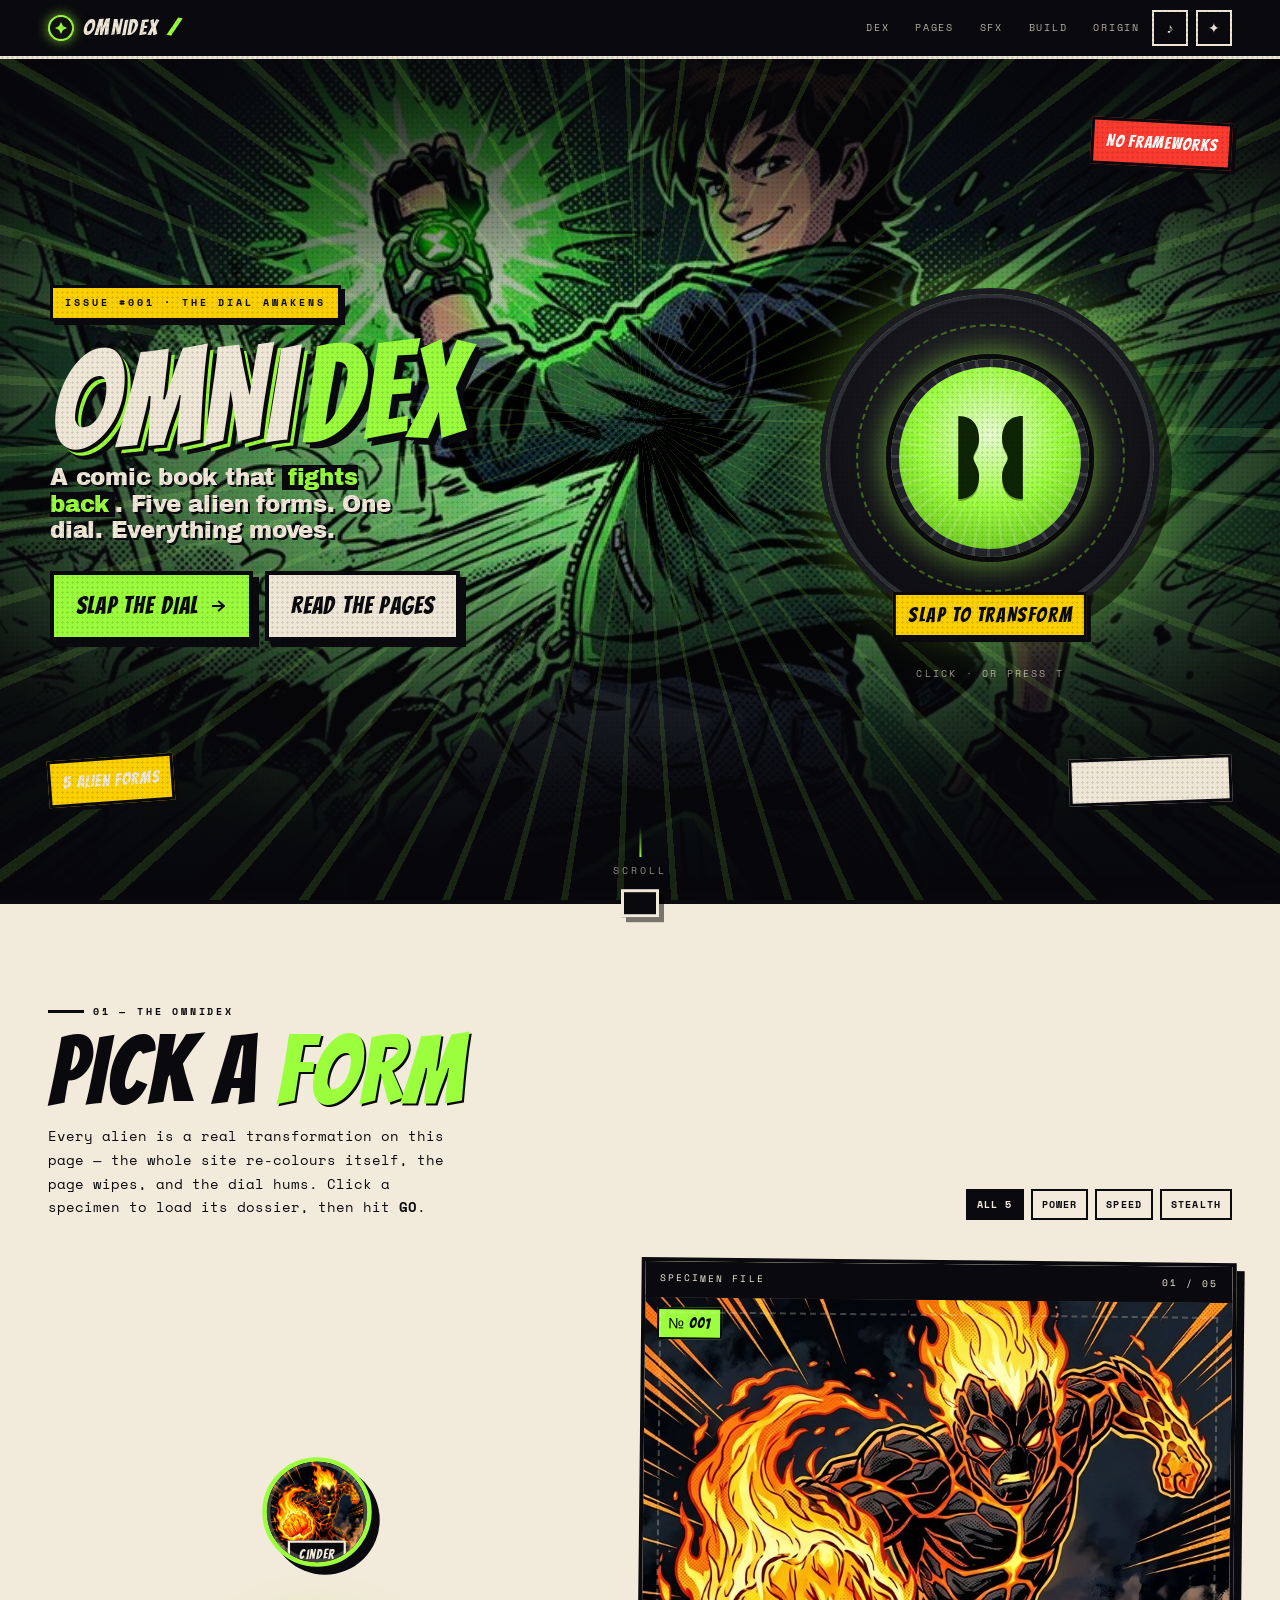
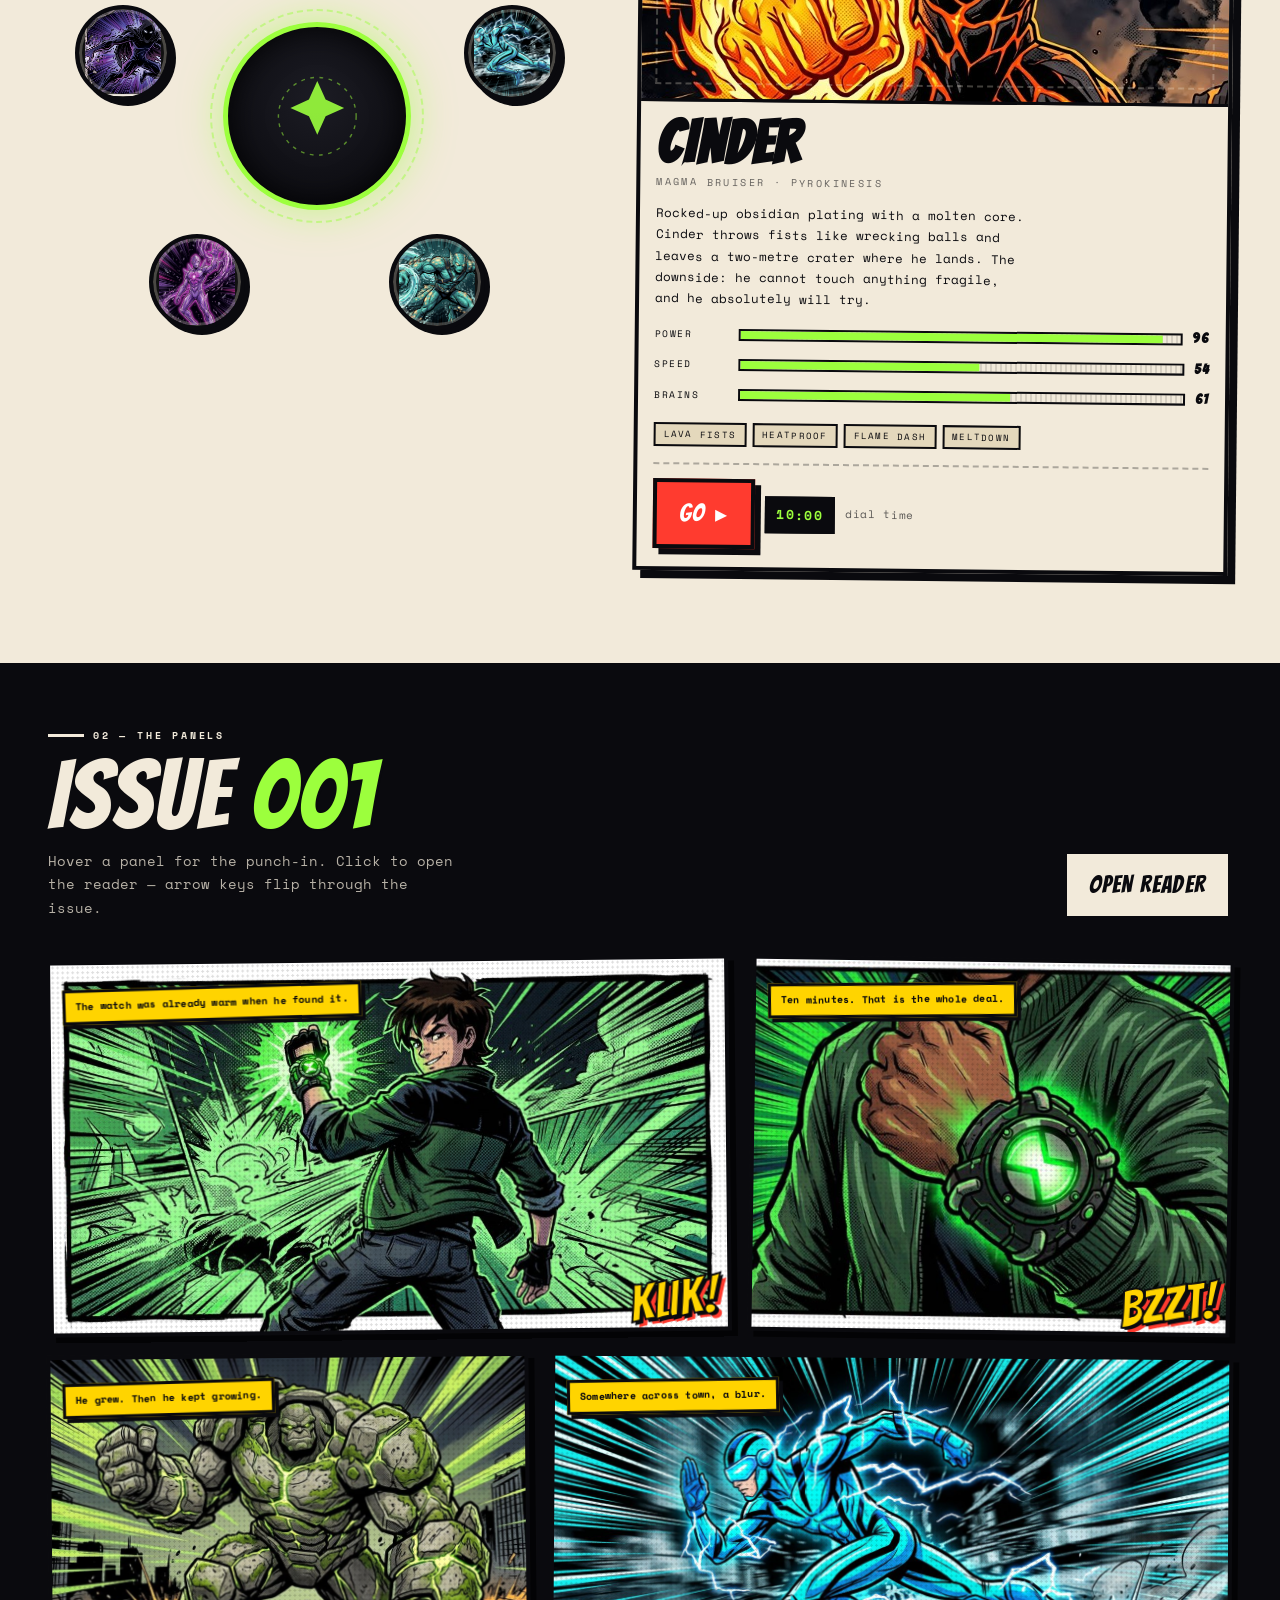
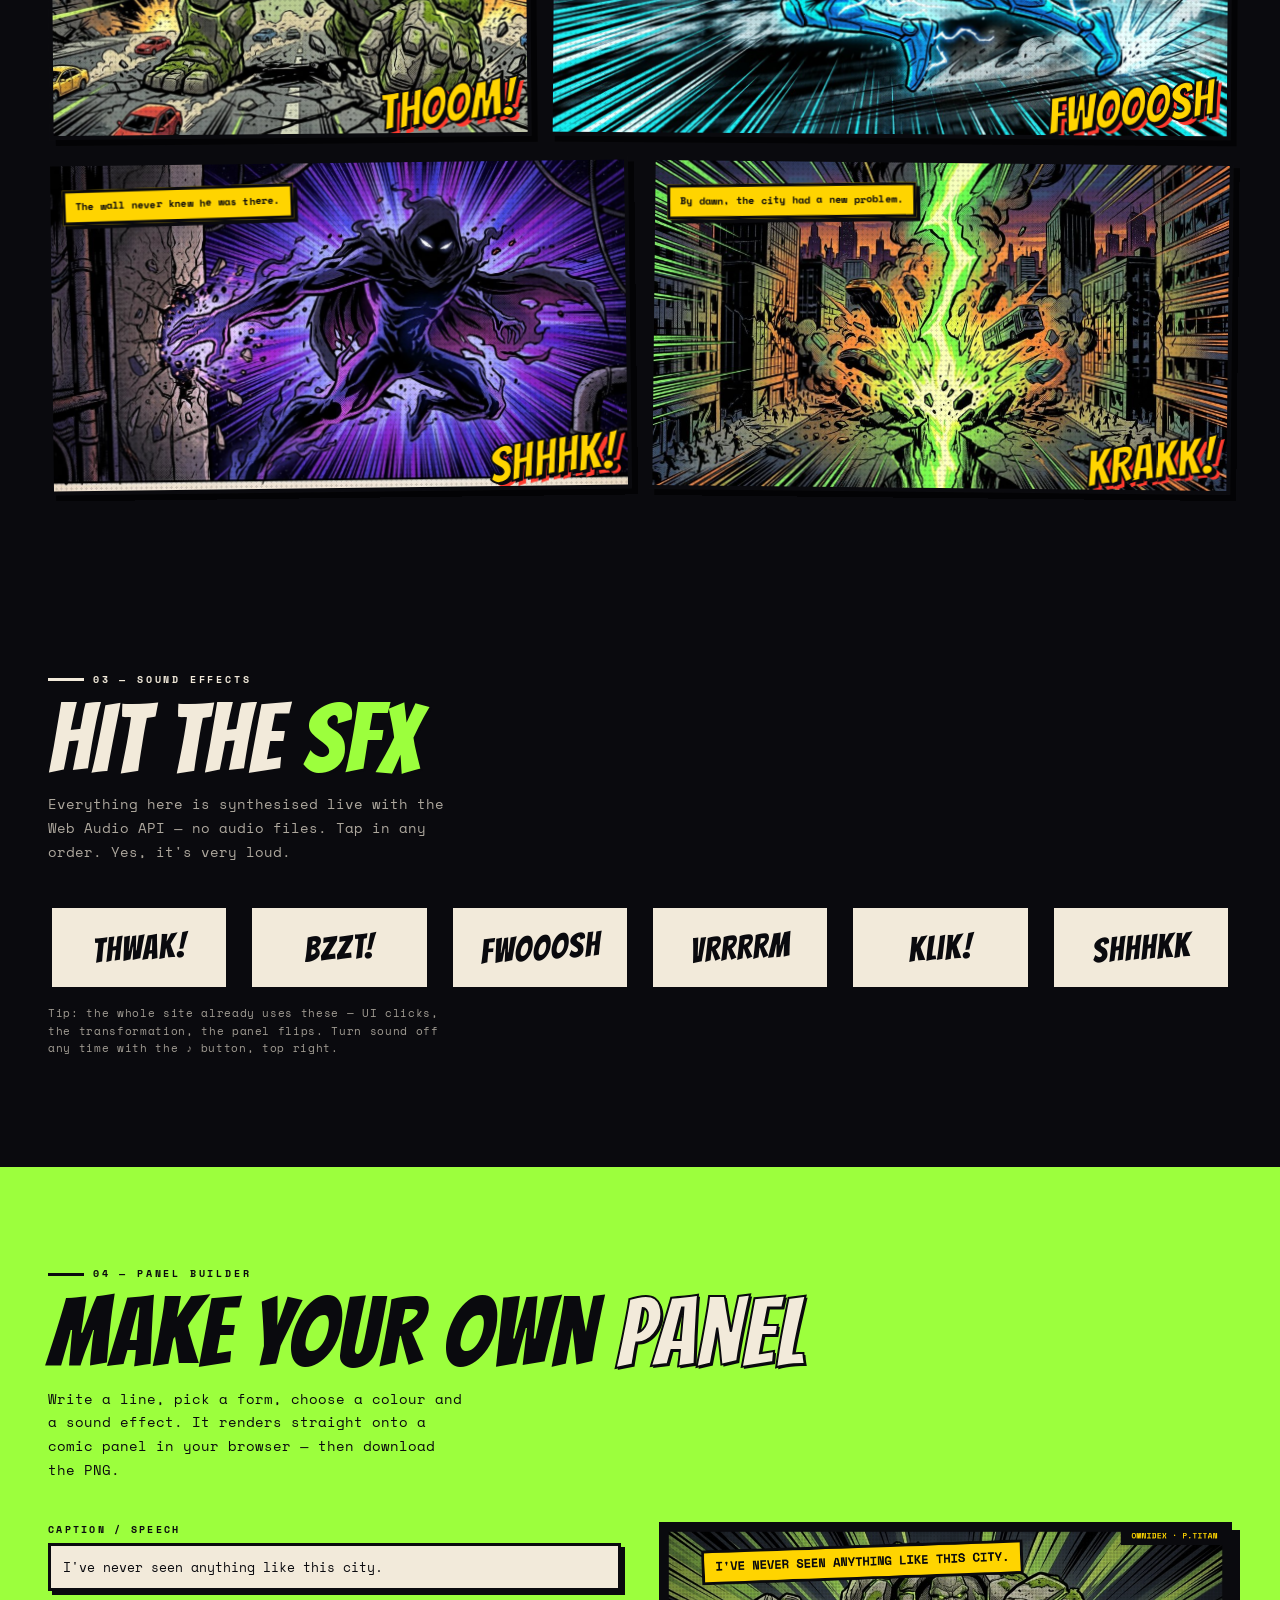
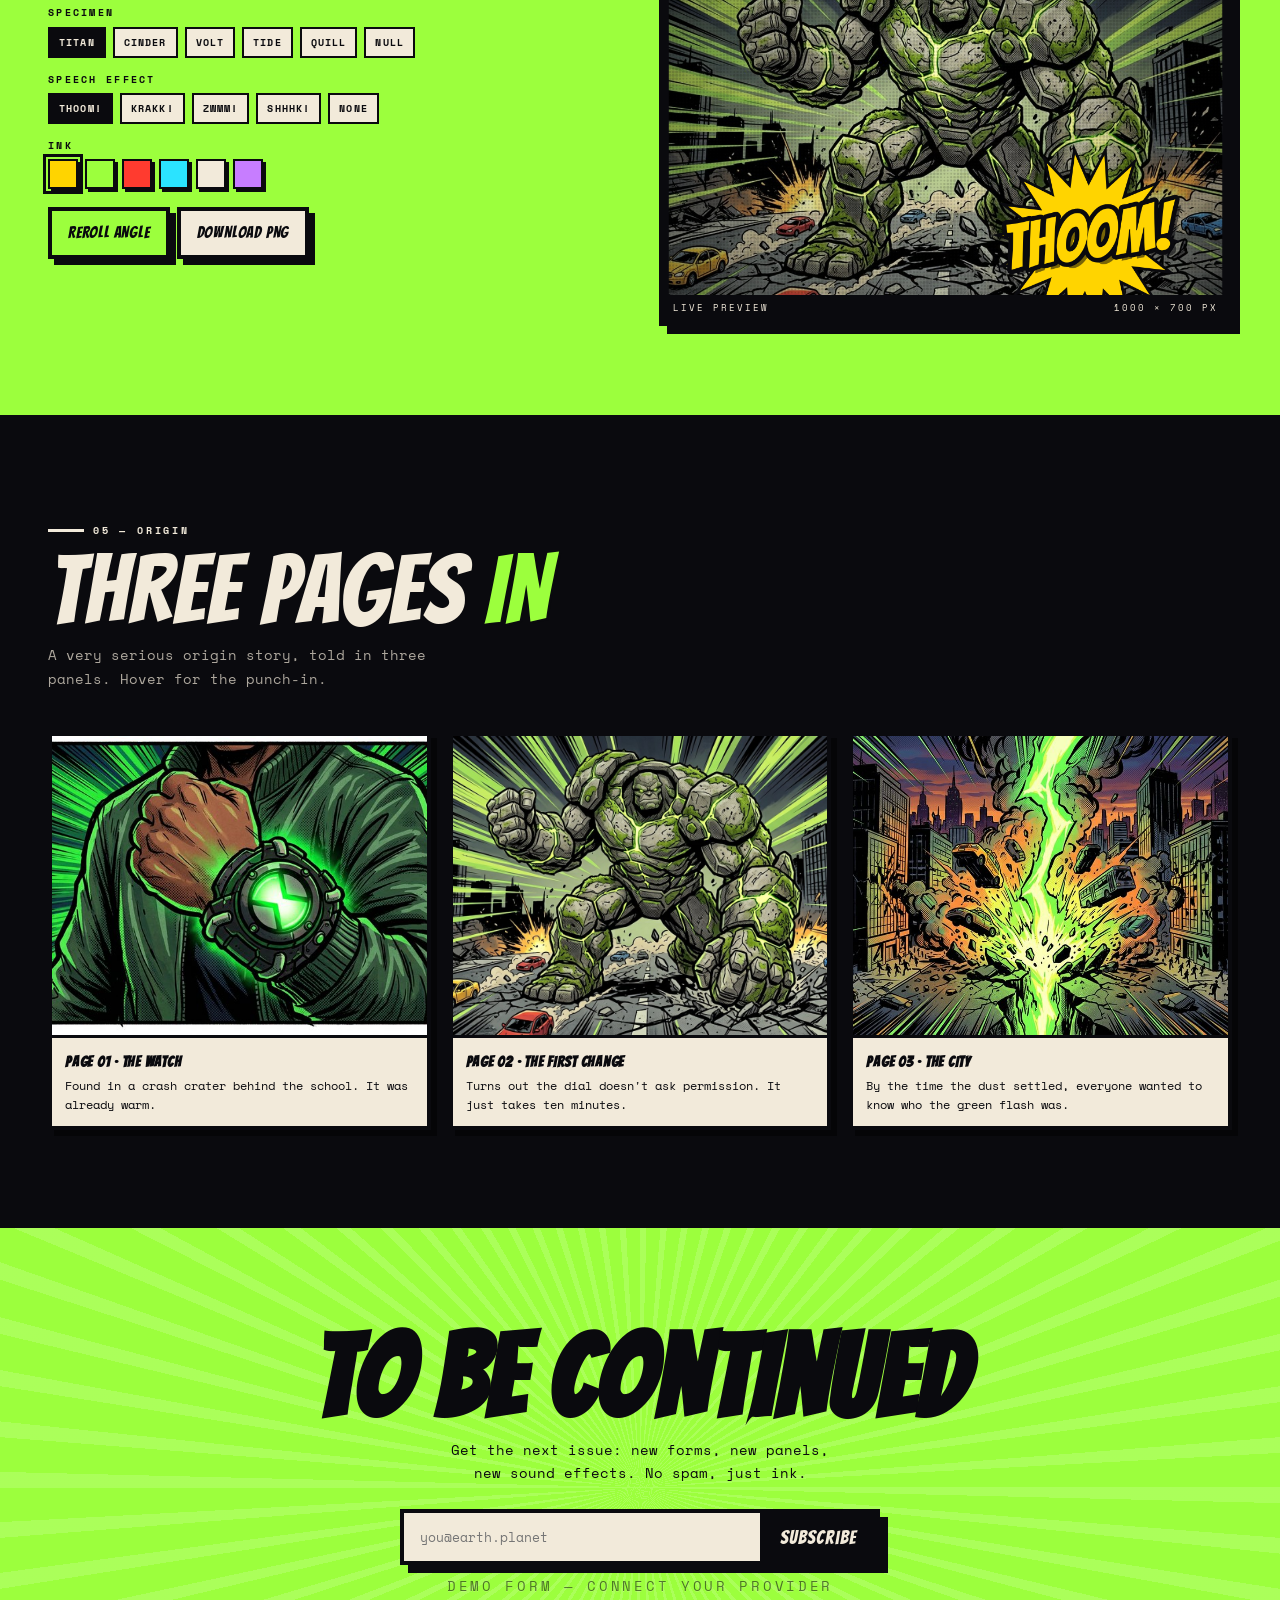
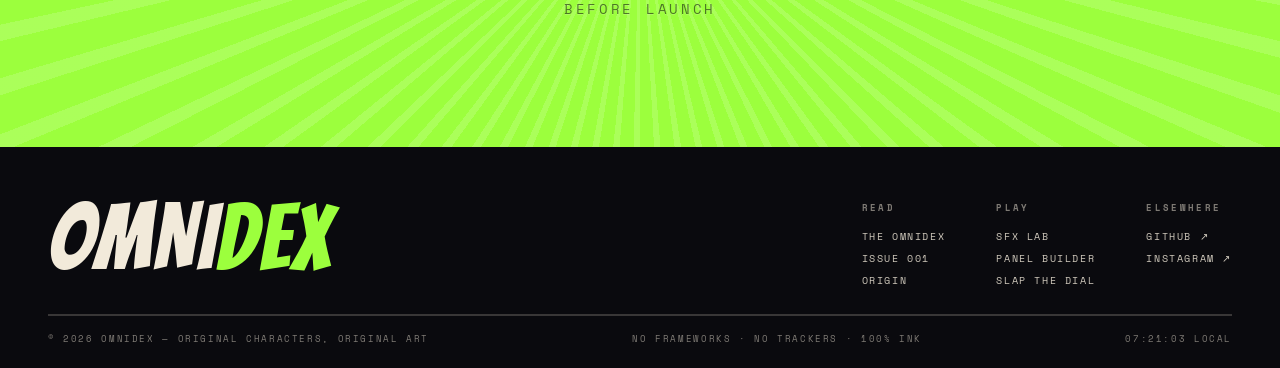
==== index.html @ f7d07b63 "Add files via upload" ====
<!DOCTYPE html>
<html lang="en">
<head>
<meta charset="utf-8">
<meta name="viewport" content="width=device-width, initial-scale=1, viewport-fit=cover">
<title>OMNIDEX — Comic-Book Interactive Experience</title>
<meta name="description" content="Omnidex: a comic-book interactive site. Slap the dial, transform into five original alien forms, build your own panel, and play with sound effects. Built in pure HTML, CSS and JS.">
<meta name="theme-color" content="#9CFF3D">
<meta property="og:type" content="website">
<meta property="og:title" content="OMNIDEX — Comic-Book Interactive Experience">
<meta property="og:description" content="Slap the dial. Read the pages. Build your own panel. A comic-book website with transformations, halftone wipes and speed lines.">
<link rel="icon" href="data:image/svg+xml,%3Csvg xmlns='http://www.w3.org/2000/svg' viewBox='0 0 32 32'%3E%3Ccircle cx='16' cy='16' r='15' fill='%230A0A0E'/%3E%3Ccircle cx='16' cy='16' r='10' fill='%239CFF3D'/%3E%3Cpath d='M16 8l2.4 5.6L24 16l-5.6 2.4L16 24l-2.4-5.6L8 16l5.6-2.4z' fill='%230A0A0E'/%3E%3C/svg%3E">
<link rel="stylesheet" href="src/app.css">
</head>
<body>
<a class="skip" href="#main">Skip to the action</a>
<div class="halftone" aria-hidden="true"></div>
<div class="grain" aria-hidden="true"></div>
<div class="progress" id="progress" aria-hidden="true"></div>

<!-- ================= HUD ================= -->
<header class="hud">
  <a class="hud__brand" href="#top" aria-label="Omnidex home">
    <span class="hud__logo" aria-hidden="true">
      <svg viewBox="0 0 24 24"><path d="M12 3l2.9 6.1L21 12l-6.1 2.9L12 21l-2.9-6.1L3 12l6.1-2.9z" fill="#9CFF3D"/></svg>
    </span>
    OMNIDEX <b>/</b>
  </a>
  <nav class="hud__mid" aria-label="Sections">
    <a href="#dex">Dex</a>
    <a href="#pages">Pages</a>
    <a href="#sfx">SFX</a>
    <a href="#build">Build</a>
    <a href="#origin">Origin</a>
  </nav>
  <div class="hud__tools">
    <button class="iconbtn" id="soundBtn" aria-pressed="true" title="Toggle sound effects" aria-label="Toggle sound effects">♪</button>
    <button class="iconbtn" id="chaosBtn" title="CHAOS MODE" aria-label="Enter chaos mode">✦</button>
  </div>
</header>

<main id="main">
<!-- ================= HERO ================= -->
<section class="hero" id="top">
  <div class="hero__bg" aria-hidden="true"><img src="assets/hero-teen.jpg" alt="" id="heroBg" fetchpriority="high"></div>
  <div class="hero__lines" aria-hidden="true"></div>

  <div class="hero__in">
    <div>
      <p class="issue">Issue #001 · The Dial Awakens</p>
      <h1 class="title" id="heroTitle">
        <span class="t-word">OMNI</span><em class="t-word">DEX</em>
      </h1>
      <p class="hero__sub">A comic book that <i>fights back</i>. Five alien forms. One dial. Everything moves.</p>
      <div class="hero__cta">
        <button class="btn" id="transformBtn" aria-describedby="dialHint">
          Slap the dial
          <svg width="18" height="18" viewBox="0 0 24 24" aria-hidden="true"><path d="M5 12h13M13 6l7 6-7 6" stroke="currentColor" stroke-width="2.6" fill="none" stroke-linecap="round" stroke-linejoin="round"/></svg>
        </button>
        <a class="btn btn--ghost" href="#pages">Read the pages</a>
      </div>
    </div>

    <div class="dialwrap">
      <button class="dial" id="dial" aria-label="Transform: activate the Omnitrix-style dial">
        <span class="dial__ring" aria-hidden="true"></span>
        <span class="dial__face" aria-hidden="true">
          <svg class="dial__glass" viewBox="0 0 100 100" aria-hidden="true">
            <path d="M22 14c14 0 18 10 18 20 0 8-5 12-5 16s5 8 5 16c0 10-4 20-18 20z"/>
            <path d="M78 14c-14 0-18 10-18 20 0 8 5 12 5 16s-5 8-5 16c0 10 4 20 18 20z"/>
          </svg>
        </span>
        <span class="dial__label">SLAP TO TRANSFORM</span>
        <span class="dial__hint" id="dialHint">Click · or press T</span>
      </button>
    </div>
  </div>

  <div class="sticker sticker--a" aria-hidden="true">5 alien forms</div>
  <div class="sticker sticker--b" aria-hidden="true">No frameworks</div>
  <div class="sticker sticker--c" aria-hidden="true">Pure HTML · CSS · JS</div>
  <div class="scrollcue" aria-hidden="true"><b></b>Scroll</div>
</section>

<!-- ================= DEX ================= -->
<section class="paper" id="dex">
  <div class="sec-head">
    <div>
      <p class="kicker">01 — The Omnidex</p>
      <h2 class="h">Pick a <em>form</em></h2>
      <p class="lede">Every alien is a real transformation on this page — the whole site re-colours itself, the page wipes, and the dial hums. Click a specimen to load its dossier, then hit <b>GO</b>.</p>
    </div>
    <div class="opts" role="group" aria-label="Filter specimens">
      <button class="opt is-on" data-filter="all">All 5</button>
      <button class="opt" data-filter="power">Power</button>
      <button class="opt" data-filter="speed">Speed</button>
      <button class="opt" data-filter="stealth">Stealth</button>
    </div>
  </div>

  <div class="alienlab">
    <div class="wheel" id="wheel">
      <div class="wheel__core" aria-hidden="true">
        <svg viewBox="0 0 100 100"><path d="M50 12l9 20 20 9-20 9-9 20-9-20-20-9 20-9z" fill="#9CFF3D" opacity=".9"/><circle cx="50" cy="50" r="42" fill="none" stroke="#9CFF3D" stroke-width="1.5" stroke-dasharray="4 6" opacity=".5"/></svg>
      </div>
      <!-- chips injected by JS -->
    </div>

    <article class="dossier" id="dossier" aria-live="polite">
      <div class="dossier__top"><span>Specimen file</span><span id="dexCounter">01 / 05</span></div>
      <div class="dossier__fig">
        <img id="dexImg" src="assets/alien-cinder.jpg" alt="Cinder — magma alien form">
        <span class="dossier__no" id="dexNo">№ 001</span>
        <span class="focus" aria-hidden="true"></span>
      </div>
      <div class="dossier__body">
        <h3 class="dossier__name" id="dexName">Cinder</h3>
        <p class="dossier__role" id="dexRole">Magma bruiser · Pyrokinesis</p>
        <p class="dossier__text" id="dexText"></p>
        <div class="stats" id="dexStats"></div>
        <div class="powers" id="dexPowers"></div>
        <div class="dossier__foot">
          <button class="btn btn--red" id="goBtn">GO <span aria-hidden="true">▸</span></button>
          <span class="timer" id="dexTimer" title="Transformation window">10:00</span>
          <span class="sfx-note" style="margin:0">dial time</span>
        </div>
      </div>
    </article>
  </div>
</section>

<!-- ================= COMIC PAGES ================= -->
<section class="page" id="pages">
  <div class="sec-head" style="color:var(--paper);max-width:1320px;margin:0 auto clamp(20px,3vw,38px)">
    <div>
      <p class="kicker">02 — The panels</p>
      <h2 class="h" style="color:var(--paper)">Issue <em>001</em></h2>
      <p class="lede" style="color:rgba(242,234,218,.75)">Hover a panel for the punch-in. Click to open the reader — arrow keys flip through the issue.</p>
    </div>
    <button class="btn btn--ghost" id="openReader">Open reader</button>
  </div>

  <div class="page__grid" id="pageGrid">
    <!-- panels injected by JS -->
  </div>
</section>

<!-- ================= SFX LAB ================= -->
<section class="paper paper--dark" id="sfx">
  <div class="sec-head">
    <div>
      <p class="kicker">03 — Sound effects</p>
      <h2 class="h" style="color:var(--paper)">Hit the <em>SFX</em></h2>
      <p class="lede" style="color:rgba(242,234,218,.7)">Everything here is synthesised live with the Web Audio API — no audio files. Tap in any order. Yes, it's very loud.</p>
    </div>
  </div>
  <div class="sfxgrid" id="sfxGrid">
    <button class="sfxbtn" data-sfx="punch"><span class="burst" aria-hidden="true"></span><span>THWAK!</span></button>
    <button class="sfxbtn" data-sfx="zap"><span class="burst" aria-hidden="true"></span><span>BZZT!</span></button>
    <button class="sfxbtn" data-sfx="whoosh"><span class="burst" aria-hidden="true"></span><span>FWOOOSH</span></button>
    <button class="sfxbtn" data-sfx="warp"><span class="burst" aria-hidden="true"></span><span>VRRRRM</span></button>
    <button class="sfxbtn" data-sfx="click"><span class="burst" aria-hidden="true"></span><span>KLIK!</span></button>
    <button class="sfxbtn" data-sfx="charge"><span class="burst" aria-hidden="true"></span><span>SHHHKK</span></button>
  </div>
  <p class="sfx-note">Tip: the whole site already uses these — UI clicks, the transformation, the panel flips. Turn sound off any time with the ♪ button, top right.</p>
</section>

<!-- ================= PANEL BUILDER ================= -->
<section class="paper paper--accent" id="build">
  <div class="sec-head">
    <div>
      <p class="kicker">04 — Panel builder</p>
      <h2 class="h">Make your own <em>panel</em></h2>
      <p class="lede">Write a line, pick a form, choose a colour and a sound effect. It renders straight onto a comic panel in your browser — then download the PNG.</p>
    </div>
  </div>

  <div class="builder">
    <form class="bform" id="bform" autocomplete="off">
      <div class="field">
        <label for="capText">Caption / speech</label>
        <input type="text" id="capText" maxlength="76" value="I've never seen anything like this city." placeholder="Say something dramatic…">
      </div>
      <div class="field">
        <label>Specimen</label>
        <div class="opts" id="specOpts">
          <button type="button" class="opt is-on" data-spec="alien-titan">Titan</button>
          <button type="button" class="opt" data-spec="alien-cinder">Cinder</button>
          <button type="button" class="opt" data-spec="alien-volt">Volt</button>
          <button type="button" class="opt" data-spec="alien-tide">Tide</button>
          <button type="button" class="opt" data-spec="alien-quill">Quill</button>
          <button type="button" class="opt" data-spec="alien-null">Null</button>
        </div>
      </div>
      <div class="field">
        <label>Speech effect</label>
        <div class="opts" id="sfxOpts">
          <button type="button" class="opt is-on" data-fx="THOOM!">THOOM!</button>
          <button type="button" class="opt" data-fx="KRAKK!">KRAKK!</button>
          <button type="button" class="opt" data-fx="ZWMM!">ZWMM!</button>
          <button type="button" class="opt" data-fx="SHHHK!">SHHHK!</button>
          <button type="button" class="opt" data-fx="none">none</button>
        </div>
      </div>
      <div class="field">
        <label>Ink</label>
        <div class="swatches" id="inkOpts">
          <button type="button" class="sw is-on" data-ink="#FFD400" style="background:#FFD400" aria-label="Yellow"></button>
          <button type="button" class="sw" data-ink="#9CFF3D" style="background:#9CFF3D" aria-label="Green"></button>
          <button type="button" class="sw" data-ink="#FF3B2F" style="background:#FF3B2F" aria-label="Red"></button>
          <button type="button" class="sw" data-ink="#2BE3FF" style="background:#2BE3FF" aria-label="Cyan"></button>
          <button type="button" class="sw" data-ink="#F2EADA" style="background:#F2EADA" aria-label="Paper"></button>
          <button type="button" class="sw" data-ink="#C77DFF" style="background:#C77DFF" aria-label="Violet"></button>
        </div>
      </div>
      <div class="opts" style="margin-top:4px">
        <button type="button" class="btn" id="shakePanel" style="font-size:16px;padding:9px 16px">Reroll angle</button>
        <button type="button" class="btn btn--ghost" id="downloadPanel" style="font-size:16px;padding:9px 16px">Download PNG</button>
      </div>
    </form>

    <div class="canvasWrap">
      <canvas id="panelCanvas" width="1000" height="700" aria-label="Your generated comic panel"></canvas>
      <div class="canvasWrap__tag"><span>Live preview</span><span id="canvasMeta">1000 × 700 px</span></div>
    </div>
  </div>
</section>

<!-- ================= ORIGIN ================= -->
<section class="paper paper--dark" id="origin">
  <div class="sec-head">
    <div>
      <p class="kicker">05 — Origin</p>
      <h2 class="h" style="color:var(--paper)">Three pages <em>in</em></h2>
      <p class="lede" style="color:rgba(242,234,218,.7)">A very serious origin story, told in three panels. Hover for the punch-in.</p>
    </div>
  </div>
  <div class="origin">
    <figure class="opanel" style="margin:0">
      <img src="assets/panel-watch.jpg" alt="Close-up of the wrist dial glowing green">
      <figcaption class="opanel__cap"><b>Page 01 · The watch</b>Found in a crash crater behind the school. It was already warm.</figcaption>
    </figure>
    <figure class="opanel" style="margin:0">
      <img src="assets/alien-titan.jpg" alt="Titan, a huge stone alien, standing over a street">
      <figcaption class="opanel__cap"><b>Page 02 · The first change</b>Turns out the dial doesn't ask permission. It just takes ten minutes.</figcaption>
    </figure>
    <figure class="opanel" style="margin:0">
      <img src="assets/panel-city.jpg" alt="A city street split by green energy">
      <figcaption class="opanel__cap"><b>Page 03 · The city</b>By the time the dust settled, everyone wanted to know who the green flash was.</figcaption>
    </figure>
  </div>
</section>

<!-- ================= CTA ================= -->
<section class="cta" id="cta">
  <div class="speedbg" aria-hidden="true"></div>
  <div class="cta__in">
    <h2>To be continued</h2>
    <p>Get the next issue: new forms, new panels, new sound effects. No spam, just ink.</p>
    <form class="subscribe" id="subForm">
      <label class="sr" for="subEmail">Email address</label>
      <input type="email" id="subEmail" placeholder="you@earth.planet" required>
      <button type="submit">Subscribe</button>
    </form>
    <p class="cta__note" id="subNote">Demo form — connect your provider before launch</p>
  </div>
</section>
</main>

<footer class="foot">
  <div class="foot__top">
    <p class="foot__logo">OMNI<span>DEX</span></p>
    <div class="foot__cols">
      <div><h4>Read</h4><a href="#dex">The Omnidex</a><a href="#pages">Issue 001</a><a href="#origin">Origin</a></div>
      <div><h4>Play</h4><a href="#sfx">SFX lab</a><a href="#build">Panel builder</a><a href="#top">Slap the dial</a></div>
      <div><h4>Elsewhere</h4><a href="https://github.com" target="_blank" rel="noopener">GitHub ↗</a><a href="https://www.instagram.com" target="_blank" rel="noopener">Instagram ↗</a></div>
    </div>
  </div>
  <div class="foot__bot">
    <span>© 2026 Omnidex — original characters, original art</span>
    <span>No frameworks · No trackers · 100% ink</span>
    <span id="clock">—</span>
  </div>
</footer>

<!-- ================= TRANSFORMATION OVERLAY ================= -->
<div class="warp" id="warp" role="status" aria-live="polite" aria-label="Transformation sequence">
  <div class="warp__dim" id="warpDim"></div>
  <div class="warp__lines" id="warpLines"></div>
  <div class="warp__lines two" id="warpLines2"></div>
  <div class="warp__morph" id="warpMorph"><img id="warpImg" src="" alt=""></div>
  <div class="warp__ring" id="warpRing"></div>
  <div class="warp__ring" id="warpRing2"></div>
  <div class="warp__word" id="warpWord">CINDER</div>
  <div class="warp__scan" aria-hidden="true"></div>
  <div class="warp__glitch" id="warpGlitch"></div>
  <div class="warp__flash" id="warpFlash"></div>
  <div class="warp__black" id="warpBlack"></div>
  <button class="warp__skip" id="warpSkip">Skip ▸▸</button>
</div>

<!-- ================= READER ================= -->
<div class="reader" id="reader" role="dialog" aria-modal="true" aria-label="Comic reader">
  <div class="reader__scrim" data-rclose></div>
  <div class="reader__box">
    <div class="reader__bar">
      <span>Issue 001 · <b id="readerCount">Panel 1 of 6</b></span>
      <div class="reader__nav">
        <button id="readerPrev" aria-label="Previous panel">◂</button>
        <button id="readerNext" aria-label="Next panel">▸</button>
        <button data-rclose aria-label="Close reader">✕</button>
      </div>
    </div>
    <div class="reader__fig"><img id="readerImg" src="" alt=""></div>
    <div class="reader__cap" id="readerCap"></div>
  </div>
</div>

<div class="toast" id="toast" role="status"></div>

<script src="src/app.js"></script>
</body>
</html>
---- src/app.css ----
/* ============================================================
   OMNIDEX — comic book interactive site
   ============================================================ */
@font-face{font-family:'Bangers';src:url(../assets/Bangers.woff2) format('woff2');font-display:swap}
@font-face{font-family:'Archivo Black';src:url(../assets/ArchivoBlack.woff2) format('woff2');font-display:swap}
@font-face{font-family:'Mono';src:url(../assets/Mono400.woff2) format('woff2');font-weight:400;font-display:swap}
@font-face{font-family:'Mono';src:url(../assets/Mono700.woff2) format('woff2');font-weight:700;font-display:swap}

:root{
  --ink:#0A0A0E;
  --ink-soft:#16161D;
  --paper:#F2EADA;
  --paper-2:#E4D8BC;
  --paper-3:#D6C7A4;
  --green:#9CFF3D;
  --green-deep:#3E7D0B;
  --yellow:#FFD400;
  --red:#FF3B2F;
  --accent:#9CFF3D;
  --accent-2:#2BE37A;
  --accent-ink:#0A0A0E;
  --dia:'Bangers',Impact,sans-serif;
  --head:'Archivo Black',Impact,sans-serif;
  --mono:'Mono',ui-monospace,monospace;
  --bd:4px solid var(--ink);
  --bd-thin:3px solid var(--ink);
  --shadow:8px 8px 0 var(--ink);
  --pad:clamp(16px,4vw,48px);
  --ease:cubic-bezier(.16,1,.3,1);
  --ease-snap:cubic-bezier(.2,1.6,.4,1);
}
*,*::before,*::after{box-sizing:border-box}
html{-webkit-text-size-adjust:100%;scroll-behavior:smooth}
body{
  margin:0;background:var(--ink);color:var(--ink);
  font-family:var(--mono);font-size:15px;line-height:1.6;
  overflow-x:hidden;
  -webkit-font-smoothing:antialiased;
}
body.is-busy{overflow:hidden}
img{display:block;max-width:100%}
a{color:inherit;text-decoration:none}
button{font:inherit;color:inherit;background:none;border:0;cursor:pointer}
::selection{background:var(--accent);color:var(--ink)}
:focus-visible{outline:3px dashed var(--accent);outline-offset:4px}

/* ---------- global comic textures ---------- */
.halftone{
  position:fixed;inset:0;z-index:8000;pointer-events:none;opacity:.13;
  background-image:radial-gradient(circle,rgba(10,10,14,.9) 1px,transparent 1.2px);
  background-size:5px 5px;mix-blend-mode:multiply;
}
.grain{
  position:fixed;inset:0;z-index:8001;pointer-events:none;opacity:.22;mix-blend-mode:multiply;
  background-image:url("data:image/svg+xml,%3Csvg xmlns='http://www.w3.org/2000/svg' width='180' height='180'%3E%3Cfilter id='n'%3E%3CfeTurbulence type='fractalNoise' baseFrequency='.9' numOctaves='3'/%3E%3C/filter%3E%3Crect width='180' height='180' filter='url(%23n)' opacity='.5'/%3E%3C/svg%3E");
}
.speedbg{
  position:absolute;inset:-30%;pointer-events:none;opacity:.15;
  background:repeating-conic-gradient(from 0deg at 50% 50%,#fff 0deg 1.4deg,transparent 1.4deg 4.5deg);
  animation:spinSlow 90s linear infinite;
}
@keyframes spinSlow{to{transform:rotate(360deg)}}

/* ---------- cursors ---------- */
body{cursor:url("data:image/svg+xml,%3Csvg xmlns='http://www.w3.org/2000/svg' width='28' height='28'%3E%3Ccircle cx='14' cy='14' r='9' fill='none' stroke='%230A0A0E' stroke-width='2'/%3E%3Ccircle cx='14' cy='14' r='2.5' fill='%230A0A0E'/%3E%3C/svg%3E") 14 14,crosshair}
a,button,[role=button],.dial,.chip{cursor:url("data:image/svg+xml,%3Csvg xmlns='http://www.w3.org/2000/svg' width='30' height='30'%3E%3Cpath d='M15 2l3 9 9 3-9 3-3 9-3-9-9-3 9-3z' fill='%23FFD400' stroke='%230A0A0E' stroke-width='2'/%3E%3C/svg%3E") 15 15,pointer}

/* ============================================================
   HUD
   ============================================================ */
.hud{
  position:fixed;left:0;right:0;top:0;z-index:7000;display:flex;align-items:center;gap:12px;flex-wrap:nowrap;
  padding:10px var(--pad);background:var(--ink);color:var(--paper);
  border-bottom:var(--bd-thin);border-color:var(--paper);
}
.hud__brand{display:flex;align-items:center;gap:9px;font-family:var(--dia);font-size:22px;letter-spacing:.06em;line-height:1;flex:none;white-space:nowrap}
.hud__brand b{color:var(--accent)}
.hud__logo{
  width:26px;height:26px;border-radius:50%;background:#111;
  border:2px solid var(--accent);display:grid;place-items:center;flex:none;
  box-shadow:0 0 12px color-mix(in srgb,var(--accent) 70%,transparent);
}
.hud__logo svg{width:16px;height:16px}
.hud__mid{margin-left:auto;display:flex;align-items:center;gap:clamp(10px,2vw,26px);font-size:10px;letter-spacing:.18em;text-transform:uppercase}
.hud__mid a{opacity:.75;transition:opacity .2s,color .2s}
.hud__mid a:hover{opacity:1;color:var(--accent)}
.hud__tools{display:flex;align-items:center;gap:8px;flex:none;margin-left:auto}
.hud__mid + .hud__tools{margin-left:0}
@media (max-width:860px){
  .hud{padding:8px 14px}
  .hud__mid{display:none}
  .hud__brand{font-size:19px}
  .iconbtn{width:32px;height:32px;font-size:13px}
}
.iconbtn{
  width:36px;height:36px;display:grid;place-items:center;border:2px solid var(--paper);
  background:transparent;color:var(--paper);font-size:14px;transition:.2s;
}
.iconbtn:hover{background:var(--paper);color:var(--ink)}
.iconbtn.is-off{opacity:.4}
.progress{position:fixed;left:0;top:0;height:4px;background:var(--accent);z-index:7100;width:0%;box-shadow:0 0 12px var(--accent)}

/* ============================================================
   HERO
   ============================================================ */
.hero{
  position:relative;min-height:100svh;overflow:hidden;display:grid;place-items:center;
  padding:92px var(--pad) 76px;background:#07070B;color:var(--paper);
  isolation:isolate;
}
.hero__bg{position:absolute;inset:0;z-index:0;overflow:hidden}
.hero__bg img{
  width:100%;height:100%;object-fit:cover;object-position:50% 32%;
  transform:scale(1.06);filter:saturate(1.15) contrast(1.05);
  transition:transform .6s var(--ease);
}
.hero__bg::after{
  content:"";position:absolute;inset:0;
  background:
    radial-gradient(60% 55% at 50% 45%,transparent 0%,rgba(7,7,11,.55) 62%,rgba(7,7,11,.95) 100%),
    linear-gradient(180deg,rgba(7,7,11,.85),transparent 30%,transparent 62%,rgba(7,7,11,.95));
}
.hero__lines{
  position:absolute;inset:-40%;z-index:1;pointer-events:none;opacity:.24;
  background:repeating-conic-gradient(from 0deg at 50% 48%,#9CFF3D 0deg .8deg,transparent .8deg 6.5deg);
  mix-blend-mode:screen;
  opacity:.12;
  animation:spinSlow 70s linear infinite;
}
.hero__in{position:relative;z-index:3;width:min(1180px,100%);display:grid;grid-template-columns:1.15fr .85fr;gap:clamp(18px,4vw,54px);align-items:center}
/* title */
.issue{
  display:inline-flex;align-items:center;gap:10px;font-size:10px;letter-spacing:.3em;text-transform:uppercase;
  background:var(--yellow);color:var(--ink);padding:7px 12px;border:var(--bd-thin);
  box-shadow:4px 4px 0 var(--ink);margin-bottom:16px;font-weight:700;
}
.title{
  font-family:var(--dia);font-weight:400;margin:0;line-height:.82;letter-spacing:.01em;
  font-size:clamp(56px,10.5vw,150px);
  color:var(--paper);
  text-shadow:
    3px 3px 0 var(--ink), 6px 6px 0 var(--accent), 10px 10px 0 var(--ink);
  transform:rotate(-2deg);
}
.title .t-word{display:block;line-height:.82}
.title span{display:inline-block;transform-origin:50% 50%}
@media (min-width:900px){.title .t-word{display:inline-block}.title .t-word + .t-word{margin-left:.06em}}
.title em{font-style:normal;color:var(--green);text-shadow:3px 3px 0 var(--ink),7px 7px 0 var(--ink)}
.hero__sub{
  font-family:var(--head);font-size:clamp(15px,1.9vw,23px);line-height:1.15;letter-spacing:-.01em;
  margin:18px 0 0;max-width:24ch;color:var(--paper);
  text-shadow:2px 2px 0 var(--ink);
}
.hero__sub i{font-style:normal;color:var(--green);background:var(--ink);padding:0 6px}
.hero__cta{display:flex;flex-wrap:wrap;gap:12px;margin-top:26px;align-items:center}
.btn{
  position:relative;display:inline-flex;align-items:center;gap:10px;
  font-family:var(--dia);font-size:clamp(17px,2vw,24px);letter-spacing:.05em;
  padding:12px 22px;background:var(--green);color:var(--ink);
  border:var(--bd);box-shadow:6px 6px 0 var(--ink);
  transition:transform .12s var(--ease-snap),box-shadow .12s var(--ease-snap),background .2s;
  text-transform:uppercase;
}
.btn:hover{transform:translate(-2px,-2px);box-shadow:9px 9px 0 var(--ink)}
.btn:active{transform:translate(4px,4px);box-shadow:1px 1px 0 var(--ink)}
.btn--ghost{background:var(--paper);color:var(--ink)}
.btn--red{background:var(--red);color:#fff}

/* the dial */
.dialwrap{display:grid;place-items:center;position:relative}
.dial{
  position:relative;width:min(340px,72vw);aspect-ratio:1;border-radius:50%;
  background:radial-gradient(circle at 50% 42%,#2b2b33,#111116 62%,#050508);
  border:6px solid #1b1b22;box-shadow:
    0 0 0 4px #2f2f38 inset, 0 0 0 3px var(--accent) inset,
    12px 14px 0 rgba(0,0,0,.55), 0 0 60px color-mix(in srgb,var(--accent) 45%,transparent);
  display:grid;place-items:center;transition:transform .18s var(--ease-snap),box-shadow .3s;
  animation:breathe 3.4s ease-in-out infinite;
}
.dial:hover{transform:scale(1.035) rotate(-1deg)}
.dial:active{transform:scale(.97)}
@keyframes breathe{0%,100%{box-shadow:0 0 0 4px #2f2f38 inset,0 0 0 3px var(--accent) inset,12px 14px 0 rgba(0,0,0,.55),0 0 40px color-mix(in srgb,var(--accent) 35%,transparent)}50%{box-shadow:0 0 0 4px #2f2f38 inset,0 0 0 3px var(--accent) inset,12px 14px 0 rgba(0,0,0,.55),0 0 90px color-mix(in srgb,var(--accent) 65%,transparent)}}
.dial__face{
  width:66%;aspect-ratio:1;border-radius:50%;
  background:radial-gradient(circle at 50% 38%,#eaffd0,#9CFF3D 45%,#4ea312 100%);
  border:5px solid #0b0b0e;display:grid;place-items:center;position:relative;overflow:hidden;
  box-shadow:0 0 30px rgba(156,255,61,.6), 0 0 0 8px #23232b inset;
}
.dial__face::after{
  content:"";position:absolute;inset:0;
  background:repeating-conic-gradient(from 0deg,rgba(255,255,255,.35) 0deg 2deg,transparent 2deg 9deg);
  opacity:.35;animation:spinSlow 12s linear infinite reverse;
}
.dial__glass{width:58%;height:58%;position:relative;z-index:2;filter:drop-shadow(0 2px 0 rgba(0,0,0,.35))}
.dial__glass path{fill:#0f2405}
.dial__ring{position:absolute;inset:9%;border-radius:50%;border:2px dashed rgba(156,255,61,.35);animation:spinSlow 26s linear infinite}
.dial__label{
  position:absolute;left:50%;bottom:-16px;transform:translateX(-50%);
  font-family:var(--dia);font-size:clamp(15px,2vw,20px);letter-spacing:.08em;white-space:nowrap;
  background:var(--yellow);color:var(--ink);border:var(--bd-thin);padding:4px 12px;
  box-shadow:4px 4px 0 var(--ink);animation:bob 2.6s ease-in-out infinite;
}
@keyframes bob{0%,100%{transform:translateX(-50%) translateY(0) rotate(-1.5deg)}50%{transform:translateX(-50%) translateY(-6px) rotate(1.5deg)}}
.dial__hint{
  position:absolute;left:50%;top:calc(100% + 44px);transform:translateX(-50%);
  font-size:10px;letter-spacing:.22em;text-transform:uppercase;color:rgba(242,234,218,.65);white-space:nowrap;
}

/* hero corner stickers */
.sticker{
  position:absolute;z-index:4;font-family:var(--dia);font-size:clamp(13px,1.5vw,17px);letter-spacing:.06em;
  padding:7px 12px;border:var(--bd-thin);box-shadow:4px 4px 0 var(--ink);text-transform:uppercase;
}
.sticker--a{left:var(--pad);bottom:96px;background:var(--yellow);transform:rotate(-4deg)}
.sticker--b{right:var(--pad);top:120px;background:var(--red);color:#fff;transform:rotate(3deg)}
.sticker--c{right:var(--pad);bottom:96px;background:var(--paper);transform:rotate(-2deg)}
.scrollcue{
  position:absolute;left:50%;bottom:22px;transform:translateX(-50%);z-index:4;
  font-size:9.5px;letter-spacing:.3em;text-transform:uppercase;color:rgba(242,234,218,.6);
  display:flex;flex-direction:column;align-items:center;gap:6px;
}
.scrollcue b{display:block;width:2px;height:30px;background:linear-gradient(to bottom,transparent,var(--accent));animation:cue 1.6s ease-in-out infinite}
@keyframes cue{0%,100%{opacity:.2;transform:scaleY(.4)}50%{opacity:1;transform:scaleY(1)}}

/* ============================================================
   TRANSFORMATION OVERLAY
   ============================================================ */
.warp{position:fixed;inset:0;z-index:9500;display:none;overflow:hidden;background:#05050a}
.warp.on{display:block}
.warp__flash{position:absolute;inset:0;background:#fff;opacity:0}
.warp__dim{position:absolute;inset:0;background:radial-gradient(circle at 50% 50%,#0a0a0e 20%,#000 100%);opacity:1}
.warp__lines{
  position:absolute;inset:-60%;opacity:0;
  background:repeating-conic-gradient(from 0deg at 50% 50%,#fff 0deg 1.1deg,transparent 1.1deg 3.4deg);
  mix-blend-mode:screen;
}
.warp__lines.two{background:repeating-conic-gradient(from 12deg at 50% 50%,var(--accent) 0deg 2.4deg,transparent 2.4deg 7deg);mix-blend-mode:screen}
.warp__morph{position:absolute;inset:0;display:grid;place-items:center;opacity:0}
.warp__morph img{
  width:100%;height:100%;object-fit:contain;
  filter:drop-shadow(0 0 40px var(--accent));
  transform:scale(.7);
}
.warp__ring{
  position:absolute;left:50%;top:50%;width:40vmin;aspect-ratio:1;border-radius:50%;
  border:6px solid var(--accent);transform:translate(-50%,-50%) scale(.2);opacity:0;
}
.warp__word{
  position:absolute;left:50%;top:50%;transform:translate(-50%,-50%) scale(.2) rotate(-8deg);
  font-family:var(--dia);font-size:clamp(44px,11vw,150px);line-height:.86;letter-spacing:.02em;
  color:#fff;text-align:center;
  text-shadow:4px 4px 0 #000,8px 8px 0 var(--accent),12px 12px 0 #000;
  opacity:0;white-space:nowrap;
}
.warp__black{position:absolute;inset:0;background:#000;opacity:0}
.warp__skip{
  position:absolute;right:18px;bottom:16px;z-index:20;color:rgba(255,255,255,.5);
  font-size:9px;letter-spacing:.24em;text-transform:uppercase;
}
.warp__skip:hover{color:#fff}
.warp__scan{
  position:absolute;inset:0;pointer-events:none;opacity:.5;
  background:repeating-linear-gradient(0deg,rgba(255,255,255,.06) 0 1px,transparent 1px 4px);
  mix-blend-mode:overlay;
}
.warp__glitch{position:absolute;inset:0;mix-blend-mode:screen;opacity:0;background:linear-gradient(90deg,#00fff0,#ff00c8)}

/* ============================================================
   SECTIONS / PAPER
   ============================================================ */
.paper{
  position:relative;background:var(--paper);color:var(--ink);
  padding:clamp(46px,7vw,96px) var(--pad);
  border-top:var(--bd);border-bottom:var(--bd);
}
.paper--dark{background:var(--ink);color:var(--paper)}
.paper--accent{background:var(--accent);color:var(--ink)}
.sec-head{display:flex;align-items:flex-end;justify-content:space-between;gap:20px;flex-wrap:wrap;margin-bottom:clamp(20px,3.4vw,40px)}
.kicker{
  display:inline-flex;align-items:center;gap:9px;font-size:10px;letter-spacing:.28em;text-transform:uppercase;
  font-weight:700;margin-bottom:10px;
}
.kicker::before{content:"";width:36px;height:3px;background:currentColor;display:block}
h2.h{
  font-family:var(--dia);font-weight:400;text-transform:uppercase;margin:0;line-height:.86;
  font-size:clamp(40px,7.6vw,104px);letter-spacing:.01em;
}
h2.h em{font-style:normal;color:var(--accent);text-shadow:2px 2px 0 var(--ink)}
.paper--accent h2.h em{color:var(--ink);-webkit-text-stroke:2px var(--ink);color:var(--paper)}
.lede{max-width:46ch;font-size:13.5px;line-height:1.75;margin:12px 0 0}

/* ============================================================
   ALIEN DIAL SELECTOR
   ============================================================ */
.alienlab{display:grid;grid-template-columns:.95fr 1.05fr;gap:clamp(20px,4vw,52px);align-items:center}
@media (max-width:900px){.alienlab{grid-template-columns:1fr}}
@media (max-width:980px){
  .hero__in{grid-template-columns:1fr;gap:clamp(26px,6vw,44px)}
  .dialwrap{order:2;justify-self:center;padding-bottom:26px}
  .hero__sub{max-width:30ch}
  .sticker--b,.sticker--c,.scrollcue{display:none}
  .hero{min-height:auto;padding-top:92px;padding-bottom:44px}
  .hero__bg img{object-position:58% 26%}
  .dial{width:min(300px,64vw)}
  .dial__hint{display:none}
  .dial__label{bottom:-18px;font-size:16px}
  .sticker--a{position:static;display:inline-block;margin-top:6px;transform:rotate(-2deg)}
  .sticker--a{left:auto;bottom:auto}
  .hero__cta .btn{flex:1 1 auto;justify-content:center;min-width:150px}
}
@media (max-width:560px){
  .title{font-size:clamp(46px,15vw,84px)}
  h2.h{font-size:clamp(34px,10.5vw,56px)}
  .paper{padding-left:16px;padding-right:16px}
  .sec-head{align-items:flex-start}
  .dossier{transform:none}
  .dossier__body{padding:14px}
  .stat{grid-template-columns:64px 1fr auto}
}
.wheel{
  position:relative;aspect-ratio:1;width:100%;max-width:560px;margin:0 auto;display:grid;place-items:center;
  padding:34px;
}
.wheel__core{
  width:40%;aspect-ratio:1;border-radius:50%;
  background:radial-gradient(circle at 50% 40%,#1c1c24,#08080c);
  border:5px solid var(--accent);display:grid;place-items:center;position:relative;
  box-shadow:0 0 40px color-mix(in srgb,var(--accent) 55%,transparent),inset 0 0 30px rgba(0,0,0,.8);
  transition:box-shadow .3s;
}
.wheel__core svg{width:52%;height:52%}
.wheel__core::after{
  content:"";position:absolute;inset:-18px;border-radius:50%;border:2px dashed color-mix(in srgb,var(--accent) 45%,transparent);
  animation:spinSlow 30s linear infinite;
}
.chip{
  position:absolute;width:clamp(66px,9vw,96px);aspect-ratio:1;border-radius:50%;
  border:var(--bd);overflow:hidden;background:#111;
  transform:translate(-50%,-50%);
  transition:transform .3s var(--ease),box-shadow .25s,border-color .25s;
  box-shadow:5px 5px 0 var(--ink);
}
.chip img{width:100%;height:100%;object-fit:cover;object-position:50% 28%;filter:saturate(.55) contrast(1.05);transition:filter .25s,transform .4s var(--ease)}
.chip::after{content:"";position:absolute;inset:0;border-radius:50%;box-shadow:inset 0 0 0 3px rgba(242,234,218,.25)}
.chip:hover,.chip.is-active{transform:translate(-50%,-50%) scale(1.14);box-shadow:7px 7px 0 var(--ink);border-color:var(--accent);z-index:5}
.chip:hover img,.chip.is-active img{filter:saturate(1.25) contrast(1.1) brightness(1.05);transform:scale(1.06)}
.chip__name{
  position:absolute;left:50%;bottom:-7px;transform:translateX(-50%);
  font-family:var(--dia);font-size:11px;letter-spacing:.08em;
  background:var(--ink);color:var(--paper);padding:2px 8px;border:2px solid var(--paper);
  white-space:nowrap;opacity:0;transition:opacity .2s;
}
.chip:hover .chip__name,.chip.is-active .chip__name{opacity:1}
.chip:focus-visible{outline:3px dashed var(--accent);outline-offset:5px}

/* dossier */
.dossier{
  border:var(--bd);background:var(--paper);box-shadow:var(--shadow);position:relative;overflow:hidden;
  transform:rotate(.6deg);
}
.dossier__top{
  display:flex;align-items:center;justify-content:space-between;gap:10px;
  padding:9px 14px;border-bottom:var(--bd-thin);background:var(--ink);color:var(--paper);
  font-size:9.5px;letter-spacing:.22em;text-transform:uppercase;
}
.dossier__top b{color:var(--accent)}
.dossier__fig{position:relative;aspect-ratio:16/11;overflow:hidden;background:#0a0a0e;border-bottom:var(--bd-thin)}
.dossier__fig img{width:100%;height:100%;object-fit:cover;object-position:50% 30%;transition:transform .5s var(--ease),filter .4s}
.dossier__fig .focus{
  position:absolute;inset:14px;border:2px dashed rgba(242,234,218,.45);pointer-events:none;opacity:.6;
}
.dossier__no{
  position:absolute;left:12px;top:10px;font-family:var(--dia);font-size:15px;letter-spacing:.06em;
  background:var(--accent);color:var(--ink);padding:2px 9px;border:2px solid var(--ink);
}
.dossier__body{padding:16px 16px 18px}
.dossier__name{
  font-family:var(--dia);font-size:clamp(34px,5vw,60px);line-height:.86;margin:0;text-transform:uppercase;
  letter-spacing:.02em;
}
.dossier__name span{color:var(--accent);text-shadow:2px 2px 0 var(--ink)}
.dossier__role{font-size:10px;letter-spacing:.24em;text-transform:uppercase;opacity:.6;margin:6px 0 12px}
.dossier__text{font-size:12.5px;line-height:1.7;margin:0 0 14px;max-width:46ch}
.stats{display:grid;gap:8px;margin:0 0 16px}
.stat{display:grid;grid-template-columns:74px 1fr auto;align-items:center;gap:10px;font-size:9.5px;letter-spacing:.16em;text-transform:uppercase}
.stat__bar{height:12px;border:2px solid var(--ink);background:repeating-linear-gradient(90deg,rgba(10,10,14,.12) 0 2px,transparent 2px 5px);position:relative;overflow:hidden}
.stat__fill{position:absolute;inset:0 100% 0 0;background:var(--accent);transition:inset .8s var(--ease)}
.stat b{font-family:var(--dia);font-size:14px}
.powers{display:flex;flex-wrap:wrap;gap:6px;margin-bottom:16px}
.powers span{
  font-size:9px;letter-spacing:.14em;text-transform:uppercase;border:2px solid var(--ink);
  padding:3px 8px;background:var(--paper-2);
}
.dossier__foot{display:flex;gap:10px;flex-wrap:wrap;align-items:center;border-top:2px dashed rgba(10,10,14,.3);padding-top:14px}
.timer{
  font-family:var(--mono);font-weight:700;font-size:13px;letter-spacing:.1em;
  border:2px solid var(--ink);padding:6px 10px;background:var(--ink);color:var(--accent);
}
.timer.low{color:var(--red);animation:blink .6s steps(2) infinite}
@keyframes blink{50%{opacity:.35}}

/* ============================================================
   COMIC PANEL GRID
   ============================================================ */
.page{
  position:relative;background:var(--ink);
  padding:clamp(20px,4vw,54px) var(--pad) clamp(40px,6vw,80px);
}
.page__grid{
  display:grid;grid-template-columns:repeat(12,1fr);gap:clamp(10px,1.6vw,20px);
  max-width:1320px;margin:0 auto;
}
.panel{
  position:relative;overflow:hidden;background:#111;border:var(--bd);
  box-shadow:6px 6px 0 rgba(0,0,0,.7);
  transition:transform .35s var(--ease-snap),box-shadow .35s;
  transform:translateY(28px) scale(.97) rotate(var(--rot,0deg));opacity:0;
  grid-column:span var(--span,6);
  min-height:clamp(180px,26vw,340px);
}
.panel.in{transform:translateY(0) scale(1) rotate(var(--rot,0deg));opacity:1}
.panel:hover{transform:translateY(-6px) scale(1.012) rotate(0deg);box-shadow:12px 12px 0 rgba(0,0,0,.8);z-index:5}
.panel img{width:100%;height:100%;object-fit:cover;transition:transform .6s var(--ease),filter .4s}
.panel:hover img{transform:scale(1.06);filter:saturate(1.15) contrast(1.05)}
.panel::after{
  content:"";position:absolute;inset:0;pointer-events:none;
  background-image:radial-gradient(circle,rgba(10,10,14,.55) 1px,transparent 1.2px);
  background-size:5px 5px;opacity:.25;mix-blend-mode:multiply;
}
.panel__cap{
  position:absolute;left:12px;top:12px;max-width:74%;z-index:3;
  background:var(--yellow);border:var(--bd-thin);padding:7px 10px;
  font-size:10px;line-height:1.45;letter-spacing:.02em;font-weight:700;
  box-shadow:4px 4px 0 var(--ink);transform:rotate(-1.2deg);
}
.panel__sfx{
  position:absolute;right:8px;bottom:6px;z-index:3;
  font-family:var(--dia);font-size:clamp(26px,4.4vw,54px);line-height:.8;
  color:var(--yellow);-webkit-text-stroke:2px var(--ink);
  text-shadow:3px 3px 0 var(--ink),6px 6px 0 var(--red);
  transform:rotate(-7deg) scale(.94);transition:transform .3s var(--ease-snap);
}
.panel:hover .panel__sfx{transform:rotate(-3deg) scale(1.08)}
.panel__zoom{
  position:absolute;right:10px;top:10px;z-index:4;width:32px;height:32px;display:grid;place-items:center;
  background:var(--paper);border:2px solid var(--ink);font-size:13px;opacity:0;transform:translateY(-4px);
  transition:.2s;
}
.panel:hover .panel__zoom{opacity:1;transform:none}
@media (max-width:820px){
  .panel{grid-column:span 12 !important;min-height:220px}
}

/* ============================================================
   READER LIGHTBOX
   ============================================================ */
.reader{position:fixed;inset:0;z-index:9200;display:none;place-items:center;padding:clamp(10px,3vw,40px)}
.reader.on{display:grid}
.reader__scrim{position:absolute;inset:0;background:rgba(4,4,8,.92);backdrop-filter:blur(4px)}
.reader__box{
  position:relative;z-index:2;width:min(1100px,100%);max-height:92svh;display:flex;flex-direction:column;
  background:var(--paper);border:var(--bd);box-shadow:14px 14px 0 rgba(0,0,0,.6);
  animation:readerIn .45s var(--ease-snap);
}
@keyframes readerIn{from{opacity:0;transform:scale(.94) rotate(-1deg)}to{opacity:1;transform:none}}
.reader__bar{display:flex;align-items:center;justify-content:space-between;gap:10px;padding:8px 12px;background:var(--ink);color:var(--paper);font-size:9.5px;letter-spacing:.22em;text-transform:uppercase;border-bottom:var(--bd-thin)}
.reader__bar b{color:var(--accent)}
.reader__nav{display:flex;gap:6px}
.reader__nav button{width:30px;height:26px;border:2px solid var(--paper);display:grid;place-items:center;transition:.15s}
.reader__nav button:hover{background:var(--paper);color:var(--ink)}
.reader__fig{position:relative;overflow:auto;background:#0a0a0e;flex:1}
.reader__fig img{width:100%;max-height:74svh;object-fit:contain;margin:auto}
.reader__cap{padding:14px 18px;border-top:var(--bd-thin);font-size:13px;line-height:1.65;max-width:70ch}
.reader__cap b{font-family:var(--dia);font-size:19px;letter-spacing:.03em;display:block;margin-bottom:2px;text-transform:uppercase}

/* ============================================================
   SFX LAB
   ============================================================ */
.sfxgrid{display:grid;grid-template-columns:repeat(auto-fit,minmax(150px,1fr));gap:clamp(10px,1.6vw,18px);margin-top:8px}
.sfxbtn{
  position:relative;aspect-ratio:2.1/1;display:grid;place-items:center;overflow:hidden;
  border:var(--bd);background:var(--paper);box-shadow:6px 6px 0 var(--ink);
  transition:transform .12s var(--ease-snap),box-shadow .12s var(--ease-snap),background .2s;
}
.sfxbtn span{
  position:relative;z-index:2;font-family:var(--dia);font-size:clamp(20px,3vw,34px);letter-spacing:.03em;
  color:var(--ink);text-transform:uppercase;transform:rotate(-4deg);transition:transform .2s var(--ease-snap);
}
.sfxbtn::before{
  content:"";position:absolute;inset:0;background:var(--yellow);transform:translateY(101%);transition:transform .28s var(--ease);
}
.sfxbtn:hover{transform:translate(-2px,-2px);box-shadow:9px 9px 0 var(--ink)}
.sfxbtn:hover::before{transform:translateY(0)}
.sfxbtn:hover span{transform:rotate(-1deg) scale(1.08)}
.sfxbtn.is-hit{animation:hit .42s var(--ease-snap)}
@keyframes hit{
  0%{transform:scale(1)}30%{transform:scale(1.14) rotate(-3deg);box-shadow:0 0 0 var(--ink)}
  60%{transform:scale(.96) rotate(2deg)}100%{transform:scale(1)}
}
.sfxbtn .burst{
  position:absolute;inset:0;pointer-events:none;opacity:0;
  background:repeating-conic-gradient(from 0deg at 50% 50%,var(--ink) 0deg 2deg,transparent 2deg 12deg);
}
.sfxbtn.is-hit .burst{animation:burstA .4s ease-out}
@keyframes burstA{0%{opacity:.8;transform:scale(.4)}100%{opacity:0;transform:scale(2.2)}}
.sfx-note{font-size:11px;letter-spacing:.06em;opacity:.65;margin-top:14px;max-width:56ch}

/* ============================================================
   PANEL BUILDER
   ============================================================ */
.builder{display:grid;grid-template-columns:1fr 1fr;gap:clamp(18px,3vw,40px);align-items:start;margin-top:26px}
@media (max-width:920px){.builder{grid-template-columns:1fr}}
.bform{display:grid;gap:14px}
.field label{display:block;font-size:9.5px;letter-spacing:.24em;text-transform:uppercase;margin-bottom:6px;font-weight:700}
.field input[type=text]{
  width:100%;padding:11px 12px;border:var(--bd-thin);background:var(--paper);font-family:var(--mono);
  font-size:13px;color:var(--ink);box-shadow:4px 4px 0 var(--ink);
}
.field input[type=text]:focus{outline:none;box-shadow:4px 4px 0 var(--accent)}
.opts{display:flex;flex-wrap:wrap;gap:7px}
.opt{
  font-size:9.5px;letter-spacing:.12em;text-transform:uppercase;padding:6px 9px;border:2px solid var(--ink);
  background:var(--paper);transition:.15s;font-weight:700;
}
.opt:hover{background:var(--paper-3)}
.opt.is-on{background:var(--ink);color:var(--paper)}
.swatches{display:flex;gap:7px;flex-wrap:wrap}
.sw{width:30px;height:30px;border:2px solid var(--ink);box-shadow:3px 3px 0 var(--ink);transition:.15s}
.sw:hover{transform:translate(-1px,-1px)}
.sw.is-on{outline:3px solid var(--ink);outline-offset:2px}
.canvasWrap{
  position:relative;border:var(--bd);box-shadow:var(--shadow);background:#0a0a0e;overflow:hidden;max-width:640px;width:100%;justify-self:center;
}
.canvasWrap canvas{display:block;width:100%;height:auto}
.canvasWrap__tag{
  position:absolute;left:0;right:0;bottom:0;background:var(--ink);color:var(--paper);
  padding:6px 10px;font-size:9px;letter-spacing:.22em;text-transform:uppercase;display:flex;justify-content:space-between;
}

/* ============================================================
   ORIGIN STRIP
   ============================================================ */
.origin{display:grid;grid-template-columns:repeat(3,1fr);gap:clamp(10px,1.6vw,18px);margin-top:clamp(20px,3vw,36px)}
@media (max-width:860px){.origin{grid-template-columns:1fr}}
.opanel{border:var(--bd);background:#0a0a0e;position:relative;overflow:hidden;box-shadow:6px 6px 0 rgba(0,0,0,.5)}
.opanel img{width:100%;aspect-ratio:4/3.2;object-fit:cover;transition:transform .5s var(--ease)}
.opanel:hover img{transform:scale(1.05)}
.opanel__cap{
  background:var(--paper);color:var(--ink);padding:12px 13px;border-top:var(--bd-thin);
  font-size:11.5px;line-height:1.6;min-height:78px;
}
.opanel__cap b{display:block;font-family:var(--dia);font-size:15px;letter-spacing:.05em;margin-bottom:3px;text-transform:uppercase}

/* ============================================================
   CTA / FOOTER
   ============================================================ */
.cta{position:relative;overflow:hidden;background:var(--accent);color:var(--ink);padding:clamp(48px,8vw,110px) var(--pad);border-top:var(--bd)}
.cta__in{position:relative;z-index:2;max-width:1000px;margin:0 auto;text-align:center}
.cta h2{font-family:var(--dia);font-size:clamp(44px,9vw,130px);line-height:.84;margin:0 0 12px;text-transform:uppercase;letter-spacing:.01em}
.cta p{font-size:13.5px;max-width:44ch;margin:0 auto 24px;line-height:1.7}
.subscribe{display:flex;gap:0;max-width:480px;margin:0 auto 10px;border:var(--bd);box-shadow:8px 8px 0 var(--ink);background:var(--paper)}
.subscribe input{
  flex:1;border:0;padding:14px 16px;font-family:var(--mono);font-size:13px;background:transparent;color:var(--ink);
}
.subscribe input:focus{outline:none;background:#fff}
  .subscribe button{
  padding:0 20px;background:var(--ink);color:var(--paper);font-family:var(--dia);font-size:19px;letter-spacing:.06em;
  transition:.2s;
}
.subscribe button:hover{background:var(--red);color:#fff}
.cta__note{font-size:9.5px;letter-spacing:.2em;text-transform:uppercase;margin:22px 0 0;opacity:.55;line-height:1.7;text-shadow:0 1px 0 rgba(242,234,218,.4)}
.foot{background:var(--ink);color:var(--paper);padding:clamp(30px,5vw,54px) var(--pad) 22px}
.foot__top{display:flex;flex-wrap:wrap;gap:24px;justify-content:space-between;align-items:flex-start;border-bottom:2px solid rgba(242,234,218,.2);padding-bottom:22px}
.foot__logo{font-family:var(--dia);font-size:clamp(40px,8vw,92px);line-height:.82;margin:0;letter-spacing:.02em;text-transform:uppercase}
.foot__logo span{color:var(--accent)}
.foot__cols{display:flex;gap:clamp(20px,4vw,54px);flex-wrap:wrap;font-size:10px;letter-spacing:.16em;text-transform:uppercase}
.foot__cols h4{font-size:9px;opacity:.5;margin:0 0 10px;letter-spacing:.26em}
.foot__cols a{display:block;padding:3px 0;opacity:.85;transition:.2s}
.foot__cols a:hover{color:var(--accent);opacity:1}
.foot__bot{display:flex;justify-content:space-between;flex-wrap:wrap;gap:10px;padding-top:16px;font-size:9px;letter-spacing:.18em;text-transform:uppercase;opacity:.5}

/* ============================================================
   REVEAL / MISC
   ============================================================ */
[data-reveal]{opacity:0;transform:translateY(24px) rotate(-.5deg);transition:opacity .7s var(--ease),transform .7s var(--ease-snap)}
[data-reveal].in{opacity:1;transform:none}
.skip{position:fixed;left:10px;top:-90px;z-index:9800;background:var(--yellow);color:var(--ink);padding:12px 16px;border:var(--bd);font-weight:700;font-size:11px;letter-spacing:.16em;text-transform:uppercase;transition:top .2s}
.skip:focus-visible{top:10px}
.sr{position:absolute;width:1px;height:1px;padding:0;margin:-1px;overflow:hidden;clip:rect(0 0 0 0);white-space:nowrap;border:0}
.toast{
  position:fixed;left:50%;bottom:22px;transform:translate(-50%,140%);z-index:8000;
  background:var(--ink);color:var(--paper);border:var(--bd-thin);border-color:var(--paper);
  padding:11px 16px;font-size:10px;letter-spacing:.2em;text-transform:uppercase;transition:transform .35s var(--ease-snap);
  box-shadow:5px 5px 0 rgba(0,0,0,.5);
}
.toast.on{transform:translate(-50%,0)}
.shake{animation:shake .4s cubic-bezier(.36,.07,.19,.97)}
@keyframes shake{10%,90%{transform:translate(-2px,1px)}20%,80%{transform:translate(4px,-2px)}30%,50%,70%{transform:translate(-6px,2px)}40%,60%{transform:translate(6px,-1px)}}

@media (prefers-reduced-motion:reduce){
  *,*::before,*::after{animation-duration:.001ms!important;animation-iteration-count:1!important;transition-duration:.01ms!important;scroll-behavior:auto!important}
  .panel{opacity:1;transform:none}
  [data-reveal]{opacity:1;transform:none}
}
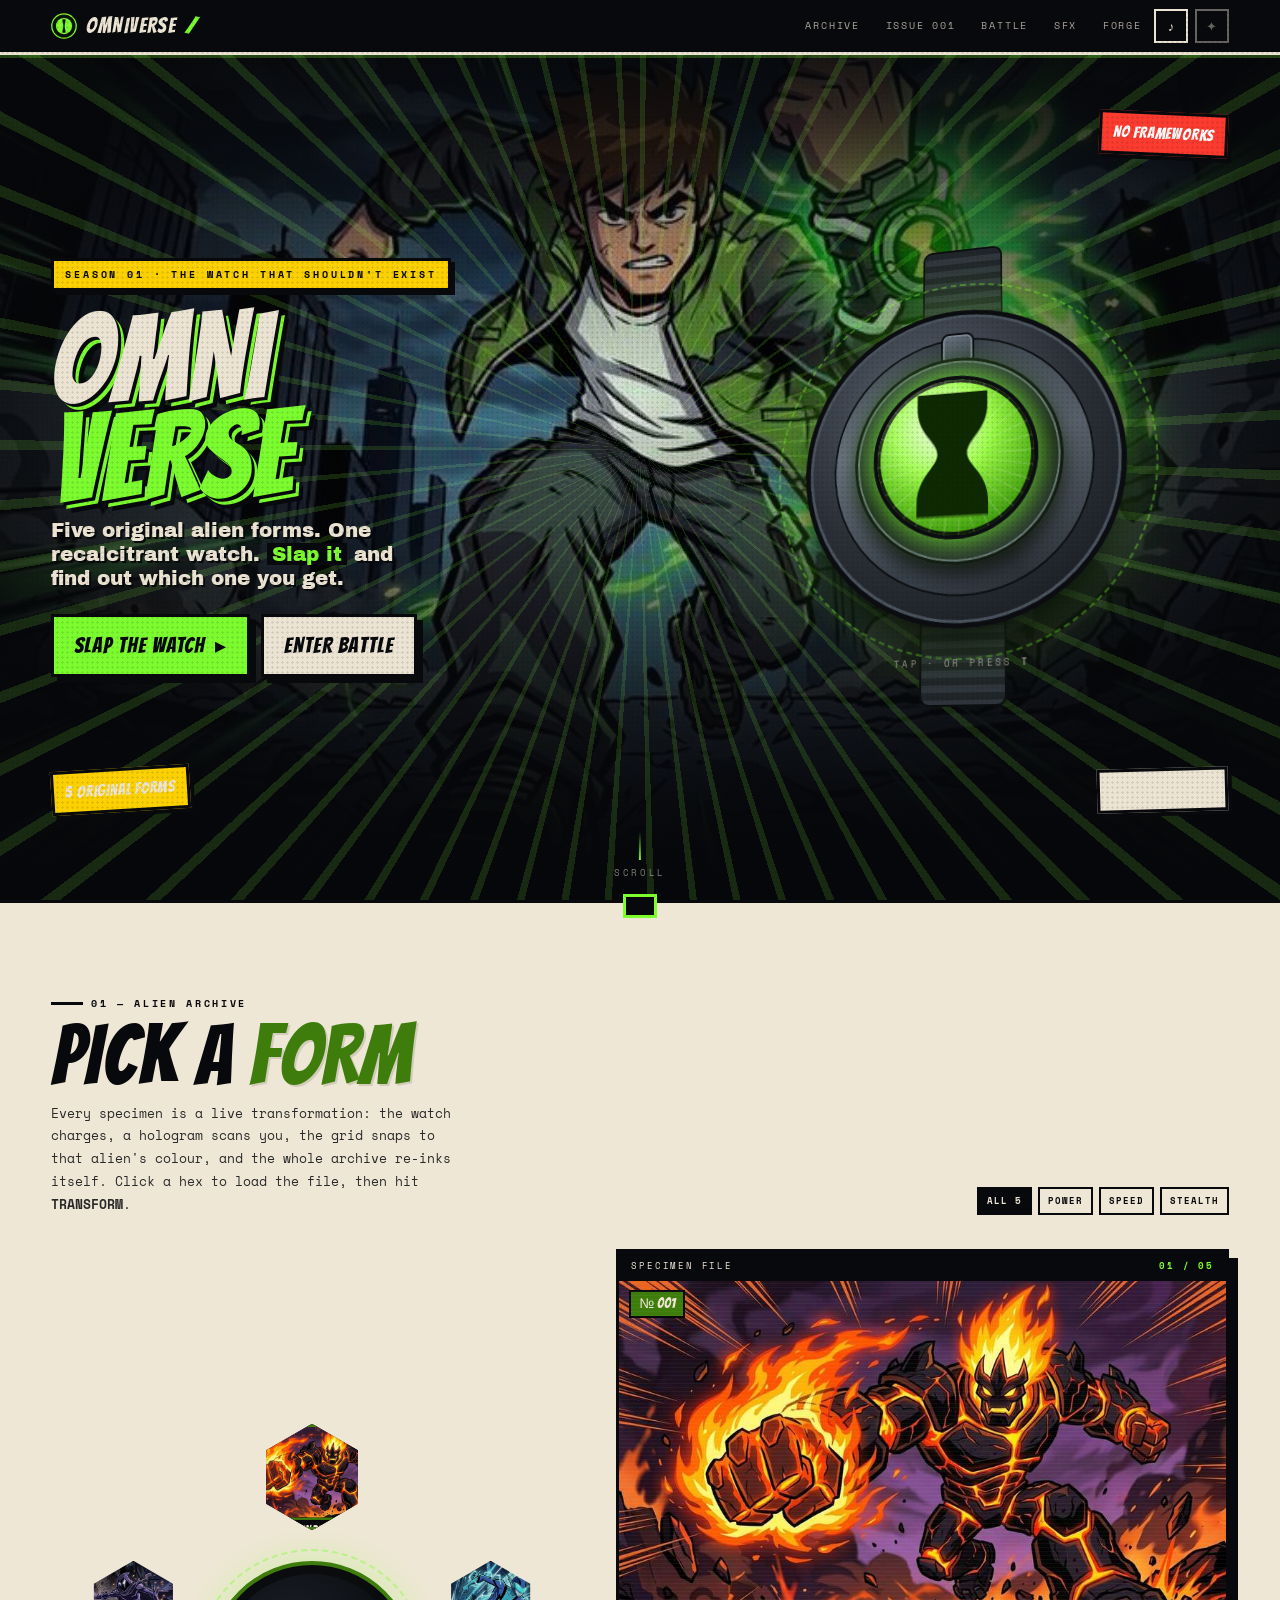
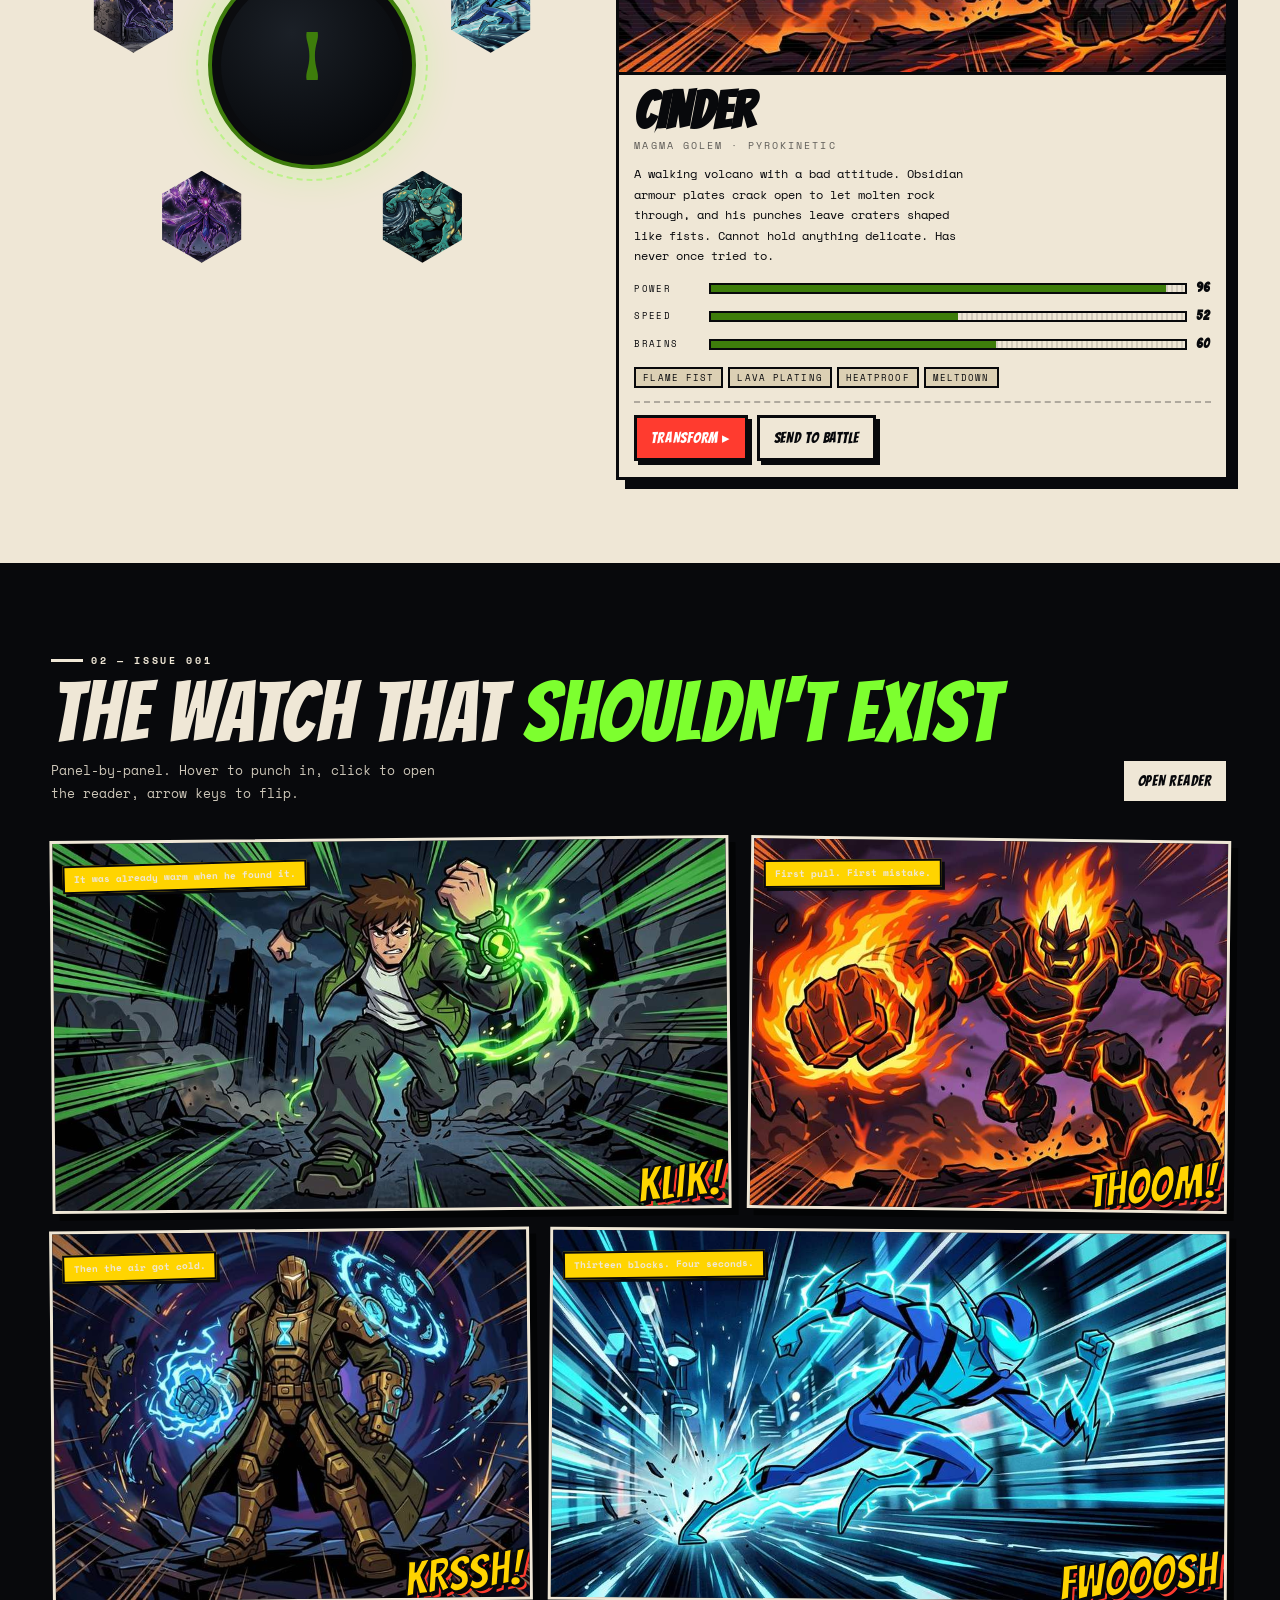
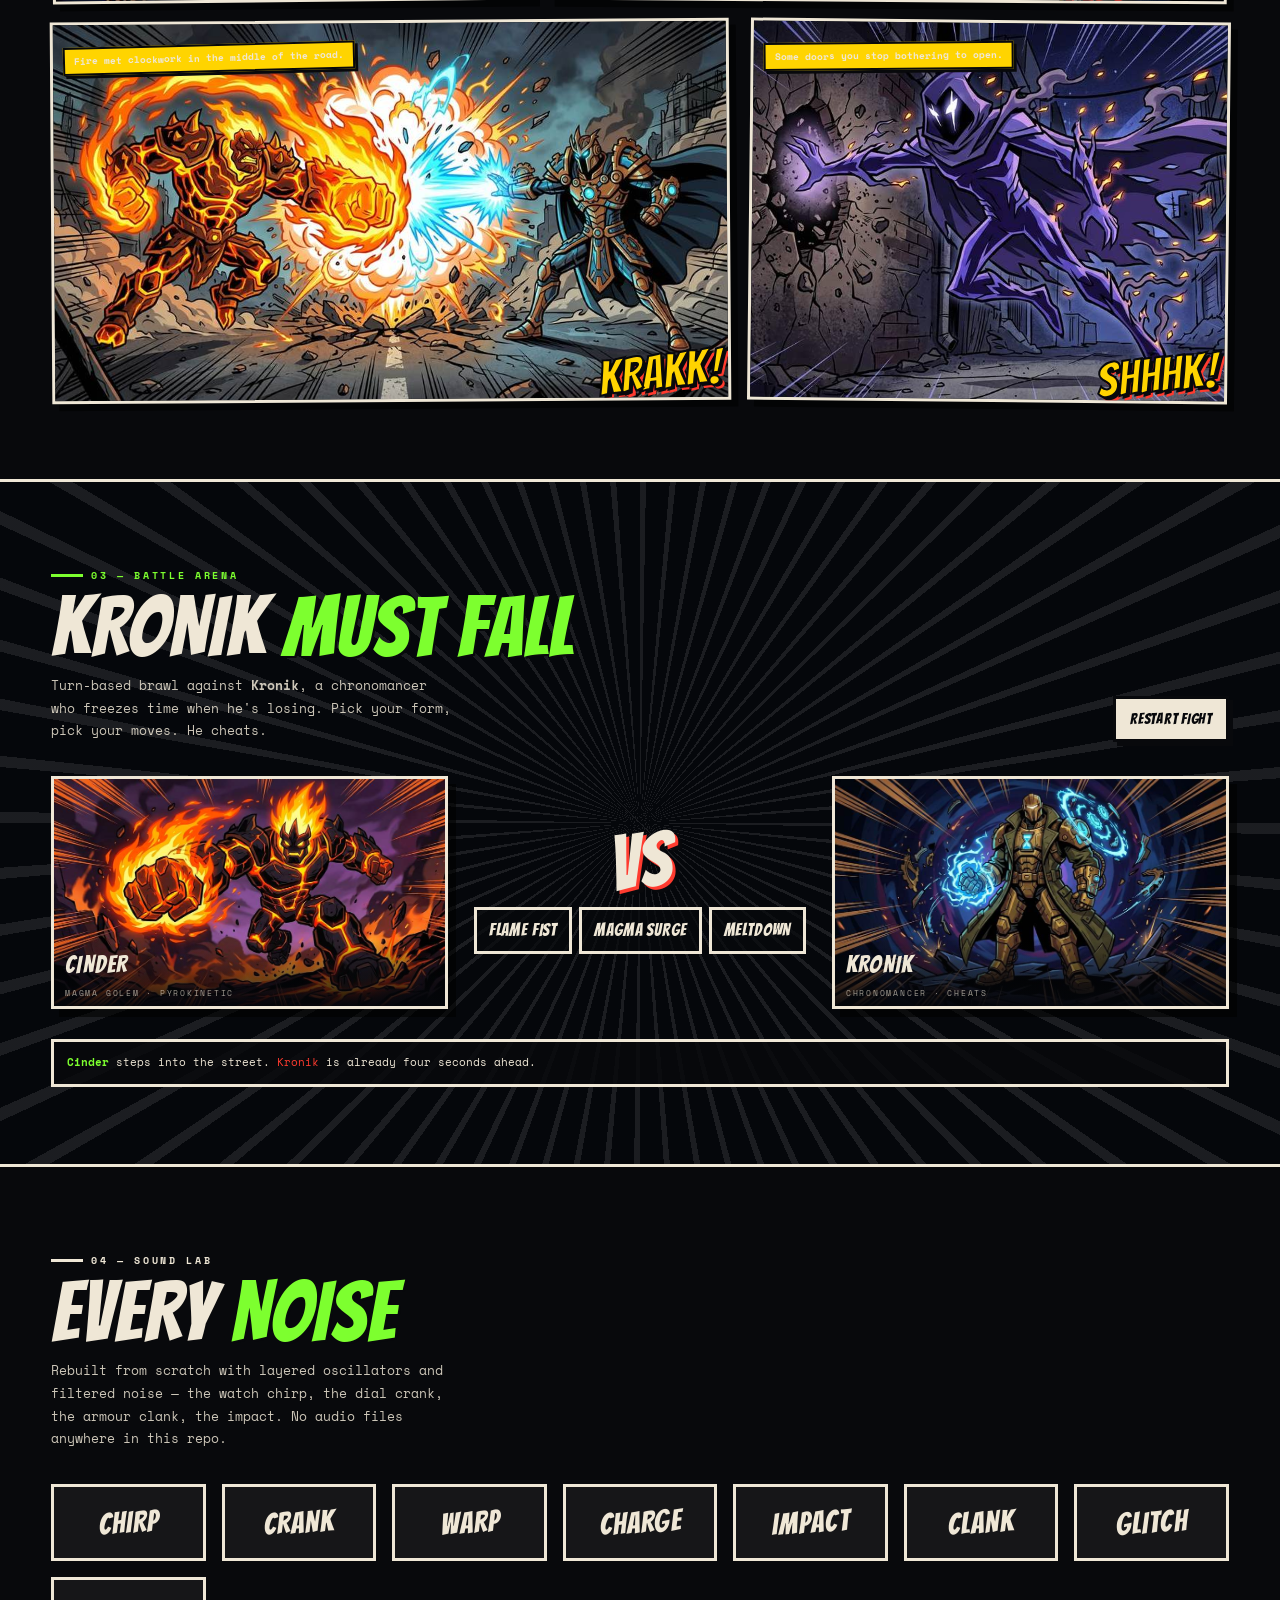
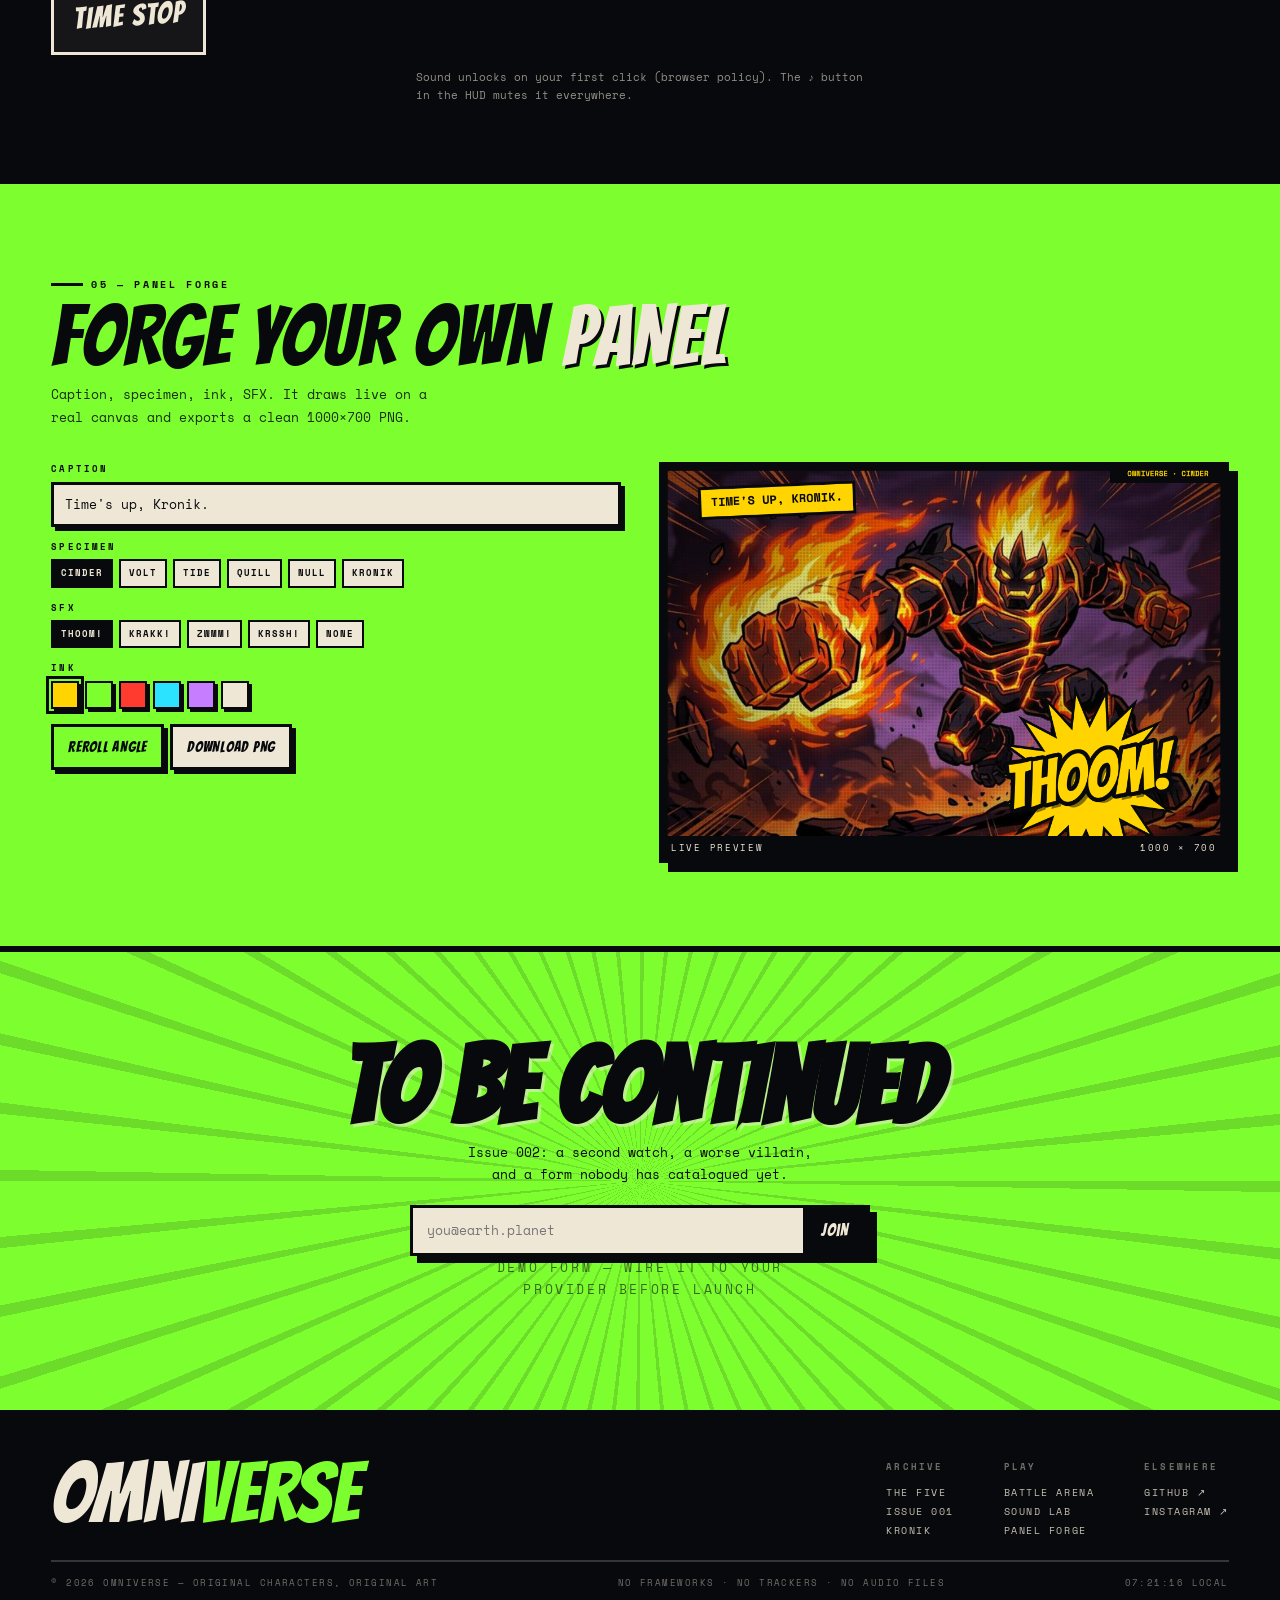
==== commit e36c2092: "Add files via upload" ====
--- a/index.html
+++ b/index.html
@@ -3,321 +3,320 @@
 <head>
 <meta charset="utf-8">
 <meta name="viewport" content="width=device-width, initial-scale=1, viewport-fit=cover">
-<title>OMNIDEX — Comic-Book Interactive Experience</title>
-<meta name="description" content="Omnidex: a comic-book interactive site. Slap the dial, transform into five original alien forms, build your own panel, and play with sound effects. Built in pure HTML, CSS and JS.">
-<meta name="theme-color" content="#9CFF3D">
-<meta property="og:type" content="website">
-<meta property="og:title" content="OMNIDEX — Comic-Book Interactive Experience">
-<meta property="og:description" content="Slap the dial. Read the pages. Build your own panel. A comic-book website with transformations, halftone wipes and speed lines.">
-<link rel="icon" href="data:image/svg+xml,%3Csvg xmlns='http://www.w3.org/2000/svg' viewBox='0 0 32 32'%3E%3Ccircle cx='16' cy='16' r='15' fill='%230A0A0E'/%3E%3Ccircle cx='16' cy='16' r='10' fill='%239CFF3D'/%3E%3Cpath d='M16 8l2.4 5.6L24 16l-5.6 2.4L16 24l-2.4-5.6L8 16l5.6-2.4z' fill='%230A0A0E'/%3E%3C/svg%3E">
+<title>OMNIVERSE — Alien Archive</title>
+<meta name="description" content="An original comic-book universe: five alien forms, a 3D alien watch, hologram transformations, panel-by-panel issues and a villain battle arena. Pure HTML, CSS and JS.">
+<meta name="theme-color" content="#7DFF2F">
+<link rel="icon" href="data:image/svg+xml,%3Csvg xmlns='http://www.w3.org/2000/svg' viewBox='0 0 32 32'%3E%3Ccircle cx='16' cy='16' r='15' fill='%2308090C'/%3E%3Ccircle cx='16' cy='16' r='10.5' fill='%237DFF2F'/%3E%3Cpath d='M14 8h4c1 3-1 5-1 8s2 5 1 8h-4c-1-3 1-5 1-8s-2-5-1-8z' fill='%230A1A02'/%3E%3C/svg%3E">
 <link rel="stylesheet" href="src/app.css">
 </head>
 <body>
-<a class="skip" href="#main">Skip to the action</a>
-<div class="halftone" aria-hidden="true"></div>
+<a class="skip" href="#main">Skip to the archive</a>
+<div class="dots" aria-hidden="true"></div>
 <div class="grain" aria-hidden="true"></div>
-<div class="progress" id="progress" aria-hidden="true"></div>
-
-<!-- ================= HUD ================= -->
+<div class="prog" id="prog" aria-hidden="true"></div>
+
 <header class="hud">
-  <a class="hud__brand" href="#top" aria-label="Omnidex home">
-    <span class="hud__logo" aria-hidden="true">
-      <svg viewBox="0 0 24 24"><path d="M12 3l2.9 6.1L21 12l-6.1 2.9L12 21l-2.9-6.1L3 12l6.1-2.9z" fill="#9CFF3D"/></svg>
+  <a class="hud__brand" href="#top" aria-label="Omniverse home">
+    <span class="hud__mark" aria-hidden="true">
+      <svg viewBox="0 0 32 32" width="26" height="26">
+        <circle cx="16" cy="16" r="15" fill="#0C1108" stroke="#7DFF2F" stroke-width="1.6"/>
+        <circle cx="16" cy="16" r="10" fill="#7DFF2F"/>
+        <path d="M14.3 7.6h3.4c.9 2.6-.9 4.4-.9 8.4s1.8 5.8.9 8.4h-3.4c-.9-2.6.9-4.4.9-8.4s-1.8-5.8-.9-8.4z" fill="#0C1108"/>
+      </svg>
     </span>
-    OMNIDEX <b>/</b>
+    OMNIVERSE <b>/</b>
   </a>
-  <nav class="hud__mid" aria-label="Sections">
-    <a href="#dex">Dex</a>
-    <a href="#pages">Pages</a>
+  <nav class="hud__nav" aria-label="Sections">
+    <a href="#dex">Archive</a>
+    <a href="#pages">Issue 001</a>
+    <a href="#arena">Battle</a>
     <a href="#sfx">SFX</a>
-    <a href="#build">Build</a>
-    <a href="#origin">Origin</a>
+    <a href="#build">Forge</a>
   </nav>
   <div class="hud__tools">
-    <button class="iconbtn" id="soundBtn" aria-pressed="true" title="Toggle sound effects" aria-label="Toggle sound effects">♪</button>
-    <button class="iconbtn" id="chaosBtn" title="CHAOS MODE" aria-label="Enter chaos mode">✦</button>
+    <button class="iconbtn" id="soundBtn" aria-pressed="true" title="Sound on/off" aria-label="Toggle sound">♪</button>
+    <button class="iconbtn" id="chaosBtn" aria-pressed="false" title="Chaos mode" aria-label="Chaos mode">✦</button>
   </div>
 </header>
 
 <main id="main">
 <!-- ================= HERO ================= -->
 <section class="hero" id="top">
-  <div class="hero__bg" aria-hidden="true"><img src="assets/hero-teen.jpg" alt="" id="heroBg" fetchpriority="high"></div>
-  <div class="hero__lines" aria-hidden="true"></div>
+  <div class="hero__art" aria-hidden="true"><img id="heroArt" src="assets/hero.jpg" alt="" fetchpriority="high"></div>
+  <div class="hero__rays" aria-hidden="true"></div>
 
   <div class="hero__in">
     <div>
-      <p class="issue">Issue #001 · The Dial Awakens</p>
-      <h1 class="title" id="heroTitle">
-        <span class="t-word">OMNI</span><em class="t-word">DEX</em>
+      <p class="tagline">Season 01 · The Watch That Shouldn't Exist</p>
+      <h1 class="title" id="title">
+        <span class="ln">OMNI</span><em class="ln">VERSE</em>
       </h1>
-      <p class="hero__sub">A comic book that <i>fights back</i>. Five alien forms. One dial. Everything moves.</p>
+      <p class="hero__sub">Five original alien forms. One recalcitrant watch. <u>Slap it</u> and find out which one you get.</p>
       <div class="hero__cta">
-        <button class="btn" id="transformBtn" aria-describedby="dialHint">
-          Slap the dial
-          <svg width="18" height="18" viewBox="0 0 24 24" aria-hidden="true"><path d="M5 12h13M13 6l7 6-7 6" stroke="currentColor" stroke-width="2.6" fill="none" stroke-linecap="round" stroke-linejoin="round"/></svg>
-        </button>
-        <a class="btn btn--ghost" href="#pages">Read the pages</a>
-      </div>
-    </div>
-
-    <div class="dialwrap">
-      <button class="dial" id="dial" aria-label="Transform: activate the Omnitrix-style dial">
-        <span class="dial__ring" aria-hidden="true"></span>
-        <span class="dial__face" aria-hidden="true">
-          <svg class="dial__glass" viewBox="0 0 100 100" aria-hidden="true">
-            <path d="M22 14c14 0 18 10 18 20 0 8-5 12-5 16s5 8 5 16c0 10-4 20-18 20z"/>
-            <path d="M78 14c-14 0-18 10-18 20 0 8 5 12 5 16s-5 8-5 16c0 10 4 20 18 20z"/>
-          </svg>
+        <button class="btn" id="transformBtn">Slap the watch <span aria-hidden="true">▸</span></button>
+        <a class="btn btn--ghost" href="#arena">Enter battle</a>
+      </div>
+    </div>
+
+    <!-- CSS-3D WATCH -->
+    <div class="watchwrap">
+      <button class="watch watch__btn" id="watch" aria-label="Slap the watch to transform">
+        <span class="watch__glowring" aria-hidden="true"></span>
+        <span class="watch__strap watch__strap--t" aria-hidden="true"></span>
+        <span class="watch__strap watch__strap--b" aria-hidden="true"></span>
+        <span class="watch__body" aria-hidden="true">
+          <span class="watch__bezel"></span>
+          <span class="watch__dial"></span>
+          <span class="watch__glass"></span>
+          <span class="watch__hourglass" aria-hidden="true">
+            <svg viewBox="0 0 100 100"><path d="M26 8h48v9c0 18-14 24-14 33s14 15 14 33v9H26v-9c0-18 14-24 14-33S26 35 26 17z"/></svg>
+          </span>
+          <span class="watch__charge" aria-hidden="true"></span>
         </span>
-        <span class="dial__label">SLAP TO TRANSFORM</span>
-        <span class="dial__hint" id="dialHint">Click · or press T</span>
+        <span class="watch__hint">Tap · or press <b>T</b></span>
       </button>
     </div>
   </div>
 
-  <div class="sticker sticker--a" aria-hidden="true">5 alien forms</div>
-  <div class="sticker sticker--b" aria-hidden="true">No frameworks</div>
-  <div class="sticker sticker--c" aria-hidden="true">Pure HTML · CSS · JS</div>
-  <div class="scrollcue" aria-hidden="true"><b></b>Scroll</div>
+  <div class="sticker st-a" aria-hidden="true">5 original forms</div>
+  <div class="sticker st-b" aria-hidden="true">No frameworks</div>
+  <div class="sticker st-c" aria-hidden="true">Hologram warp</div>
+  <div class="cue" aria-hidden="true"><b></b>Scroll</div>
 </section>
 
 <!-- ================= DEX ================= -->
 <section class="paper" id="dex">
-  <div class="sec-head">
-    <div>
-      <p class="kicker">01 — The Omnidex</p>
+  <div class="sechead">
+    <div>
+      <p class="kick">01 — Alien archive</p>
       <h2 class="h">Pick a <em>form</em></h2>
-      <p class="lede">Every alien is a real transformation on this page — the whole site re-colours itself, the page wipes, and the dial hums. Click a specimen to load its dossier, then hit <b>GO</b>.</p>
-    </div>
-    <div class="opts" role="group" aria-label="Filter specimens">
-      <button class="opt is-on" data-filter="all">All 5</button>
+      <p class="lede">Every specimen is a live transformation: the watch charges, a hologram scans you, the grid snaps to that alien's colour, and the whole archive re-inks itself. Click a hex to load the file, then hit <b>TRANSFORM</b>.</p>
+    </div>
+    <div class="opts" role="group" aria-label="Filter by combat role">
+      <button class="opt on" data-filter="all">All 5</button>
       <button class="opt" data-filter="power">Power</button>
       <button class="opt" data-filter="speed">Speed</button>
       <button class="opt" data-filter="stealth">Stealth</button>
     </div>
   </div>
 
-  <div class="alienlab">
+  <div class="dexgrid">
     <div class="wheel" id="wheel">
       <div class="wheel__core" aria-hidden="true">
-        <svg viewBox="0 0 100 100"><path d="M50 12l9 20 20 9-20 9-9 20-9-20-20-9 20-9z" fill="#9CFF3D" opacity=".9"/><circle cx="50" cy="50" r="42" fill="none" stroke="#9CFF3D" stroke-width="1.5" stroke-dasharray="4 6" opacity=".5"/></svg>
-      </div>
-      <!-- chips injected by JS -->
+        <svg viewBox="0 0 100 100"><path d="M44 14h12c1.6 8-3 13-3 26s4.6 18 3 26H44c-1.6-8 3-13 3-26s-4.6-18-3-26z" fill="#7DFF2F"/></svg>
+      </div>
+      <!-- chips injected -->
     </div>
 
     <article class="dossier" id="dossier" aria-live="polite">
-      <div class="dossier__top"><span>Specimen file</span><span id="dexCounter">01 / 05</span></div>
+      <div class="dossier__bar"><span>Specimen file</span><span><b id="dexCount">01 / 05</b></span></div>
       <div class="dossier__fig">
-        <img id="dexImg" src="assets/alien-cinder.jpg" alt="Cinder — magma alien form">
+        <img id="dexImg" src="assets/alien-cinder.jpg" alt="Cinder, the magma golem">
         <span class="dossier__no" id="dexNo">№ 001</span>
-        <span class="focus" aria-hidden="true"></span>
       </div>
       <div class="dossier__body">
         <h3 class="dossier__name" id="dexName">Cinder</h3>
-        <p class="dossier__role" id="dexRole">Magma bruiser · Pyrokinesis</p>
+        <p class="dossier__role" id="dexRole">Magma golem · Pyrokinetic</p>
         <p class="dossier__text" id="dexText"></p>
         <div class="stats" id="dexStats"></div>
-        <div class="powers" id="dexPowers"></div>
+        <div class="pows" id="dexPows"></div>
         <div class="dossier__foot">
-          <button class="btn btn--red" id="goBtn">GO <span aria-hidden="true">▸</span></button>
-          <span class="timer" id="dexTimer" title="Transformation window">10:00</span>
-          <span class="sfx-note" style="margin:0">dial time</span>
+          <button class="btn btn--red btn--sm" id="goBtn">Transform ▸</button>
+          <button class="btn btn--ghost btn--sm" id="sendBtn">Send to battle</button>
         </div>
       </div>
     </article>
   </div>
 </section>
 
-<!-- ================= COMIC PAGES ================= -->
-<section class="page" id="pages">
-  <div class="sec-head" style="color:var(--paper);max-width:1320px;margin:0 auto clamp(20px,3vw,38px)">
-    <div>
-      <p class="kicker">02 — The panels</p>
-      <h2 class="h" style="color:var(--paper)">Issue <em>001</em></h2>
-      <p class="lede" style="color:rgba(242,234,218,.75)">Hover a panel for the punch-in. Click to open the reader — arrow keys flip through the issue.</p>
-    </div>
-    <button class="btn btn--ghost" id="openReader">Open reader</button>
-  </div>
-
-  <div class="page__grid" id="pageGrid">
-    <!-- panels injected by JS -->
-  </div>
-</section>
-
-<!-- ================= SFX LAB ================= -->
-<section class="paper paper--dark" id="sfx">
-  <div class="sec-head">
-    <div>
-      <p class="kicker">03 — Sound effects</p>
-      <h2 class="h" style="color:var(--paper)">Hit the <em>SFX</em></h2>
-      <p class="lede" style="color:rgba(242,234,218,.7)">Everything here is synthesised live with the Web Audio API — no audio files. Tap in any order. Yes, it's very loud.</p>
-    </div>
-  </div>
-  <div class="sfxgrid" id="sfxGrid">
-    <button class="sfxbtn" data-sfx="punch"><span class="burst" aria-hidden="true"></span><span>THWAK!</span></button>
-    <button class="sfxbtn" data-sfx="zap"><span class="burst" aria-hidden="true"></span><span>BZZT!</span></button>
-    <button class="sfxbtn" data-sfx="whoosh"><span class="burst" aria-hidden="true"></span><span>FWOOOSH</span></button>
-    <button class="sfxbtn" data-sfx="warp"><span class="burst" aria-hidden="true"></span><span>VRRRRM</span></button>
-    <button class="sfxbtn" data-sfx="click"><span class="burst" aria-hidden="true"></span><span>KLIK!</span></button>
-    <button class="sfxbtn" data-sfx="charge"><span class="burst" aria-hidden="true"></span><span>SHHHKK</span></button>
-  </div>
-  <p class="sfx-note">Tip: the whole site already uses these — UI clicks, the transformation, the panel flips. Turn sound off any time with the ♪ button, top right.</p>
-</section>
-
-<!-- ================= PANEL BUILDER ================= -->
-<section class="paper paper--accent" id="build">
-  <div class="sec-head">
-    <div>
-      <p class="kicker">04 — Panel builder</p>
-      <h2 class="h">Make your own <em>panel</em></h2>
-      <p class="lede">Write a line, pick a form, choose a colour and a sound effect. It renders straight onto a comic panel in your browser — then download the PNG.</p>
+<!-- ================= PAGES ================= -->
+<section class="dark" id="pages" style="padding:clamp(40px,6vw,80px) var(--pad)">
+  <div class="sechead">
+    <div>
+      <p class="kick">02 — Issue 001</p>
+      <h2 class="h">The watch that <em>shouldn't exist</em></h2>
+      <p class="lede">Panel-by-panel. Hover to punch in, click to open the reader, arrow keys to flip.</p>
+    </div>
+    <button class="btn btn--ghost btn--sm" id="readBtn">Open reader</button>
+  </div>
+  <div class="pagegrid" id="pagegrid"></div>
+</section>
+
+<!-- ================= ARENA ================= -->
+<section class="arena" id="arena">
+  <div class="arena__rays" aria-hidden="true"></div>
+  <div class="arena__in">
+    <div class="sechead" style="max-width:none">
+      <div>
+        <p class="kick" style="color:var(--accent)">03 — Battle arena</p>
+        <h2 class="h">Kronik <em>must fall</em></h2>
+        <p class="lede">Turn-based brawl against <b>Kronik</b>, a chronomancer who freezes time when he's losing. Pick your form, pick your moves. He cheats.</p>
+      </div>
+      <button class="btn btn--ghost btn--sm" id="resetBattle">Restart fight</button>
+    </div>
+
+    <div class="vs">
+      <div class="fighter hero-side" id="fHero">
+        <div class="fighter__hp"><i id="hpHero"></i></div>
+        <img id="heroFighterImg" src="assets/alien-cinder.jpg" alt="Your alien form">
+        <div class="fighter__tag"><span id="heroName">Cinder</span><small id="heroRole">Magma golem</small></div>
+      </div>
+
+      <div class="vs__mid">
+        <div class="vs__badge">VS</div>
+        <div class="combobar" id="moves"></div>
+      </div>
+
+      <div class="fighter villain-side" id="fVill">
+        <div class="fighter__hp"><i id="hpVill"></i></div>
+        <img src="assets/villain-kronik.jpg" alt="Kronik, the chronomancer">
+        <div class="fighter__tag">Kronik<small>Chronomancer · cheats</small></div>
+      </div>
+    </div>
+
+    <div class="log" id="battleLog" role="log" aria-live="polite"></div>
+    <div class="combo" id="combo"></div>
+  </div>
+</section>
+
+<!-- ================= SFX ================= -->
+<section class="dark" id="sfx" style="padding:clamp(40px,6vw,80px) var(--pad)">
+  <div class="sechead">
+    <div>
+      <p class="kick">04 — Sound lab</p>
+      <h2 class="h">Every <em>noise</em></h2>
+      <p class="lede">Rebuilt from scratch with layered oscillators and filtered noise — the watch chirp, the dial crank, the armour clank, the impact. No audio files anywhere in this repo.</p>
+    </div>
+  </div>
+  <div class="sfxgrid" id="sfxgrid">
+    <button class="sfxbtn" data-sfx="chirp"><span class="wv" aria-hidden="true"></span><span>CHIRP</span></button>
+    <button class="sfxbtn" data-sfx="crank"><span class="wv" aria-hidden="true"></span><span>CRANK</span></button>
+    <button class="sfxbtn" data-sfx="warp"><span class="wv" aria-hidden="true"></span><span>WARP</span></button>
+    <button class="sfxbtn" data-sfx="charge"><span class="wv" aria-hidden="true"></span><span>CHARGE</span></button>
+    <button class="sfxbtn" data-sfx="impact"><span class="wv" aria-hidden="true"></span><span>IMPACT</span></button>
+    <button class="sfxbtn" data-sfx="clank"><span class="wv" aria-hidden="true"></span><span>CLANK</span></button>
+    <button class="sfxbtn" data-sfx="glitch"><span class="wv" aria-hidden="true"></span><span>GLITCH</span></button>
+    <button class="sfxbtn" data-sfx="timefreeze"><span class="wv" aria-hidden="true"></span><span>TIME STOP</span></button>
+  </div>
+  <p class="sfxnote">Sound unlocks on your first click (browser policy). The ♪ button in the HUD mutes it everywhere.</p>
+</section>
+
+<!-- ================= BUILDER ================= -->
+<section class="paper accentbg" id="build">
+  <div class="sechead">
+    <div>
+      <p class="kick">05 — Panel forge</p>
+      <h2 class="h">Forge your own <em>panel</em></h2>
+      <p class="lede">Caption, specimen, ink, SFX. It draws live on a real canvas and exports a clean 1000×700 PNG.</p>
     </div>
   </div>
 
   <div class="builder">
     <form class="bform" id="bform" autocomplete="off">
       <div class="field">
-        <label for="capText">Caption / speech</label>
-        <input type="text" id="capText" maxlength="76" value="I've never seen anything like this city." placeholder="Say something dramatic…">
+        <label for="capText">Caption</label>
+        <input type="text" id="capText" maxlength="72" value="Time's up, Kronik.">
       </div>
       <div class="field">
         <label>Specimen</label>
         <div class="opts" id="specOpts">
-          <button type="button" class="opt is-on" data-spec="alien-titan">Titan</button>
-          <button type="button" class="opt" data-spec="alien-cinder">Cinder</button>
+          <button type="button" class="opt on" data-spec="alien-cinder">Cinder</button>
           <button type="button" class="opt" data-spec="alien-volt">Volt</button>
           <button type="button" class="opt" data-spec="alien-tide">Tide</button>
           <button type="button" class="opt" data-spec="alien-quill">Quill</button>
           <button type="button" class="opt" data-spec="alien-null">Null</button>
+          <button type="button" class="opt" data-spec="villain-kronik">Kronik</button>
         </div>
       </div>
       <div class="field">
-        <label>Speech effect</label>
-        <div class="opts" id="sfxOpts">
-          <button type="button" class="opt is-on" data-fx="THOOM!">THOOM!</button>
+        <label>SFX</label>
+        <div class="opts" id="fxOpts">
+          <button type="button" class="opt on" data-fx="THOOM!">THOOM!</button>
           <button type="button" class="opt" data-fx="KRAKK!">KRAKK!</button>
           <button type="button" class="opt" data-fx="ZWMM!">ZWMM!</button>
-          <button type="button" class="opt" data-fx="SHHHK!">SHHHK!</button>
+          <button type="button" class="opt" data-fx="KRSSH!">KRSSH!</button>
           <button type="button" class="opt" data-fx="none">none</button>
         </div>
       </div>
       <div class="field">
         <label>Ink</label>
-        <div class="swatches" id="inkOpts">
-          <button type="button" class="sw is-on" data-ink="#FFD400" style="background:#FFD400" aria-label="Yellow"></button>
-          <button type="button" class="sw" data-ink="#9CFF3D" style="background:#9CFF3D" aria-label="Green"></button>
+        <div class="sws" id="inkOpts">
+          <button type="button" class="sw on" data-ink="#FFD400" style="background:#FFD400" aria-label="Yellow"></button>
+          <button type="button" class="sw" data-ink="#7DFF2F" style="background:#7DFF2F" aria-label="Green"></button>
           <button type="button" class="sw" data-ink="#FF3B2F" style="background:#FF3B2F" aria-label="Red"></button>
           <button type="button" class="sw" data-ink="#2BE3FF" style="background:#2BE3FF" aria-label="Cyan"></button>
-          <button type="button" class="sw" data-ink="#F2EADA" style="background:#F2EADA" aria-label="Paper"></button>
           <button type="button" class="sw" data-ink="#C77DFF" style="background:#C77DFF" aria-label="Violet"></button>
+          <button type="button" class="sw" data-ink="#EFE7D6" style="background:#EFE7D6" aria-label="Paper"></button>
         </div>
       </div>
-      <div class="opts" style="margin-top:4px">
-        <button type="button" class="btn" id="shakePanel" style="font-size:16px;padding:9px 16px">Reroll angle</button>
-        <button type="button" class="btn btn--ghost" id="downloadPanel" style="font-size:16px;padding:9px 16px">Download PNG</button>
+      <div class="opts" style="margin-top:2px">
+        <button type="button" class="btn btn--sm" id="rerollBtn">Reroll angle</button>
+        <button type="button" class="btn btn--ghost btn--sm" id="dlBtn">Download PNG</button>
       </div>
     </form>
 
-    <div class="canvasWrap">
-      <canvas id="panelCanvas" width="1000" height="700" aria-label="Your generated comic panel"></canvas>
-      <div class="canvasWrap__tag"><span>Live preview</span><span id="canvasMeta">1000 × 700 px</span></div>
-    </div>
-  </div>
-</section>
-
-<!-- ================= ORIGIN ================= -->
-<section class="paper paper--dark" id="origin">
-  <div class="sec-head">
-    <div>
-      <p class="kicker">05 — Origin</p>
-      <h2 class="h" style="color:var(--paper)">Three pages <em>in</em></h2>
-      <p class="lede" style="color:rgba(242,234,218,.7)">A very serious origin story, told in three panels. Hover for the punch-in.</p>
-    </div>
-  </div>
-  <div class="origin">
-    <figure class="opanel" style="margin:0">
-      <img src="assets/panel-watch.jpg" alt="Close-up of the wrist dial glowing green">
-      <figcaption class="opanel__cap"><b>Page 01 · The watch</b>Found in a crash crater behind the school. It was already warm.</figcaption>
-    </figure>
-    <figure class="opanel" style="margin:0">
-      <img src="assets/alien-titan.jpg" alt="Titan, a huge stone alien, standing over a street">
-      <figcaption class="opanel__cap"><b>Page 02 · The first change</b>Turns out the dial doesn't ask permission. It just takes ten minutes.</figcaption>
-    </figure>
-    <figure class="opanel" style="margin:0">
-      <img src="assets/panel-city.jpg" alt="A city street split by green energy">
-      <figcaption class="opanel__cap"><b>Page 03 · The city</b>By the time the dust settled, everyone wanted to know who the green flash was.</figcaption>
-    </figure>
+    <div class="cwrap">
+      <canvas id="cv" width="1000" height="700" aria-label="Generated comic panel preview"></canvas>
+      <div class="cwrap__tag"><span>Live preview</span><span>1000 × 700</span></div>
+    </div>
   </div>
 </section>
 
 <!-- ================= CTA ================= -->
 <section class="cta" id="cta">
-  <div class="speedbg" aria-hidden="true"></div>
+  <div class="cta__rays" aria-hidden="true"></div>
   <div class="cta__in">
     <h2>To be continued</h2>
-    <p>Get the next issue: new forms, new panels, new sound effects. No spam, just ink.</p>
-    <form class="subscribe" id="subForm">
-      <label class="sr" for="subEmail">Email address</label>
+    <p>Issue 002: a second watch, a worse villain, and a form nobody has catalogued yet.</p>
+    <form class="sub" id="subForm">
+      <label class="sr" for="subEmail">Email</label>
       <input type="email" id="subEmail" placeholder="you@earth.planet" required>
-      <button type="submit">Subscribe</button>
+      <button type="submit">Join</button>
     </form>
-    <p class="cta__note" id="subNote">Demo form — connect your provider before launch</p>
+    <p class="cta__note" id="subNote">Demo form — wire it to your provider before launch</p>
   </div>
 </section>
 </main>
 
 <footer class="foot">
   <div class="foot__top">
-    <p class="foot__logo">OMNI<span>DEX</span></p>
+    <p class="foot__logo">OMNI<span>VERSE</span></p>
     <div class="foot__cols">
-      <div><h4>Read</h4><a href="#dex">The Omnidex</a><a href="#pages">Issue 001</a><a href="#origin">Origin</a></div>
-      <div><h4>Play</h4><a href="#sfx">SFX lab</a><a href="#build">Panel builder</a><a href="#top">Slap the dial</a></div>
+      <div><h4>Archive</h4><a href="#dex">The five</a><a href="#pages">Issue 001</a><a href="#arena">Kronik</a></div>
+      <div><h4>Play</h4><a href="#arena">Battle arena</a><a href="#sfx">Sound lab</a><a href="#build">Panel forge</a></div>
       <div><h4>Elsewhere</h4><a href="https://github.com" target="_blank" rel="noopener">GitHub ↗</a><a href="https://www.instagram.com" target="_blank" rel="noopener">Instagram ↗</a></div>
     </div>
   </div>
   <div class="foot__bot">
-    <span>© 2026 Omnidex — original characters, original art</span>
-    <span>No frameworks · No trackers · 100% ink</span>
+    <span>© 2026 Omniverse — original characters, original art</span>
+    <span>No frameworks · no trackers · no audio files</span>
     <span id="clock">—</span>
   </div>
 </footer>
 
-<!-- ================= TRANSFORMATION OVERLAY ================= -->
+<!-- ================= WARP OVERLAY ================= -->
 <div class="warp" id="warp" role="status" aria-live="polite" aria-label="Transformation sequence">
-  <div class="warp__dim" id="warpDim"></div>
-  <div class="warp__lines" id="warpLines"></div>
-  <div class="warp__lines two" id="warpLines2"></div>
-  <div class="warp__morph" id="warpMorph"><img id="warpImg" src="" alt=""></div>
-  <div class="warp__ring" id="warpRing"></div>
-  <div class="warp__ring" id="warpRing2"></div>
-  <div class="warp__word" id="warpWord">CINDER</div>
-  <div class="warp__scan" aria-hidden="true"></div>
-  <div class="warp__glitch" id="warpGlitch"></div>
-  <div class="warp__flash" id="warpFlash"></div>
-  <div class="warp__black" id="warpBlack"></div>
-  <button class="warp__skip" id="warpSkip">Skip ▸▸</button>
+  <div class="warp__sky" id="wSky"></div>
+  <div class="warp__grid" id="wGrid"></div>
+  <div class="warp__rays" id="wRays"></div>
+  <div class="warp__hud" id="wHud">SCANNING DNA · HOLD STILL</div>
+  <div class="warp__scan" id="wScan"></div>
+  <div class="warp__silhouette" id="wSil"></div>
+  <div class="warp__real" id="wReal"><img id="wImg" src="" alt=""></div>
+  <div class="warp__slices" id="wSlices"></div>
+  <div class="warp__name" id="wName">CINDER</div>
+  <div class="warp__sub" id="wSub">TRANSFORMATION COMPLETE</div>
+  <div class="warp__bar" id="wBar"><i><u id="wBarFill"></u></i></div>
+  <div class="warp__glitch" id="wGlitch"></div>
+  <div class="warp__flash" id="wFlash"></div>
+  <div class="warp__black" id="wBlack"></div>
+  <button class="warp__skip" id="wSkip">Skip ▸▸</button>
 </div>
 
 <!-- ================= READER ================= -->
-<div class="reader" id="reader" role="dialog" aria-modal="true" aria-label="Comic reader">
-  <div class="reader__scrim" data-rclose></div>
-  <div class="reader__box">
-    <div class="reader__bar">
-      <span>Issue 001 · <b id="readerCount">Panel 1 of 6</b></span>
-      <div class="reader__nav">
-        <button id="readerPrev" aria-label="Previous panel">◂</button>
-        <button id="readerNext" aria-label="Next panel">▸</button>
-        <button data-rclose aria-label="Close reader">✕</button>
-      </div>
-    </div>
-    <div class="reader__fig"><img id="readerImg" src="" alt=""></div>
-    <div class="reader__cap" id="readerCap"></div>
-  </div>
-</div>
+<div class="warp" id="reader" role="dialog" aria-modal="true" aria-label="Comic reader" style="background:rgba(3,4,7,.96)"></div>
 
 <div class="toast" id="toast" role="status"></div>
-
 <script src="src/app.js"></script>
 </body>
 </html>
--- a/src/app.css
+++ b/src/app.css
@@ -1,5 +1,6 @@
 /* ============================================================
-   OMNIDEX — comic book interactive site
+   OMNIVERSE — Omnidex v2
+   angular cel-shaded comic UI · CSS-3D watch · hologram warp
    ============================================================ */
 @font-face{font-family:'Bangers';src:url(../assets/Bangers.woff2) format('woff2');font-display:swap}
 @font-face{font-family:'Archivo Black';src:url(../assets/ArchivoBlack.woff2) format('woff2');font-display:swap}
@@ -7,598 +8,523 @@
 @font-face{font-family:'Mono';src:url(../assets/Mono700.woff2) format('woff2');font-weight:700;font-display:swap}
 
 :root{
-  --ink:#0A0A0E;
-  --ink-soft:#16161D;
-  --paper:#F2EADA;
-  --paper-2:#E4D8BC;
-  --paper-3:#D6C7A4;
-  --green:#9CFF3D;
-  --green-deep:#3E7D0B;
+  --ink:#08090C;
+  --ink-2:#11131A;
+  --paper:#EFE7D6;
+  --paper-2:#DCD0B4;
+  --green:#7DFF2F;
+  --green-dk:#2E7A0A;
   --yellow:#FFD400;
   --red:#FF3B2F;
-  --accent:#9CFF3D;
+  --steel:#3A4048;
+  --accent:#7DFF2F;
   --accent-2:#2BE37A;
-  --accent-ink:#0A0A0E;
+  --accent-deep:#3E7D0B;
   --dia:'Bangers',Impact,sans-serif;
   --head:'Archivo Black',Impact,sans-serif;
   --mono:'Mono',ui-monospace,monospace;
-  --bd:4px solid var(--ink);
-  --bd-thin:3px solid var(--ink);
-  --shadow:8px 8px 0 var(--ink);
-  --pad:clamp(16px,4vw,48px);
   --ease:cubic-bezier(.16,1,.3,1);
-  --ease-snap:cubic-bezier(.2,1.6,.4,1);
+  --snap:cubic-bezier(.2,1.7,.4,1);
+  --pad:clamp(16px,4vw,52px);
 }
 *,*::before,*::after{box-sizing:border-box}
 html{-webkit-text-size-adjust:100%;scroll-behavior:smooth}
 body{
-  margin:0;background:var(--ink);color:var(--ink);
-  font-family:var(--mono);font-size:15px;line-height:1.6;
-  overflow-x:hidden;
+  margin:0;background:var(--ink);color:var(--paper);
+  font-family:var(--mono);font-size:15px;line-height:1.6;overflow-x:hidden;
   -webkit-font-smoothing:antialiased;
 }
-body.is-busy{overflow:hidden}
+body.busy{overflow:hidden}
 img{display:block;max-width:100%}
 a{color:inherit;text-decoration:none}
 button{font:inherit;color:inherit;background:none;border:0;cursor:pointer}
 ::selection{background:var(--accent);color:var(--ink)}
 :focus-visible{outline:3px dashed var(--accent);outline-offset:4px}
-
-/* ---------- global comic textures ---------- */
-.halftone{
-  position:fixed;inset:0;z-index:8000;pointer-events:none;opacity:.13;
-  background-image:radial-gradient(circle,rgba(10,10,14,.9) 1px,transparent 1.2px);
-  background-size:5px 5px;mix-blend-mode:multiply;
-}
-.grain{
-  position:fixed;inset:0;z-index:8001;pointer-events:none;opacity:.22;mix-blend-mode:multiply;
-  background-image:url("data:image/svg+xml,%3Csvg xmlns='http://www.w3.org/2000/svg' width='180' height='180'%3E%3Cfilter id='n'%3E%3CfeTurbulence type='fractalNoise' baseFrequency='.9' numOctaves='3'/%3E%3C/filter%3E%3Crect width='180' height='180' filter='url(%23n)' opacity='.5'/%3E%3C/svg%3E");
-}
-.speedbg{
-  position:absolute;inset:-30%;pointer-events:none;opacity:.15;
-  background:repeating-conic-gradient(from 0deg at 50% 50%,#fff 0deg 1.4deg,transparent 1.4deg 4.5deg);
-  animation:spinSlow 90s linear infinite;
-}
-@keyframes spinSlow{to{transform:rotate(360deg)}}
-
-/* ---------- cursors ---------- */
-body{cursor:url("data:image/svg+xml,%3Csvg xmlns='http://www.w3.org/2000/svg' width='28' height='28'%3E%3Ccircle cx='14' cy='14' r='9' fill='none' stroke='%230A0A0E' stroke-width='2'/%3E%3Ccircle cx='14' cy='14' r='2.5' fill='%230A0A0E'/%3E%3C/svg%3E") 14 14,crosshair}
-a,button,[role=button],.dial,.chip{cursor:url("data:image/svg+xml,%3Csvg xmlns='http://www.w3.org/2000/svg' width='30' height='30'%3E%3Cpath d='M15 2l3 9 9 3-9 3-3 9-3-9-9-3 9-3z' fill='%23FFD400' stroke='%230A0A0E' stroke-width='2'/%3E%3C/svg%3E") 15 15,pointer}
+.sr{position:absolute;width:1px;height:1px;margin:-1px;padding:0;overflow:hidden;clip:rect(0 0 0 0);border:0}
+
+/* ---------- comic textures ---------- */
+.dots{position:fixed;inset:0;z-index:8000;pointer-events:none;opacity:.10;mix-blend-mode:multiply;
+  background-image:radial-gradient(circle,#000 1px,transparent 1.1px);background-size:5px 5px}
+.grain{position:fixed;inset:0;z-index:8001;pointer-events:none;opacity:.20;mix-blend-mode:multiply;
+  background-image:url("data:image/svg+xml,%3Csvg xmlns='http://www.w3.org/2000/svg' width='160' height='160'%3E%3Cfilter id='n'%3E%3CfeTurbulence type='fractalNoise' baseFrequency='.95' numOctaves='3'/%3E%3C/filter%3E%3Crect width='160' height='160' filter='url(%23n)' opacity='.5'/%3E%3C/svg%3E")}
 
 /* ============================================================
    HUD
    ============================================================ */
-.hud{
-  position:fixed;left:0;right:0;top:0;z-index:7000;display:flex;align-items:center;gap:12px;flex-wrap:nowrap;
-  padding:10px var(--pad);background:var(--ink);color:var(--paper);
-  border-bottom:var(--bd-thin);border-color:var(--paper);
-}
-.hud__brand{display:flex;align-items:center;gap:9px;font-family:var(--dia);font-size:22px;letter-spacing:.06em;line-height:1;flex:none;white-space:nowrap}
+.hud{position:fixed;left:0;right:0;top:0;z-index:7000;display:flex;align-items:center;gap:12px;
+  padding:9px var(--pad);background:var(--ink);border-bottom:3px solid var(--paper);
+  box-shadow:0 3px 0 rgba(125,255,47,.25)}
+.hud__brand{display:flex;align-items:center;gap:9px;font-family:var(--dia);font-size:21px;letter-spacing:.07em;flex:none;white-space:nowrap}
 .hud__brand b{color:var(--accent)}
-.hud__logo{
-  width:26px;height:26px;border-radius:50%;background:#111;
-  border:2px solid var(--accent);display:grid;place-items:center;flex:none;
-  box-shadow:0 0 12px color-mix(in srgb,var(--accent) 70%,transparent);
-}
-.hud__logo svg{width:16px;height:16px}
-.hud__mid{margin-left:auto;display:flex;align-items:center;gap:clamp(10px,2vw,26px);font-size:10px;letter-spacing:.18em;text-transform:uppercase}
-.hud__mid a{opacity:.75;transition:opacity .2s,color .2s}
-.hud__mid a:hover{opacity:1;color:var(--accent)}
-.hud__tools{display:flex;align-items:center;gap:8px;flex:none;margin-left:auto}
-.hud__mid + .hud__tools{margin-left:0}
-@media (max-width:860px){
+.hud__mark{width:26px;height:26px;flex:none;display:grid;place-items:center}
+.hud__nav{margin-left:auto;display:flex;gap:clamp(10px,2vw,26px);font-size:10px;letter-spacing:.18em;text-transform:uppercase}
+.hud__nav a{opacity:.72;transition:.2s}
+.hud__nav a:hover,.hud__nav a.on{opacity:1;color:var(--accent)}
+.hud__tools{display:flex;gap:7px;flex:none}
+.hud__tools:first-of-type{margin-left:0}
+.hud__nav + .hud__tools{margin-left:0}
+.iconbtn{width:34px;height:34px;display:grid;place-items:center;border:2px solid var(--paper);
+  font-size:13px;transition:.18s;background:transparent}
+.iconbtn:hover{background:var(--paper);color:var(--ink)}
+.iconbtn[aria-pressed="false"]{opacity:.42}
+.prog{position:fixed;left:0;top:0;height:3px;width:0;background:var(--accent);z-index:7100;box-shadow:0 0 10px var(--accent)}
+@media (max-width:900px){
   .hud{padding:8px 14px}
-  .hud__mid{display:none}
-  .hud__brand{font-size:19px}
-  .iconbtn{width:32px;height:32px;font-size:13px}
-}
-.iconbtn{
-  width:36px;height:36px;display:grid;place-items:center;border:2px solid var(--paper);
-  background:transparent;color:var(--paper);font-size:14px;transition:.2s;
-}
-.iconbtn:hover{background:var(--paper);color:var(--ink)}
-.iconbtn.is-off{opacity:.4}
-.progress{position:fixed;left:0;top:0;height:4px;background:var(--accent);z-index:7100;width:0%;box-shadow:0 0 12px var(--accent)}
+  .hud__nav{display:none}
+  .hud__brand{font-size:18px}
+  .iconbtn{width:31px;height:31px}
+}
 
 /* ============================================================
    HERO
    ============================================================ */
-.hero{
-  position:relative;min-height:100svh;overflow:hidden;display:grid;place-items:center;
-  padding:92px var(--pad) 76px;background:#07070B;color:var(--paper);
-  isolation:isolate;
-}
-.hero__bg{position:absolute;inset:0;z-index:0;overflow:hidden}
-.hero__bg img{
-  width:100%;height:100%;object-fit:cover;object-position:50% 32%;
-  transform:scale(1.06);filter:saturate(1.15) contrast(1.05);
-  transition:transform .6s var(--ease);
-}
-.hero__bg::after{
-  content:"";position:absolute;inset:0;
-  background:
-    radial-gradient(60% 55% at 50% 45%,transparent 0%,rgba(7,7,11,.55) 62%,rgba(7,7,11,.95) 100%),
-    linear-gradient(180deg,rgba(7,7,11,.85),transparent 30%,transparent 62%,rgba(7,7,11,.95));
-}
-.hero__lines{
-  position:absolute;inset:-40%;z-index:1;pointer-events:none;opacity:.24;
-  background:repeating-conic-gradient(from 0deg at 50% 48%,#9CFF3D 0deg .8deg,transparent .8deg 6.5deg);
-  mix-blend-mode:screen;
-  opacity:.12;
-  animation:spinSlow 70s linear infinite;
-}
-.hero__in{position:relative;z-index:3;width:min(1180px,100%);display:grid;grid-template-columns:1.15fr .85fr;gap:clamp(18px,4vw,54px);align-items:center}
-/* title */
-.issue{
-  display:inline-flex;align-items:center;gap:10px;font-size:10px;letter-spacing:.3em;text-transform:uppercase;
-  background:var(--yellow);color:var(--ink);padding:7px 12px;border:var(--bd-thin);
-  box-shadow:4px 4px 0 var(--ink);margin-bottom:16px;font-weight:700;
-}
-.title{
-  font-family:var(--dia);font-weight:400;margin:0;line-height:.82;letter-spacing:.01em;
-  font-size:clamp(56px,10.5vw,150px);
-  color:var(--paper);
-  text-shadow:
-    3px 3px 0 var(--ink), 6px 6px 0 var(--accent), 10px 10px 0 var(--ink);
-  transform:rotate(-2deg);
-}
-.title .t-word{display:block;line-height:.82}
-.title span{display:inline-block;transform-origin:50% 50%}
-@media (min-width:900px){.title .t-word{display:inline-block}.title .t-word + .t-word{margin-left:.06em}}
-.title em{font-style:normal;color:var(--green);text-shadow:3px 3px 0 var(--ink),7px 7px 0 var(--ink)}
-.hero__sub{
-  font-family:var(--head);font-size:clamp(15px,1.9vw,23px);line-height:1.15;letter-spacing:-.01em;
-  margin:18px 0 0;max-width:24ch;color:var(--paper);
-  text-shadow:2px 2px 0 var(--ink);
-}
-.hero__sub i{font-style:normal;color:var(--green);background:var(--ink);padding:0 6px}
-.hero__cta{display:flex;flex-wrap:wrap;gap:12px;margin-top:26px;align-items:center}
-.btn{
-  position:relative;display:inline-flex;align-items:center;gap:10px;
-  font-family:var(--dia);font-size:clamp(17px,2vw,24px);letter-spacing:.05em;
-  padding:12px 22px;background:var(--green);color:var(--ink);
-  border:var(--bd);box-shadow:6px 6px 0 var(--ink);
-  transition:transform .12s var(--ease-snap),box-shadow .12s var(--ease-snap),background .2s;
-  text-transform:uppercase;
-}
+.hero{position:relative;min-height:100svh;overflow:hidden;display:grid;place-items:center;
+  padding:96px var(--pad) 70px;background:#06070A;isolation:isolate}
+.hero__art{position:absolute;inset:0;z-index:0}
+.hero__art img{width:100%;height:100%;object-fit:cover;object-position:50% 38%;transform:scale(1.05);
+  transition:transform .5s var(--ease);filter:saturate(1.05)}
+.hero__art::after{content:"";position:absolute;inset:0;
+  background:radial-gradient(58% 52% at 50% 44%,transparent,rgba(6,7,10,.6) 62%,rgba(6,7,10,.96) 100%),
+             linear-gradient(180deg,rgba(6,7,10,.9),transparent 26%,transparent 60%,rgba(6,7,10,.97))}
+.hero__rays{position:absolute;inset:-45%;z-index:1;pointer-events:none;opacity:.14;mix-blend-mode:screen;
+  background:repeating-conic-gradient(from 0deg at 50% 50%,var(--green) 0deg .9deg,transparent .9deg 5.4deg);
+  animation:spin 80s linear infinite}
+@keyframes spin{to{transform:rotate(360deg)}}
+.hero__in{position:relative;z-index:3;width:min(1220px,100%);display:grid;
+  grid-template-columns:1.06fr .94fr;gap:clamp(16px,3vw,44px);align-items:center}
+
+.tagline{display:inline-flex;align-items:center;gap:9px;font-size:9.5px;letter-spacing:.3em;
+  text-transform:uppercase;font-weight:700;background:var(--yellow);color:var(--ink);
+  padding:6px 11px;border:3px solid var(--ink);box-shadow:4px 4px 0 var(--ink);margin-bottom:14px}
+.title{font-family:var(--dia);font-weight:400;margin:0;line-height:.8;letter-spacing:.005em;
+  font-size:clamp(52px,9.6vw,140px);text-transform:uppercase;
+  text-shadow:3px 3px 0 var(--ink),6px 6px 0 var(--accent),10px 10px 0 var(--ink);
+  transform:rotate(-1.4deg)}
+.title em{font-style:normal;color:var(--green)}
+.title .ln{display:block}
+.hero__sub{font-family:var(--head);font-size:clamp(14px,1.7vw,20px);line-height:1.2;
+  margin:16px 0 0;max-width:27ch;text-shadow:2px 2px 0 var(--ink)}
+.hero__sub u{text-decoration:none;color:var(--green);background:var(--ink);padding:0 5px}
+.hero__cta{display:flex;flex-wrap:wrap;gap:11px;margin-top:24px}
+
+.btn{position:relative;display:inline-flex;align-items:center;justify-content:center;gap:9px;
+  font-family:var(--dia);font-size:clamp(16px,1.8vw,22px);letter-spacing:.05em;text-transform:uppercase;
+  padding:11px 20px;background:var(--green);color:var(--ink);border:3px solid var(--ink);
+  box-shadow:6px 6px 0 var(--ink);transition:transform .12s var(--snap),box-shadow .12s var(--snap),background .18s}
 .btn:hover{transform:translate(-2px,-2px);box-shadow:9px 9px 0 var(--ink)}
 .btn:active{transform:translate(4px,4px);box-shadow:1px 1px 0 var(--ink)}
-.btn--ghost{background:var(--paper);color:var(--ink)}
+.btn--ghost{background:var(--paper)}
 .btn--red{background:var(--red);color:#fff}
-
-/* the dial */
-.dialwrap{display:grid;place-items:center;position:relative}
-.dial{
-  position:relative;width:min(340px,72vw);aspect-ratio:1;border-radius:50%;
-  background:radial-gradient(circle at 50% 42%,#2b2b33,#111116 62%,#050508);
-  border:6px solid #1b1b22;box-shadow:
-    0 0 0 4px #2f2f38 inset, 0 0 0 3px var(--accent) inset,
-    12px 14px 0 rgba(0,0,0,.55), 0 0 60px color-mix(in srgb,var(--accent) 45%,transparent);
-  display:grid;place-items:center;transition:transform .18s var(--ease-snap),box-shadow .3s;
-  animation:breathe 3.4s ease-in-out infinite;
-}
-.dial:hover{transform:scale(1.035) rotate(-1deg)}
-.dial:active{transform:scale(.97)}
-@keyframes breathe{0%,100%{box-shadow:0 0 0 4px #2f2f38 inset,0 0 0 3px var(--accent) inset,12px 14px 0 rgba(0,0,0,.55),0 0 40px color-mix(in srgb,var(--accent) 35%,transparent)}50%{box-shadow:0 0 0 4px #2f2f38 inset,0 0 0 3px var(--accent) inset,12px 14px 0 rgba(0,0,0,.55),0 0 90px color-mix(in srgb,var(--accent) 65%,transparent)}}
-.dial__face{
-  width:66%;aspect-ratio:1;border-radius:50%;
-  background:radial-gradient(circle at 50% 38%,#eaffd0,#9CFF3D 45%,#4ea312 100%);
-  border:5px solid #0b0b0e;display:grid;place-items:center;position:relative;overflow:hidden;
-  box-shadow:0 0 30px rgba(156,255,61,.6), 0 0 0 8px #23232b inset;
-}
-.dial__face::after{
-  content:"";position:absolute;inset:0;
-  background:repeating-conic-gradient(from 0deg,rgba(255,255,255,.35) 0deg 2deg,transparent 2deg 9deg);
-  opacity:.35;animation:spinSlow 12s linear infinite reverse;
-}
-.dial__glass{width:58%;height:58%;position:relative;z-index:2;filter:drop-shadow(0 2px 0 rgba(0,0,0,.35))}
-.dial__glass path{fill:#0f2405}
-.dial__ring{position:absolute;inset:9%;border-radius:50%;border:2px dashed rgba(156,255,61,.35);animation:spinSlow 26s linear infinite}
-.dial__label{
-  position:absolute;left:50%;bottom:-16px;transform:translateX(-50%);
-  font-family:var(--dia);font-size:clamp(15px,2vw,20px);letter-spacing:.08em;white-space:nowrap;
-  background:var(--yellow);color:var(--ink);border:var(--bd-thin);padding:4px 12px;
-  box-shadow:4px 4px 0 var(--ink);animation:bob 2.6s ease-in-out infinite;
-}
-@keyframes bob{0%,100%{transform:translateX(-50%) translateY(0) rotate(-1.5deg)}50%{transform:translateX(-50%) translateY(-6px) rotate(1.5deg)}}
-.dial__hint{
-  position:absolute;left:50%;top:calc(100% + 44px);transform:translateX(-50%);
-  font-size:10px;letter-spacing:.22em;text-transform:uppercase;color:rgba(242,234,218,.65);white-space:nowrap;
-}
-
-/* hero corner stickers */
-.sticker{
-  position:absolute;z-index:4;font-family:var(--dia);font-size:clamp(13px,1.5vw,17px);letter-spacing:.06em;
-  padding:7px 12px;border:var(--bd-thin);box-shadow:4px 4px 0 var(--ink);text-transform:uppercase;
-}
-.sticker--a{left:var(--pad);bottom:96px;background:var(--yellow);transform:rotate(-4deg)}
-.sticker--b{right:var(--pad);top:120px;background:var(--red);color:#fff;transform:rotate(3deg)}
-.sticker--c{right:var(--pad);bottom:96px;background:var(--paper);transform:rotate(-2deg)}
-.scrollcue{
-  position:absolute;left:50%;bottom:22px;transform:translateX(-50%);z-index:4;
-  font-size:9.5px;letter-spacing:.3em;text-transform:uppercase;color:rgba(242,234,218,.6);
-  display:flex;flex-direction:column;align-items:center;gap:6px;
-}
-.scrollcue b{display:block;width:2px;height:30px;background:linear-gradient(to bottom,transparent,var(--accent));animation:cue 1.6s ease-in-out infinite}
-@keyframes cue{0%,100%{opacity:.2;transform:scaleY(.4)}50%{opacity:1;transform:scaleY(1)}}
-
-/* ============================================================
-   TRANSFORMATION OVERLAY
-   ============================================================ */
-.warp{position:fixed;inset:0;z-index:9500;display:none;overflow:hidden;background:#05050a}
+.btn--sm{font-size:15px;padding:8px 14px;box-shadow:4px 4px 0 var(--ink)}
+
+/* ---------- WATCH (CSS 3D) ---------- */
+.watchwrap{display:grid;place-items:center;perspective:1100px;position:relative}
+.watch{position:relative;width:min(330px,68vw);aspect-ratio:1;transform-style:preserve-3d;
+  transform:rotateX(16deg) rotateY(-14deg);transition:transform .5s var(--ease);
+  animation:float 5s ease-in-out infinite}
+@keyframes float{0%,100%{translate:0 0}50%{translate:0 -12px}}
+.watch__body{position:absolute;inset:0;border-radius:50%;transform-style:preserve-3d;
+  background:
+    radial-gradient(circle at 38% 30%,#5b6470,#2b3038 52%,#14171C 100%);
+  border:5px solid #0B0D10;
+  box-shadow:
+    0 0 0 3px #4b545f inset,
+    0 26px 40px -10px rgba(0,0,0,.85),
+    0 0 70px color-mix(in srgb,var(--accent) 38%,transparent);
+}
+.watch__body::before{content:"";position:absolute;inset:8%;border-radius:50%;
+  background:conic-gradient(from 210deg,#39414b,#6a7480 18%,#333a43 40%,#59626d 62%,#2c3138 84%,#39414b);
+  box-shadow:0 0 0 2px #0b0d10 inset;opacity:.95}
+.watch__bezel{position:absolute;inset:17%;border-radius:50%;transform:translateZ(16px);
+  background:linear-gradient(160deg,#3d454f,#15181d 55%,#2b3138);
+  border:3px solid #0b0d10;
+  box-shadow:0 0 0 2px #66707c inset,0 8px 18px rgba(0,0,0,.7)}
+.watch__glass{position:absolute;inset:24%;border-radius:50%;transform:translateZ(26px);
+  background:radial-gradient(circle at 42% 32%,#e6ffd2 0%,#9DFF45 34%,#3f9c0d 78%,#1d5c04 100%);
+  border:4px solid #0b0d10;overflow:hidden;
+  box-shadow:0 0 34px var(--accent),0 0 0 3px rgba(10,12,10,.9) inset}
+.watch__glass::after{content:"";position:absolute;inset:0;
+  background:
+    repeating-conic-gradient(from 0deg,rgba(255,255,255,.22) 0deg 1.6deg,transparent 1.6deg 11deg),
+    radial-gradient(circle at 34% 26%,rgba(255,255,255,.65),transparent 46%);
+  opacity:.55;animation:spin 24s linear infinite}
+.watch__hourglass{position:absolute;inset:0;display:grid;place-items:center;transform:translateZ(34px);
+  filter:drop-shadow(0 2px 0 rgba(0,0,0,.35))}
+.watch__hourglass svg{width:46%;height:46%}
+.watch__hourglass path{fill:#0E2A03}
+.watch__dial{position:absolute;left:50%;top:8%;width:11%;aspect-ratio:1;transform:translateX(-50%) translateZ(14px);
+  border-radius:24%;background:linear-gradient(160deg,#6b7683,#333a43);border:2px solid #0b0d10;
+  box-shadow:0 0 0 2px #7b8694 inset}
+.watch__strap{position:absolute;left:50%;width:26%;height:34%;transform:translateX(-50%) translateZ(-6px);
+  background:repeating-linear-gradient(180deg,#20242a 0 7px,#2f353d 7px 14px);
+  border:2px solid #0b0d10;border-radius:10px}
+.watch__strap--t{bottom:88%}
+.watch__strap--b{top:88%}
+.watch__glowring{position:absolute;inset:-9%;border-radius:50%;border:2px dashed color-mix(in srgb,var(--accent) 55%,transparent);
+  animation:spin 22s linear infinite;opacity:.75}
+.watch__btn{-webkit-tap-highlight-color:transparent}
+.watch__hint{position:absolute;left:50%;bottom:-40px;transform:translateX(-50%);white-space:nowrap;
+  font-size:9px;letter-spacing:.26em;text-transform:uppercase;color:rgba(239,231,214,.6)}
+.watch.is-hit{animation:hitpop .5s var(--snap)}
+@keyframes hitpop{0%{transform:rotateX(16deg) rotateY(-14deg) scale(1)}35%{transform:rotateX(6deg) rotateY(10deg) scale(1.13)}100%{transform:rotateX(16deg) rotateY(-14deg) scale(1)}}
+.watch__charge{position:absolute;inset:-16%;border-radius:50%;pointer-events:none;opacity:0;
+  background:radial-gradient(circle,color-mix(in srgb,var(--accent) 70%,transparent),transparent 62%)}
+.watch.charging .watch__charge{animation:chargePulse .6s ease-out}
+@keyframes chargePulse{0%{opacity:.9;transform:scale(.6)}100%{opacity:0;transform:scale(1.5)}}
+
+/* stickers */
+.sticker{position:absolute;z-index:4;font-family:var(--dia);font-size:clamp(12px,1.4vw,16px);
+  letter-spacing:.05em;text-transform:uppercase;padding:6px 11px;border:3px solid var(--ink);
+  box-shadow:4px 4px 0 var(--ink)}
+.st-a{left:var(--pad);bottom:88px;background:var(--yellow);transform:rotate(-3.5deg)}
+.st-b{right:var(--pad);top:112px;background:var(--red);color:#fff;transform:rotate(2.5deg)}
+.st-c{right:var(--pad);bottom:88px;background:var(--paper);transform:rotate(-1.5deg)}
+.cue{position:absolute;left:50%;bottom:20px;transform:translateX(-50%);z-index:4;
+  font-size:9px;letter-spacing:.3em;text-transform:uppercase;color:rgba(239,231,214,.55);
+  display:flex;flex-direction:column;align-items:center;gap:6px}
+.cue b{display:block;width:2px;height:28px;background:linear-gradient(transparent,var(--accent));animation:cueb 1.7s ease-in-out infinite}
+@keyframes cueb{0%,100%{opacity:.2;transform:scaleY(.4)}50%{opacity:1;transform:scaleY(1)}}
+
+/* ============================================================
+   SECTIONS
+   ============================================================ */
+.paper{position:relative;background:var(--paper);color:var(--ink);
+  padding:clamp(44px,6.5vw,92px) var(--pad);border-top:3px solid var(--ink);border-bottom:3px solid var(--ink)}
+.dark{background:var(--ink);color:var(--paper)}
+.accentbg{background:var(--accent);color:var(--ink)}
+.sechead{display:flex;align-items:flex-end;justify-content:space-between;gap:18px;flex-wrap:wrap;
+  margin-bottom:clamp(18px,3vw,34px);max-width:1320px;margin-left:auto;margin-right:auto}
+.kick{display:inline-flex;align-items:center;gap:8px;font-size:9.5px;letter-spacing:.28em;
+  text-transform:uppercase;font-weight:700;margin-bottom:9px}
+.kick::before{content:"";width:32px;height:3px;background:currentColor}
+h2.h{font-family:var(--dia);font-weight:400;text-transform:uppercase;margin:0;line-height:.85;
+  font-size:clamp(36px,6.6vw,92px);letter-spacing:.012em}
+h2.h em{font-style:normal;color:var(--accent);text-shadow:2px 2px 0 var(--ink)}
+.paper h2.h em{color:var(--accent-deep);text-shadow:2px 2px 0 rgba(8,9,12,.12)}
+.paper .dossier__name span{color:var(--accent-deep);text-shadow:none}
+.paper .stat__fill{background:var(--accent-deep)}
+.paper .chip::after{box-shadow:0 0 0 3px var(--accent-deep) inset}
+.paper .chip__n{border-color:var(--accent-deep)}
+.paper .wheel__core{border-color:var(--accent-deep);box-shadow:0 0 40px color-mix(in srgb,var(--accent) 30%,transparent),0 0 0 9px rgba(10,12,14,.9) inset}
+.paper .wheel__core svg path{fill:var(--accent-deep)}
+.paper .dossier__no{background:var(--accent-deep);color:var(--paper)}
+.accentbg h2.h em{color:var(--paper);text-shadow:3px 3px 0 var(--ink)}
+.lede{max-width:50ch;font-size:13px;line-height:1.75;margin:10px 0 0;opacity:.85}
+
+/* ============================================================
+   DEX — hex wheel
+   ============================================================ */
+.dexgrid{display:grid;grid-template-columns:.92fr 1.08fr;gap:clamp(18px,3.4vw,46px);align-items:center;
+  max-width:1320px;margin:0 auto}
+@media (max-width:940px){.dexgrid{grid-template-columns:1fr}}
+.wheel{position:relative;width:100%;max-width:540px;aspect-ratio:1;margin:0 auto;display:grid;place-items:center}
+.wheel__core{width:40%;aspect-ratio:1;border-radius:50%;position:relative;display:grid;place-items:center;
+  background:radial-gradient(circle at 40% 34%,#1b2027,#07090c 72%);
+  border:4px solid var(--accent);
+  box-shadow:0 0 44px color-mix(in srgb,var(--accent) 42%,transparent),0 0 0 9px rgba(10,12,14,.9) inset}
+.wheel__core::after{content:"";position:absolute;inset:-16px;border-radius:50%;
+  border:2px dashed color-mix(in srgb,var(--accent) 40%,transparent);animation:spin 34s linear infinite}
+.wheel__core svg{width:46%;height:46%}
+.chip{position:absolute;width:clamp(64px,8.4vw,92px);aspect-ratio:1;transform:translate(-50%,-50%);
+  /* hexagon */
+  clip-path:polygon(50% 0%,93% 25%,93% 75%,50% 100%,7% 75%,7% 25%);
+  background:#0d0f13;transition:transform .26s var(--snap),filter .25s;
+  filter:grayscale(.35) brightness(.9)}
+.chip img{width:100%;height:100%;object-fit:cover;object-position:50% 22%}
+.chip::after{content:"";position:absolute;inset:0;
+  clip-path:polygon(50% 0%,93% 25%,93% 75%,50% 100%,7% 75%,7% 25%);
+  box-shadow:0 0 0 3px var(--accent) inset;opacity:0;transition:opacity .2s}
+.chip:hover,.chip.on{transform:translate(-50%,-50%) scale(1.16);filter:none;z-index:5}
+.chip:hover::after,.chip.on::after{opacity:1}
+.chip__n{position:absolute;left:50%;bottom:-11px;transform:translateX(-50%);
+  font-family:var(--dia);font-size:10px;letter-spacing:.09em;white-space:nowrap;
+  background:var(--ink);color:var(--paper);padding:1px 7px;border:2px solid var(--accent);opacity:0;transition:opacity .2s}
+.chip:hover .chip__n,.chip.on .chip__n{opacity:1}
+
+/* dossier */
+.dossier{border:3px solid var(--ink);background:var(--paper);box-shadow:9px 9px 0 var(--ink);overflow:hidden}
+.dossier__bar{display:flex;justify-content:space-between;gap:10px;padding:7px 12px;
+  background:var(--ink);color:var(--paper);font-size:9px;letter-spacing:.2em;text-transform:uppercase}
+.dossier__bar b{color:var(--accent)}
+.dossier__fig{position:relative;aspect-ratio:16/10.4;background:#0a0c10;border-bottom:3px solid var(--ink);overflow:hidden}
+.dossier__fig img{width:100%;height:100%;object-fit:cover}
+.dossier__fig::after{content:"";position:absolute;inset:0;pointer-events:none;
+  background:repeating-linear-gradient(0deg,rgba(255,255,255,.06) 0 1px,transparent 1px 4px);opacity:.6}
+.dossier__no{position:absolute;left:10px;top:9px;font-family:var(--dia);font-size:14px;
+  background:var(--accent);color:var(--ink);padding:1px 8px;border:2px solid var(--ink)}
+.dossier__body{padding:14px 15px 16px}
+.dossier__name{font-family:var(--dia);font-size:clamp(30px,4.4vw,52px);line-height:.85;margin:0;text-transform:uppercase}
+.dossier__name span{color:var(--accent);text-shadow:2px 2px 0 var(--ink)}
+.dossier__role{font-size:9.5px;letter-spacing:.22em;text-transform:uppercase;opacity:.62;margin:5px 0 11px}
+.dossier__text{font-size:12px;line-height:1.7;margin:0 0 12px;max-width:48ch}
+.stats{display:grid;gap:7px;margin:0 0 12px}
+.stat{display:grid;grid-template-columns:66px 1fr auto;align-items:center;gap:9px;
+  font-size:9px;letter-spacing:.15em;text-transform:uppercase}
+.stat__track{height:11px;border:2px solid var(--ink);
+  background:repeating-linear-gradient(90deg,rgba(8,9,12,.12) 0 2px,transparent 2px 5px);position:relative;overflow:hidden}
+.stat__fill{position:absolute;inset:0 100% 0 0;background:var(--accent);transition:inset .8s var(--ease)}
+.stat b{font-family:var(--dia);font-size:13px}
+.pows{display:flex;flex-wrap:wrap;gap:5px;margin-bottom:13px}
+.pows span{font-size:8.5px;letter-spacing:.13em;text-transform:uppercase;border:2px solid var(--ink);padding:2px 7px;background:var(--paper-2)}
+.dossier__foot{display:flex;flex-wrap:wrap;gap:9px;align-items:center;border-top:2px dashed rgba(8,9,12,.28);padding-top:12px}
+
+/* ============================================================
+   TRANSFORMATION (hologram pipeline)
+   ============================================================ */
+.warp{position:fixed;inset:0;z-index:9500;display:none;overflow:hidden;background:#020306}
 .warp.on{display:block}
-.warp__flash{position:absolute;inset:0;background:#fff;opacity:0}
-.warp__dim{position:absolute;inset:0;background:radial-gradient(circle at 50% 50%,#0a0a0e 20%,#000 100%);opacity:1}
-.warp__lines{
-  position:absolute;inset:-60%;opacity:0;
-  background:repeating-conic-gradient(from 0deg at 50% 50%,#fff 0deg 1.1deg,transparent 1.1deg 3.4deg);
-  mix-blend-mode:screen;
-}
-.warp__lines.two{background:repeating-conic-gradient(from 12deg at 50% 50%,var(--accent) 0deg 2.4deg,transparent 2.4deg 7deg);mix-blend-mode:screen}
-.warp__morph{position:absolute;inset:0;display:grid;place-items:center;opacity:0}
-.warp__morph img{
-  width:100%;height:100%;object-fit:contain;
-  filter:drop-shadow(0 0 40px var(--accent));
-  transform:scale(.7);
-}
-.warp__ring{
-  position:absolute;left:50%;top:50%;width:40vmin;aspect-ratio:1;border-radius:50%;
-  border:6px solid var(--accent);transform:translate(-50%,-50%) scale(.2);opacity:0;
-}
-.warp__word{
-  position:absolute;left:50%;top:50%;transform:translate(-50%,-50%) scale(.2) rotate(-8deg);
-  font-family:var(--dia);font-size:clamp(44px,11vw,150px);line-height:.86;letter-spacing:.02em;
-  color:#fff;text-align:center;
-  text-shadow:4px 4px 0 #000,8px 8px 0 var(--accent),12px 12px 0 #000;
-  opacity:0;white-space:nowrap;
-}
-.warp__black{position:absolute;inset:0;background:#000;opacity:0}
-.warp__skip{
-  position:absolute;right:18px;bottom:16px;z-index:20;color:rgba(255,255,255,.5);
-  font-size:9px;letter-spacing:.24em;text-transform:uppercase;
-}
+.warp__sky{position:absolute;inset:0;background:radial-gradient(circle at 50% 52%,#0b1420 0%,#04060a 58%,#000 100%);opacity:0}
+.warp__grid{position:absolute;inset:-30% -30% 0 -30%;opacity:0;transform:perspective(700px) rotateX(74deg);
+  background:
+    repeating-linear-gradient(90deg,color-mix(in srgb,var(--accent) 60%,transparent) 0 2px,transparent 2px 64px),
+    repeating-linear-gradient(0deg,color-mix(in srgb,var(--accent) 60%,transparent) 0 2px,transparent 2px 64px);
+  transform-origin:50% 100%;mask-image:linear-gradient(to top,#000 8%,transparent 72%)}
+.warp__rays{position:absolute;inset:-55%;opacity:0;
+  background:repeating-conic-gradient(from 0deg at 50% 50%,var(--accent) 0deg .8deg,transparent .8deg 4deg);
+  mix-blend-mode:screen}
+.warp__hud{position:absolute;left:0;right:0;top:16%;text-align:center;opacity:0;z-index:6;
+  font-size:9.5px;letter-spacing:.42em;text-transform:uppercase;color:var(--accent)}
+.warp__scan{position:absolute;left:0;right:0;height:26vh;opacity:0;z-index:5;
+  background:linear-gradient(180deg,transparent,color-mix(in srgb,var(--accent) 32%,transparent),transparent);
+  mix-blend-mode:screen;border-top:2px solid var(--accent);border-bottom:2px solid var(--accent)}
+.warp__silhouette{position:absolute;left:50%;top:50%;width:min(560px,72vw);transform:translate(-50%,-50%) scale(.9);
+  opacity:0;z-index:4;filter:brightness(0) drop-shadow(0 0 24px var(--accent))}
+.warp__real{position:absolute;left:50%;top:50%;width:min(760px,86vw);transform:translate(-50%,-50%) scale(1.02);
+  opacity:0;z-index:4}
+.warp__real img{width:100%;height:auto;max-height:74svh;object-fit:contain;
+  filter:contrast(1.08) saturate(1.15) drop-shadow(0 18px 40px rgba(0,0,0,.7))}
+.warp__real::after{content:"";position:absolute;inset:0;pointer-events:none;
+  background:repeating-linear-gradient(0deg,rgba(125,255,47,.16) 0 2px,transparent 2px 6px);
+  mix-blend-mode:screen;opacity:.5}
+.warp__slices{position:absolute;left:50%;top:50%;width:min(760px,86vw);transform:translate(-50%,-50%);opacity:0;z-index:5}
+.warp__slice{position:absolute;left:0;right:0;overflow:hidden;background-repeat:no-repeat}
+.warp__name{position:absolute;left:50%;bottom:16%;transform:translate(-50%,6%) scale(.7);opacity:0;z-index:7;
+  font-family:var(--dia);font-size:clamp(46px,13vw,168px);line-height:.82;letter-spacing:.015em;
+  color:var(--paper);text-align:center;white-space:nowrap;
+  text-shadow:4px 4px 0 #000,8px 8px 0 var(--accent),12px 12px 0 #000}
+.warp__sub{position:absolute;left:50%;bottom:11%;transform:translateX(-50%);opacity:0;z-index:7;
+  font-size:9px;letter-spacing:.4em;text-transform:uppercase;color:var(--accent)}
+.warp__flash{position:absolute;inset:0;background:#fff;opacity:0;z-index:9}
+.warp__black{position:absolute;inset:0;background:#000;opacity:1;z-index:8;pointer-events:none}
+.warp__bar{position:absolute;left:50%;bottom:6%;transform:translateX(-50%);z-index:7;width:min(360px,64vw);opacity:0}
+.warp__bar i{display:block;height:6px;border:2px solid var(--accent);background:rgba(0,0,0,.6)}
+.warp__bar u{display:block;height:100%;width:0;background:var(--accent);box-shadow:0 0 14px var(--accent)}
+.warp__skip{position:absolute;right:16px;bottom:14px;z-index:20;color:rgba(255,255,255,.45);
+  font-size:9px;letter-spacing:.24em;text-transform:uppercase}
 .warp__skip:hover{color:#fff}
-.warp__scan{
-  position:absolute;inset:0;pointer-events:none;opacity:.5;
-  background:repeating-linear-gradient(0deg,rgba(255,255,255,.06) 0 1px,transparent 1px 4px);
-  mix-blend-mode:overlay;
-}
-.warp__glitch{position:absolute;inset:0;mix-blend-mode:screen;opacity:0;background:linear-gradient(90deg,#00fff0,#ff00c8)}
-
-/* ============================================================
-   SECTIONS / PAPER
-   ============================================================ */
-.paper{
-  position:relative;background:var(--paper);color:var(--ink);
-  padding:clamp(46px,7vw,96px) var(--pad);
-  border-top:var(--bd);border-bottom:var(--bd);
-}
-.paper--dark{background:var(--ink);color:var(--paper)}
-.paper--accent{background:var(--accent);color:var(--ink)}
-.sec-head{display:flex;align-items:flex-end;justify-content:space-between;gap:20px;flex-wrap:wrap;margin-bottom:clamp(20px,3.4vw,40px)}
-.kicker{
-  display:inline-flex;align-items:center;gap:9px;font-size:10px;letter-spacing:.28em;text-transform:uppercase;
-  font-weight:700;margin-bottom:10px;
-}
-.kicker::before{content:"";width:36px;height:3px;background:currentColor;display:block}
-h2.h{
-  font-family:var(--dia);font-weight:400;text-transform:uppercase;margin:0;line-height:.86;
-  font-size:clamp(40px,7.6vw,104px);letter-spacing:.01em;
-}
-h2.h em{font-style:normal;color:var(--accent);text-shadow:2px 2px 0 var(--ink)}
-.paper--accent h2.h em{color:var(--ink);-webkit-text-stroke:2px var(--ink);color:var(--paper)}
-.lede{max-width:46ch;font-size:13.5px;line-height:1.75;margin:12px 0 0}
-
-/* ============================================================
-   ALIEN DIAL SELECTOR
-   ============================================================ */
-.alienlab{display:grid;grid-template-columns:.95fr 1.05fr;gap:clamp(20px,4vw,52px);align-items:center}
-@media (max-width:900px){.alienlab{grid-template-columns:1fr}}
+.warp__glitch{position:absolute;inset:0;z-index:8;opacity:0;mix-blend-mode:screen;
+  background:linear-gradient(90deg,#00fff0,#ff00c8)}
+
+/* ============================================================
+   COMIC PAGES
+   ============================================================ */
+.pagegrid{display:grid;grid-template-columns:repeat(12,1fr);gap:clamp(8px,1.4vw,18px);
+  max-width:1320px;margin:0 auto}
+.panel{position:relative;overflow:hidden;background:#0b0d11;border:3px solid var(--paper);
+  grid-column:span var(--span,6);min-height:clamp(160px,24vw,330px);
+  transform:translateY(26px) scale(.975) rotate(var(--rot,0deg));opacity:0;
+  transition:transform .42s var(--snap),opacity .5s var(--ease),box-shadow .3s;
+  box-shadow:7px 7px 0 rgba(0,0,0,.6)}
+.panel.in{transform:translateY(0) scale(1) rotate(var(--rot,0deg));opacity:1}
+.panel:hover{transform:translateY(-5px) scale(1.01) rotate(0);box-shadow:12px 12px 0 rgba(0,0,0,.75);z-index:5}
+.panel img{width:100%;height:100%;object-fit:cover;transition:transform .55s var(--ease),filter .4s}
+.panel:hover img{transform:scale(1.06);filter:saturate(1.12)}
+.panel__cap{position:absolute;left:10px;top:10px;max-width:76%;z-index:3;background:var(--yellow);
+  border:2px solid var(--ink);padding:5px 9px;font-size:9.5px;line-height:1.45;font-weight:700;
+  box-shadow:3px 3px 0 var(--ink);transform:rotate(-1.1deg)}
+.panel__sfx{position:absolute;right:7px;bottom:4px;z-index:3;font-family:var(--dia);
+  font-size:clamp(24px,4vw,48px);line-height:.8;color:var(--yellow);-webkit-text-stroke:2px var(--ink);
+  text-shadow:3px 3px 0 var(--ink),5px 5px 0 var(--red);transform:rotate(-6deg);transition:transform .3s var(--snap)}
+.panel:hover .panel__sfx{transform:rotate(-2deg) scale(1.09)}
+@media (max-width:820px){.panel{grid-column:span 12 !important;min-height:210px}}
+
+/* ============================================================
+   BATTLE ARENA
+   ============================================================ */
+.arena{position:relative;overflow:hidden;background:#05070b;padding:clamp(40px,6vw,84px) var(--pad);
+  border-top:3px solid var(--paper);border-bottom:3px solid var(--paper)}
+.arena__rays{position:absolute;inset:-40%;opacity:.09;pointer-events:none;
+  background:repeating-conic-gradient(from 0deg,#fff 0deg 1deg,transparent 1deg 5deg);animation:spin 60s linear infinite}
+.arena__in{position:relative;z-index:2;max-width:1320px;margin:0 auto}
+.arena{position:relative}
+.vs{display:grid;grid-template-columns:1fr auto 1fr;gap:clamp(8px,2vw,26px);align-items:center;margin:clamp(16px,3vw,30px) 0}
+@media (max-width:860px){.vs{grid-template-columns:1fr;gap:12px}.vs__mid{order:3}}
+.fighter{position:relative;border:3px solid var(--paper);background:#0b0d11;overflow:hidden;
+  aspect-ratio:16/9.4;box-shadow:8px 8px 0 rgba(0,0,0,.6);transition:transform .3s var(--ease),border-color .3s}
+.fighter img{width:100%;height:100%;object-fit:cover;transition:transform .5s var(--ease),filter .35s;
+  filter:saturate(1.05)}
+.fighter.hero-side:hover img{transform:scale(1.05) translateX(4px)}
+.fighter.villain-side:hover img{transform:scale(1.05) translateX(-4px)}
+.fighter__tag{position:absolute;left:0;bottom:0;right:0;padding:7px 11px;background:linear-gradient(transparent,rgba(4,6,10,.95));
+  font-family:var(--dia);font-size:clamp(15px,2vw,24px);letter-spacing:.05em;text-transform:uppercase}
+.fighter__tag small{display:block;font-family:var(--mono);font-size:8px;letter-spacing:.22em;opacity:.65;margin-top:2px}
+.fighter__hp{position:absolute;left:11px;right:11px;top:11px;height:9px;border:2px solid var(--paper);background:rgba(0,0,0,.65)}
+.fighter__hp i{display:block;height:100%;width:100%;background:var(--accent);transition:width .35s var(--ease)}
+.fighter.villain-side .fighter__hp i{background:var(--red);margin-left:auto}
+.fighter.is-hit{animation:hitflash .3s linear}
+@keyframes hitflash{0%,100%{filter:none}50%{filter:brightness(2.4) saturate(0) contrast(2)}}
+.vs__mid{display:grid;place-items:center;gap:10px}
+.vs__badge{font-family:var(--dia);font-size:clamp(34px,6vw,76px);line-height:.8;color:var(--paper);
+  text-shadow:3px 3px 0 var(--red),7px 7px 0 var(--ink);transform:rotate(-6deg)}
+.combobar{display:flex;gap:7px;justify-content:center;flex-wrap:wrap;margin-top:4px}
+.movebtn{font-family:var(--dia);font-size:clamp(13px,1.5vw,17px);letter-spacing:.05em;text-transform:uppercase;
+  padding:7px 12px;border:3px solid var(--paper);color:var(--paper);background:rgba(8,9,12,.7);
+  transition:.16s var(--snap);white-space:nowrap}
+.movebtn:hover{background:var(--accent);color:var(--ink);border-color:var(--ink);transform:translateY(-2px)}
+.movebtn:disabled{opacity:.35;pointer-events:none}
+.log{margin-top:14px;border:3px solid var(--paper);background:rgba(8,9,12,.82);padding:11px 13px;
+  font-size:11px;line-height:1.8;max-height:132px;overflow:auto}
+.log b{color:var(--accent)}
+.log .vill{color:var(--red)}
+.log div{opacity:0;transform:translateX(-6px);animation:logIn .3s var(--ease) forwards}
+@keyframes logIn{to{opacity:1;transform:none}}
+.combo{position:absolute;left:50%;top:15%;transform:translate(-50%,-50%) scale(.4) rotate(-8deg);
+  font-family:var(--dia);font-size:clamp(30px,6vw,66px);color:var(--yellow);pointer-events:none;z-index:9;
+  text-shadow:3px 3px 0 var(--ink),6px 6px 0 var(--red);opacity:0;white-space:nowrap}
+.combo.on{animation:comboPop .8s var(--snap)}
+@keyframes comboPop{0%{opacity:0;transform:translate(-50%,-50%) scale(.4) rotate(-8deg)}
+  22%{opacity:1;transform:translate(-50%,-50%) scale(1.12) rotate(-4deg)}
+  70%{opacity:1;transform:translate(-50%,-50%) scale(1) rotate(-3deg)}
+  100%{opacity:0;transform:translate(-50%,-60%) scale(.96) rotate(-2deg)}}
+
+/* ============================================================
+   SFX LAB
+   ============================================================ */
+.sfxgrid{display:grid;grid-template-columns:repeat(auto-fit,minmax(140px,1fr));gap:clamp(9px,1.4vw,16px);
+  max-width:1320px;margin:0 auto}
+.sfxbtn{position:relative;aspect-ratio:2/1;display:grid;place-items:center;overflow:hidden;
+  border:3px solid var(--paper);background:rgba(239,231,214,.06);color:var(--paper);
+  transition:transform .14s var(--snap),background .18s,color .18s}
+.sfxbtn span{position:relative;z-index:2;font-family:var(--dia);font-size:clamp(18px,2.6vw,30px);
+  letter-spacing:.04em;text-transform:uppercase;transform:rotate(-3.5deg);transition:transform .2s var(--snap)}
+.sfxbtn:hover{background:var(--accent);color:var(--ink);border-color:var(--ink);transform:translateY(-3px)}
+.sfxbtn:hover span{transform:rotate(-1deg) scale(1.07)}
+.sfxbtn.on{animation:hitpop2 .34s var(--snap)}
+@keyframes hitpop2{0%{transform:scale(1)}40%{transform:scale(1.1)}100%{transform:scale(1)}}
+.sfxbtn .wv{position:absolute;inset:0;pointer-events:none;opacity:0;
+  background:repeating-conic-gradient(from 0deg,currentColor 0deg 1.6deg,transparent 1.6deg 11deg)}
+.sfxbtn.on .wv{animation:wvOut .42s ease-out}
+@keyframes wvOut{0%{opacity:.55;transform:scale(.5)}100%{opacity:0;transform:scale(1.9)}}
+.sfxnote{font-size:10.5px;line-height:1.7;opacity:.6;max-width:64ch;margin:14px auto 0}
+
+/* ============================================================
+   BUILDER
+   ============================================================ */
+.builder{display:grid;grid-template-columns:1fr 1fr;gap:clamp(16px,3vw,38px);align-items:start;
+  max-width:1320px;margin:22px auto 0}
+@media (max-width:940px){.builder{grid-template-columns:1fr}}
+.bform{display:grid;gap:13px}
+.field label{display:block;font-size:9px;letter-spacing:.24em;text-transform:uppercase;font-weight:700;margin-bottom:5px}
+.field input[type=text]{width:100%;padding:10px 11px;border:3px solid var(--ink);background:var(--paper);
+  font-family:var(--mono);font-size:12.5px;color:var(--ink);box-shadow:4px 4px 0 var(--ink)}
+.field input[type=text]:focus{outline:none;box-shadow:4px 4px 0 var(--ink),0 0 0 3px var(--accent)}
+.opts{display:flex;flex-wrap:wrap;gap:6px}
+.opt{font-size:9px;letter-spacing:.11em;text-transform:uppercase;padding:5px 8px;
+  border:2px solid var(--ink);background:var(--paper);font-weight:700;transition:.14s}
+.opt:hover{background:var(--paper-2)}
+.opt.on{background:var(--ink);color:var(--paper)}
+.sws{display:flex;gap:6px;flex-wrap:wrap}
+.sw{width:28px;height:28px;border:2px solid var(--ink);box-shadow:3px 3px 0 var(--ink);transition:.14s}
+.sw:hover{transform:translate(-1px,-1px)}
+.sw.on{outline:3px solid var(--ink);outline-offset:2px}
+.cwrap{position:relative;border:3px solid var(--ink);box-shadow:9px 9px 0 var(--ink);
+  background:#05070b;overflow:hidden;width:100%;max-width:620px;justify-self:center}
+.cwrap canvas{display:block;width:100%;height:auto}
+.cwrap__tag{position:absolute;left:0;right:0;bottom:0;display:flex;justify-content:space-between;
+  background:var(--ink);color:var(--paper);padding:5px 9px;font-size:8.5px;letter-spacing:.2em;text-transform:uppercase}
+
+/* ============================================================
+   CTA / FOOTER
+   ============================================================ */
+.cta{position:relative;overflow:hidden;background:var(--accent);color:var(--ink);
+  padding:clamp(46px,7vw,100px) var(--pad);border-top:3px solid var(--ink)}
+.cta__rays{position:absolute;inset:-40%;opacity:.16;pointer-events:none;
+  background:repeating-conic-gradient(from 0deg,rgba(8,9,12,.9) 0deg 1deg,transparent 1deg 6deg);animation:spin 70s linear infinite}
+.cta__in{position:relative;z-index:2;max-width:960px;margin:0 auto;text-align:center}
+.cta h2{font-family:var(--dia);font-size:clamp(40px,8.4vw,118px);line-height:.83;margin:0 0 10px;
+  text-transform:uppercase;text-shadow:3px 3px 0 rgba(239,231,214,.55)}
+.cta p{font-size:13px;max-width:44ch;margin:0 auto 20px;line-height:1.7}
+.sub{display:flex;max-width:460px;margin:0 auto;border:3px solid var(--ink);box-shadow:7px 7px 0 var(--ink);background:var(--paper)}
+.sub input{flex:1;border:0;padding:13px 14px;font-family:var(--mono);font-size:12.5px;background:transparent;color:var(--ink)}
+.sub input:focus{outline:none;background:#fff}
+.sub button{padding:0 18px;background:var(--ink);color:var(--paper);font-family:var(--dia);font-size:17px;letter-spacing:.06em}
+.sub button:hover{background:var(--red);color:#fff}
+.cta__note{font-size:9px;letter-spacing:.2em;text-transform:uppercase;margin:18px 0 0;opacity:.6}
+.foot{background:var(--ink);color:var(--paper);padding:clamp(28px,4.5vw,50px) var(--pad) 20px}
+.foot__top{display:flex;flex-wrap:wrap;gap:22px;justify-content:space-between;align-items:flex-start;
+  border-bottom:2px solid rgba(239,231,214,.2);padding-bottom:20px}
+.foot__logo{font-family:var(--dia);font-size:clamp(36px,7vw,84px);line-height:.82;margin:0;text-transform:uppercase}
+.foot__logo span{color:var(--accent)}
+.foot__cols{display:flex;gap:clamp(18px,4vw,50px);flex-wrap:wrap;font-size:9.5px;letter-spacing:.16em;text-transform:uppercase}
+.foot__cols h4{font-size:8.5px;opacity:.45;margin:0 0 9px;letter-spacing:.26em}
+.foot__cols a{display:block;padding:2px 0;opacity:.82;transition:.2s}
+.foot__cols a:hover{color:var(--accent);opacity:1}
+.foot__bot{display:flex;justify-content:space-between;flex-wrap:wrap;gap:9px;padding-top:14px;
+  font-size:8.5px;letter-spacing:.17em;text-transform:uppercase;opacity:.45}
+
+/* ============================================================
+   MISC
+   ============================================================ */
+.toast{position:fixed;left:50%;bottom:18px;transform:translate(-50%,150%);z-index:8200;
+  background:var(--ink);color:var(--paper);border:3px solid var(--accent);padding:9px 14px;
+  font-size:9.5px;letter-spacing:.2em;text-transform:uppercase;transition:transform .3s var(--snap)}
+.toast.on{transform:translate(-50%,0)}
+.skip{position:fixed;left:10px;top:-90px;z-index:9800;background:var(--yellow);color:var(--ink);
+  padding:11px 15px;border:3px solid var(--ink);font-weight:700;font-size:10px;letter-spacing:.16em;
+  text-transform:uppercase;transition:top .2s}
+.skip:focus-visible{top:10px}
+.shake{animation:shk .4s cubic-bezier(.36,.07,.19,.97)}
+@keyframes shk{10%,90%{transform:translate(-2px,1px)}20%,80%{transform:translate(4px,-2px)}
+  30%,50%,70%{transform:translate(-6px,2px)}40%,60%{transform:translate(6px,-1px)}}
+
+@media (prefers-reduced-motion:reduce){
+  *,*::before,*::after{animation-duration:.001ms!important;animation-iteration-count:1!important;
+    transition-duration:.01ms!important;scroll-behavior:auto!important}
+  .panel{opacity:1;transform:none}
+}
+
+/* ============================================================
+   coarse-pointer overrides (must sit last to win cascade)
+   ============================================================ */
+@media (pointer:coarse){
+  .watch{animation:none}
+  .hero__rays{animation:none;opacity:.09}
+  .cta__rays,.arena__rays{animation:none}
+}
+
+/* ---------- mobile / tablet hero ---------- */
 @media (max-width:980px){
-  .hero__in{grid-template-columns:1fr;gap:clamp(26px,6vw,44px)}
-  .dialwrap{order:2;justify-self:center;padding-bottom:26px}
-  .hero__sub{max-width:30ch}
-  .sticker--b,.sticker--c,.scrollcue{display:none}
-  .hero{min-height:auto;padding-top:92px;padding-bottom:44px}
-  .hero__bg img{object-position:58% 26%}
-  .dial{width:min(300px,64vw)}
-  .dial__hint{display:none}
-  .dial__label{bottom:-18px;font-size:16px}
-  .sticker--a{position:static;display:inline-block;margin-top:6px;transform:rotate(-2deg)}
-  .sticker--a{left:auto;bottom:auto}
-  .hero__cta .btn{flex:1 1 auto;justify-content:center;min-width:150px}
+  .hero__in{grid-template-columns:1fr;gap:clamp(22px,5vw,38px);text-align:left}
+  .hero{padding:86px var(--pad) 54px;min-height:auto}
+  .hero__art img{object-position:52% 24%}
+  .watchwrap{order:2;padding-bottom:34px}
+  .watch{width:min(280px,62vw)}
+  .title{font-size:clamp(58px,17vw,120px);transform:rotate(-1.8deg)}
+  .hero__sub{max-width:32ch;font-size:clamp(13px,3.6vw,17px)}
+  .hero__cta .btn{flex:1 1 44%;min-width:0;padding:11px 12px;font-size:clamp(14px,4vw,18px)}
+  .st-b,.st-c,.cue{display:none}
+  .st-a{position:static;display:inline-block;margin-top:14px;transform:rotate(-2deg)}
+  .tagline{font-size:8.5px;letter-spacing:.2em;padding:5px 9px;max-width:100%;white-space:normal;line-height:1.5}
+  .watch__hint{display:none}
 }
 @media (max-width:560px){
-  .title{font-size:clamp(46px,15vw,84px)}
-  h2.h{font-size:clamp(34px,10.5vw,56px)}
-  .paper{padding-left:16px;padding-right:16px}
-  .sec-head{align-items:flex-start}
-  .dossier{transform:none}
-  .dossier__body{padding:14px}
-  .stat{grid-template-columns:64px 1fr auto}
-}
-.wheel{
-  position:relative;aspect-ratio:1;width:100%;max-width:560px;margin:0 auto;display:grid;place-items:center;
-  padding:34px;
-}
-.wheel__core{
-  width:40%;aspect-ratio:1;border-radius:50%;
-  background:radial-gradient(circle at 50% 40%,#1c1c24,#08080c);
-  border:5px solid var(--accent);display:grid;place-items:center;position:relative;
-  box-shadow:0 0 40px color-mix(in srgb,var(--accent) 55%,transparent),inset 0 0 30px rgba(0,0,0,.8);
-  transition:box-shadow .3s;
-}
-.wheel__core svg{width:52%;height:52%}
-.wheel__core::after{
-  content:"";position:absolute;inset:-18px;border-radius:50%;border:2px dashed color-mix(in srgb,var(--accent) 45%,transparent);
-  animation:spinSlow 30s linear infinite;
-}
-.chip{
-  position:absolute;width:clamp(66px,9vw,96px);aspect-ratio:1;border-radius:50%;
-  border:var(--bd);overflow:hidden;background:#111;
-  transform:translate(-50%,-50%);
-  transition:transform .3s var(--ease),box-shadow .25s,border-color .25s;
-  box-shadow:5px 5px 0 var(--ink);
-}
-.chip img{width:100%;height:100%;object-fit:cover;object-position:50% 28%;filter:saturate(.55) contrast(1.05);transition:filter .25s,transform .4s var(--ease)}
-.chip::after{content:"";position:absolute;inset:0;border-radius:50%;box-shadow:inset 0 0 0 3px rgba(242,234,218,.25)}
-.chip:hover,.chip.is-active{transform:translate(-50%,-50%) scale(1.14);box-shadow:7px 7px 0 var(--ink);border-color:var(--accent);z-index:5}
-.chip:hover img,.chip.is-active img{filter:saturate(1.25) contrast(1.1) brightness(1.05);transform:scale(1.06)}
-.chip__name{
-  position:absolute;left:50%;bottom:-7px;transform:translateX(-50%);
-  font-family:var(--dia);font-size:11px;letter-spacing:.08em;
-  background:var(--ink);color:var(--paper);padding:2px 8px;border:2px solid var(--paper);
-  white-space:nowrap;opacity:0;transition:opacity .2s;
-}
-.chip:hover .chip__name,.chip.is-active .chip__name{opacity:1}
-.chip:focus-visible{outline:3px dashed var(--accent);outline-offset:5px}
-
-/* dossier */
-.dossier{
-  border:var(--bd);background:var(--paper);box-shadow:var(--shadow);position:relative;overflow:hidden;
-  transform:rotate(.6deg);
-}
-.dossier__top{
-  display:flex;align-items:center;justify-content:space-between;gap:10px;
-  padding:9px 14px;border-bottom:var(--bd-thin);background:var(--ink);color:var(--paper);
-  font-size:9.5px;letter-spacing:.22em;text-transform:uppercase;
-}
-.dossier__top b{color:var(--accent)}
-.dossier__fig{position:relative;aspect-ratio:16/11;overflow:hidden;background:#0a0a0e;border-bottom:var(--bd-thin)}
-.dossier__fig img{width:100%;height:100%;object-fit:cover;object-position:50% 30%;transition:transform .5s var(--ease),filter .4s}
-.dossier__fig .focus{
-  position:absolute;inset:14px;border:2px dashed rgba(242,234,218,.45);pointer-events:none;opacity:.6;
-}
-.dossier__no{
-  position:absolute;left:12px;top:10px;font-family:var(--dia);font-size:15px;letter-spacing:.06em;
-  background:var(--accent);color:var(--ink);padding:2px 9px;border:2px solid var(--ink);
-}
-.dossier__body{padding:16px 16px 18px}
-.dossier__name{
-  font-family:var(--dia);font-size:clamp(34px,5vw,60px);line-height:.86;margin:0;text-transform:uppercase;
-  letter-spacing:.02em;
-}
-.dossier__name span{color:var(--accent);text-shadow:2px 2px 0 var(--ink)}
-.dossier__role{font-size:10px;letter-spacing:.24em;text-transform:uppercase;opacity:.6;margin:6px 0 12px}
-.dossier__text{font-size:12.5px;line-height:1.7;margin:0 0 14px;max-width:46ch}
-.stats{display:grid;gap:8px;margin:0 0 16px}
-.stat{display:grid;grid-template-columns:74px 1fr auto;align-items:center;gap:10px;font-size:9.5px;letter-spacing:.16em;text-transform:uppercase}
-.stat__bar{height:12px;border:2px solid var(--ink);background:repeating-linear-gradient(90deg,rgba(10,10,14,.12) 0 2px,transparent 2px 5px);position:relative;overflow:hidden}
-.stat__fill{position:absolute;inset:0 100% 0 0;background:var(--accent);transition:inset .8s var(--ease)}
-.stat b{font-family:var(--dia);font-size:14px}
-.powers{display:flex;flex-wrap:wrap;gap:6px;margin-bottom:16px}
-.powers span{
-  font-size:9px;letter-spacing:.14em;text-transform:uppercase;border:2px solid var(--ink);
-  padding:3px 8px;background:var(--paper-2);
-}
-.dossier__foot{display:flex;gap:10px;flex-wrap:wrap;align-items:center;border-top:2px dashed rgba(10,10,14,.3);padding-top:14px}
-.timer{
-  font-family:var(--mono);font-weight:700;font-size:13px;letter-spacing:.1em;
-  border:2px solid var(--ink);padding:6px 10px;background:var(--ink);color:var(--accent);
-}
-.timer.low{color:var(--red);animation:blink .6s steps(2) infinite}
-@keyframes blink{50%{opacity:.35}}
-
-/* ============================================================
-   COMIC PANEL GRID
-   ============================================================ */
-.page{
-  position:relative;background:var(--ink);
-  padding:clamp(20px,4vw,54px) var(--pad) clamp(40px,6vw,80px);
-}
-.page__grid{
-  display:grid;grid-template-columns:repeat(12,1fr);gap:clamp(10px,1.6vw,20px);
-  max-width:1320px;margin:0 auto;
-}
-.panel{
-  position:relative;overflow:hidden;background:#111;border:var(--bd);
-  box-shadow:6px 6px 0 rgba(0,0,0,.7);
-  transition:transform .35s var(--ease-snap),box-shadow .35s;
-  transform:translateY(28px) scale(.97) rotate(var(--rot,0deg));opacity:0;
-  grid-column:span var(--span,6);
-  min-height:clamp(180px,26vw,340px);
-}
-.panel.in{transform:translateY(0) scale(1) rotate(var(--rot,0deg));opacity:1}
-.panel:hover{transform:translateY(-6px) scale(1.012) rotate(0deg);box-shadow:12px 12px 0 rgba(0,0,0,.8);z-index:5}
-.panel img{width:100%;height:100%;object-fit:cover;transition:transform .6s var(--ease),filter .4s}
-.panel:hover img{transform:scale(1.06);filter:saturate(1.15) contrast(1.05)}
-.panel::after{
-  content:"";position:absolute;inset:0;pointer-events:none;
-  background-image:radial-gradient(circle,rgba(10,10,14,.55) 1px,transparent 1.2px);
-  background-size:5px 5px;opacity:.25;mix-blend-mode:multiply;
-}
-.panel__cap{
-  position:absolute;left:12px;top:12px;max-width:74%;z-index:3;
-  background:var(--yellow);border:var(--bd-thin);padding:7px 10px;
-  font-size:10px;line-height:1.45;letter-spacing:.02em;font-weight:700;
-  box-shadow:4px 4px 0 var(--ink);transform:rotate(-1.2deg);
-}
-.panel__sfx{
-  position:absolute;right:8px;bottom:6px;z-index:3;
-  font-family:var(--dia);font-size:clamp(26px,4.4vw,54px);line-height:.8;
-  color:var(--yellow);-webkit-text-stroke:2px var(--ink);
-  text-shadow:3px 3px 0 var(--ink),6px 6px 0 var(--red);
-  transform:rotate(-7deg) scale(.94);transition:transform .3s var(--ease-snap);
-}
-.panel:hover .panel__sfx{transform:rotate(-3deg) scale(1.08)}
-.panel__zoom{
-  position:absolute;right:10px;top:10px;z-index:4;width:32px;height:32px;display:grid;place-items:center;
-  background:var(--paper);border:2px solid var(--ink);font-size:13px;opacity:0;transform:translateY(-4px);
-  transition:.2s;
-}
-.panel:hover .panel__zoom{opacity:1;transform:none}
-@media (max-width:820px){
-  .panel{grid-column:span 12 !important;min-height:220px}
-}
-
-/* ============================================================
-   READER LIGHTBOX
-   ============================================================ */
-.reader{position:fixed;inset:0;z-index:9200;display:none;place-items:center;padding:clamp(10px,3vw,40px)}
-.reader.on{display:grid}
-.reader__scrim{position:absolute;inset:0;background:rgba(4,4,8,.92);backdrop-filter:blur(4px)}
-.reader__box{
-  position:relative;z-index:2;width:min(1100px,100%);max-height:92svh;display:flex;flex-direction:column;
-  background:var(--paper);border:var(--bd);box-shadow:14px 14px 0 rgba(0,0,0,.6);
-  animation:readerIn .45s var(--ease-snap);
-}
-@keyframes readerIn{from{opacity:0;transform:scale(.94) rotate(-1deg)}to{opacity:1;transform:none}}
-.reader__bar{display:flex;align-items:center;justify-content:space-between;gap:10px;padding:8px 12px;background:var(--ink);color:var(--paper);font-size:9.5px;letter-spacing:.22em;text-transform:uppercase;border-bottom:var(--bd-thin)}
-.reader__bar b{color:var(--accent)}
-.reader__nav{display:flex;gap:6px}
-.reader__nav button{width:30px;height:26px;border:2px solid var(--paper);display:grid;place-items:center;transition:.15s}
-.reader__nav button:hover{background:var(--paper);color:var(--ink)}
-.reader__fig{position:relative;overflow:auto;background:#0a0a0e;flex:1}
-.reader__fig img{width:100%;max-height:74svh;object-fit:contain;margin:auto}
-.reader__cap{padding:14px 18px;border-top:var(--bd-thin);font-size:13px;line-height:1.65;max-width:70ch}
-.reader__cap b{font-family:var(--dia);font-size:19px;letter-spacing:.03em;display:block;margin-bottom:2px;text-transform:uppercase}
-
-/* ============================================================
-   SFX LAB
-   ============================================================ */
-.sfxgrid{display:grid;grid-template-columns:repeat(auto-fit,minmax(150px,1fr));gap:clamp(10px,1.6vw,18px);margin-top:8px}
-.sfxbtn{
-  position:relative;aspect-ratio:2.1/1;display:grid;place-items:center;overflow:hidden;
-  border:var(--bd);background:var(--paper);box-shadow:6px 6px 0 var(--ink);
-  transition:transform .12s var(--ease-snap),box-shadow .12s var(--ease-snap),background .2s;
-}
-.sfxbtn span{
-  position:relative;z-index:2;font-family:var(--dia);font-size:clamp(20px,3vw,34px);letter-spacing:.03em;
-  color:var(--ink);text-transform:uppercase;transform:rotate(-4deg);transition:transform .2s var(--ease-snap);
-}
-.sfxbtn::before{
-  content:"";position:absolute;inset:0;background:var(--yellow);transform:translateY(101%);transition:transform .28s var(--ease);
-}
-.sfxbtn:hover{transform:translate(-2px,-2px);box-shadow:9px 9px 0 var(--ink)}
-.sfxbtn:hover::before{transform:translateY(0)}
-.sfxbtn:hover span{transform:rotate(-1deg) scale(1.08)}
-.sfxbtn.is-hit{animation:hit .42s var(--ease-snap)}
-@keyframes hit{
-  0%{transform:scale(1)}30%{transform:scale(1.14) rotate(-3deg);box-shadow:0 0 0 var(--ink)}
-  60%{transform:scale(.96) rotate(2deg)}100%{transform:scale(1)}
-}
-.sfxbtn .burst{
-  position:absolute;inset:0;pointer-events:none;opacity:0;
-  background:repeating-conic-gradient(from 0deg at 50% 50%,var(--ink) 0deg 2deg,transparent 2deg 12deg);
-}
-.sfxbtn.is-hit .burst{animation:burstA .4s ease-out}
-@keyframes burstA{0%{opacity:.8;transform:scale(.4)}100%{opacity:0;transform:scale(2.2)}}
-.sfx-note{font-size:11px;letter-spacing:.06em;opacity:.65;margin-top:14px;max-width:56ch}
-
-/* ============================================================
-   PANEL BUILDER
-   ============================================================ */
-.builder{display:grid;grid-template-columns:1fr 1fr;gap:clamp(18px,3vw,40px);align-items:start;margin-top:26px}
-@media (max-width:920px){.builder{grid-template-columns:1fr}}
-.bform{display:grid;gap:14px}
-.field label{display:block;font-size:9.5px;letter-spacing:.24em;text-transform:uppercase;margin-bottom:6px;font-weight:700}
-.field input[type=text]{
-  width:100%;padding:11px 12px;border:var(--bd-thin);background:var(--paper);font-family:var(--mono);
-  font-size:13px;color:var(--ink);box-shadow:4px 4px 0 var(--ink);
-}
-.field input[type=text]:focus{outline:none;box-shadow:4px 4px 0 var(--accent)}
-.opts{display:flex;flex-wrap:wrap;gap:7px}
-.opt{
-  font-size:9.5px;letter-spacing:.12em;text-transform:uppercase;padding:6px 9px;border:2px solid var(--ink);
-  background:var(--paper);transition:.15s;font-weight:700;
-}
-.opt:hover{background:var(--paper-3)}
-.opt.is-on{background:var(--ink);color:var(--paper)}
-.swatches{display:flex;gap:7px;flex-wrap:wrap}
-.sw{width:30px;height:30px;border:2px solid var(--ink);box-shadow:3px 3px 0 var(--ink);transition:.15s}
-.sw:hover{transform:translate(-1px,-1px)}
-.sw.is-on{outline:3px solid var(--ink);outline-offset:2px}
-.canvasWrap{
-  position:relative;border:var(--bd);box-shadow:var(--shadow);background:#0a0a0e;overflow:hidden;max-width:640px;width:100%;justify-self:center;
-}
-.canvasWrap canvas{display:block;width:100%;height:auto}
-.canvasWrap__tag{
-  position:absolute;left:0;right:0;bottom:0;background:var(--ink);color:var(--paper);
-  padding:6px 10px;font-size:9px;letter-spacing:.22em;text-transform:uppercase;display:flex;justify-content:space-between;
-}
-
-/* ============================================================
-   ORIGIN STRIP
-   ============================================================ */
-.origin{display:grid;grid-template-columns:repeat(3,1fr);gap:clamp(10px,1.6vw,18px);margin-top:clamp(20px,3vw,36px)}
-@media (max-width:860px){.origin{grid-template-columns:1fr}}
-.opanel{border:var(--bd);background:#0a0a0e;position:relative;overflow:hidden;box-shadow:6px 6px 0 rgba(0,0,0,.5)}
-.opanel img{width:100%;aspect-ratio:4/3.2;object-fit:cover;transition:transform .5s var(--ease)}
-.opanel:hover img{transform:scale(1.05)}
-.opanel__cap{
-  background:var(--paper);color:var(--ink);padding:12px 13px;border-top:var(--bd-thin);
-  font-size:11.5px;line-height:1.6;min-height:78px;
-}
-.opanel__cap b{display:block;font-family:var(--dia);font-size:15px;letter-spacing:.05em;margin-bottom:3px;text-transform:uppercase}
-
-/* ============================================================
-   CTA / FOOTER
-   ============================================================ */
-.cta{position:relative;overflow:hidden;background:var(--accent);color:var(--ink);padding:clamp(48px,8vw,110px) var(--pad);border-top:var(--bd)}
-.cta__in{position:relative;z-index:2;max-width:1000px;margin:0 auto;text-align:center}
-.cta h2{font-family:var(--dia);font-size:clamp(44px,9vw,130px);line-height:.84;margin:0 0 12px;text-transform:uppercase;letter-spacing:.01em}
-.cta p{font-size:13.5px;max-width:44ch;margin:0 auto 24px;line-height:1.7}
-.subscribe{display:flex;gap:0;max-width:480px;margin:0 auto 10px;border:var(--bd);box-shadow:8px 8px 0 var(--ink);background:var(--paper)}
-.subscribe input{
-  flex:1;border:0;padding:14px 16px;font-family:var(--mono);font-size:13px;background:transparent;color:var(--ink);
-}
-.subscribe input:focus{outline:none;background:#fff}
-  .subscribe button{
-  padding:0 20px;background:var(--ink);color:var(--paper);font-family:var(--dia);font-size:19px;letter-spacing:.06em;
-  transition:.2s;
-}
-.subscribe button:hover{background:var(--red);color:#fff}
-.cta__note{font-size:9.5px;letter-spacing:.2em;text-transform:uppercase;margin:22px 0 0;opacity:.55;line-height:1.7;text-shadow:0 1px 0 rgba(242,234,218,.4)}
-.foot{background:var(--ink);color:var(--paper);padding:clamp(30px,5vw,54px) var(--pad) 22px}
-.foot__top{display:flex;flex-wrap:wrap;gap:24px;justify-content:space-between;align-items:flex-start;border-bottom:2px solid rgba(242,234,218,.2);padding-bottom:22px}
-.foot__logo{font-family:var(--dia);font-size:clamp(40px,8vw,92px);line-height:.82;margin:0;letter-spacing:.02em;text-transform:uppercase}
-.foot__logo span{color:var(--accent)}
-.foot__cols{display:flex;gap:clamp(20px,4vw,54px);flex-wrap:wrap;font-size:10px;letter-spacing:.16em;text-transform:uppercase}
-.foot__cols h4{font-size:9px;opacity:.5;margin:0 0 10px;letter-spacing:.26em}
-.foot__cols a{display:block;padding:3px 0;opacity:.85;transition:.2s}
-.foot__cols a:hover{color:var(--accent);opacity:1}
-.foot__bot{display:flex;justify-content:space-between;flex-wrap:wrap;gap:10px;padding-top:16px;font-size:9px;letter-spacing:.18em;text-transform:uppercase;opacity:.5}
-
-/* ============================================================
-   REVEAL / MISC
-   ============================================================ */
-[data-reveal]{opacity:0;transform:translateY(24px) rotate(-.5deg);transition:opacity .7s var(--ease),transform .7s var(--ease-snap)}
-[data-reveal].in{opacity:1;transform:none}
-.skip{position:fixed;left:10px;top:-90px;z-index:9800;background:var(--yellow);color:var(--ink);padding:12px 16px;border:var(--bd);font-weight:700;font-size:11px;letter-spacing:.16em;text-transform:uppercase;transition:top .2s}
-.skip:focus-visible{top:10px}
-.sr{position:absolute;width:1px;height:1px;padding:0;margin:-1px;overflow:hidden;clip:rect(0 0 0 0);white-space:nowrap;border:0}
-.toast{
-  position:fixed;left:50%;bottom:22px;transform:translate(-50%,140%);z-index:8000;
-  background:var(--ink);color:var(--paper);border:var(--bd-thin);border-color:var(--paper);
-  padding:11px 16px;font-size:10px;letter-spacing:.2em;text-transform:uppercase;transition:transform .35s var(--ease-snap);
-  box-shadow:5px 5px 0 rgba(0,0,0,.5);
-}
-.toast.on{transform:translate(-50%,0)}
-.shake{animation:shake .4s cubic-bezier(.36,.07,.19,.97)}
-@keyframes shake{10%,90%{transform:translate(-2px,1px)}20%,80%{transform:translate(4px,-2px)}30%,50%,70%{transform:translate(-6px,2px)}40%,60%{transform:translate(6px,-1px)}}
-
-@media (prefers-reduced-motion:reduce){
-  *,*::before,*::after{animation-duration:.001ms!important;animation-iteration-count:1!important;transition-duration:.01ms!important;scroll-behavior:auto!important}
-  .panel{opacity:1;transform:none}
-  [data-reveal]{opacity:1;transform:none}
-}
+  .title{font-size:clamp(52px,18vw,96px)}
+  h2.h{font-size:clamp(30px,9.6vw,50px)}
+  .lede{font-size:12px}
+  .sechead{gap:12px}
+  .dossier__body{padding:12px}
+  .stat{grid-template-columns:58px 1fr auto;font-size:8.5px}
+  .movebtn{font-size:13px;padding:6px 9px}
+  .vs{gap:8px}
+}
+
+@media (max-width:860px){
+  .vs{grid-template-columns:1fr;gap:10px}
+  .vs__mid{order:3;gap:8px}
+  .vs__badge{font-size:30px}
+  .moves,.combobar{width:100%}
+  .movebtn{flex:1 1 30%;min-width:0;text-align:center}
+  .arena .sechead{flex-direction:column;align-items:flex-start}
+  .log{max-height:150px;font-size:10.5px}
+  .combo{top:11%;font-size:clamp(26px,8vw,44px)}
+}
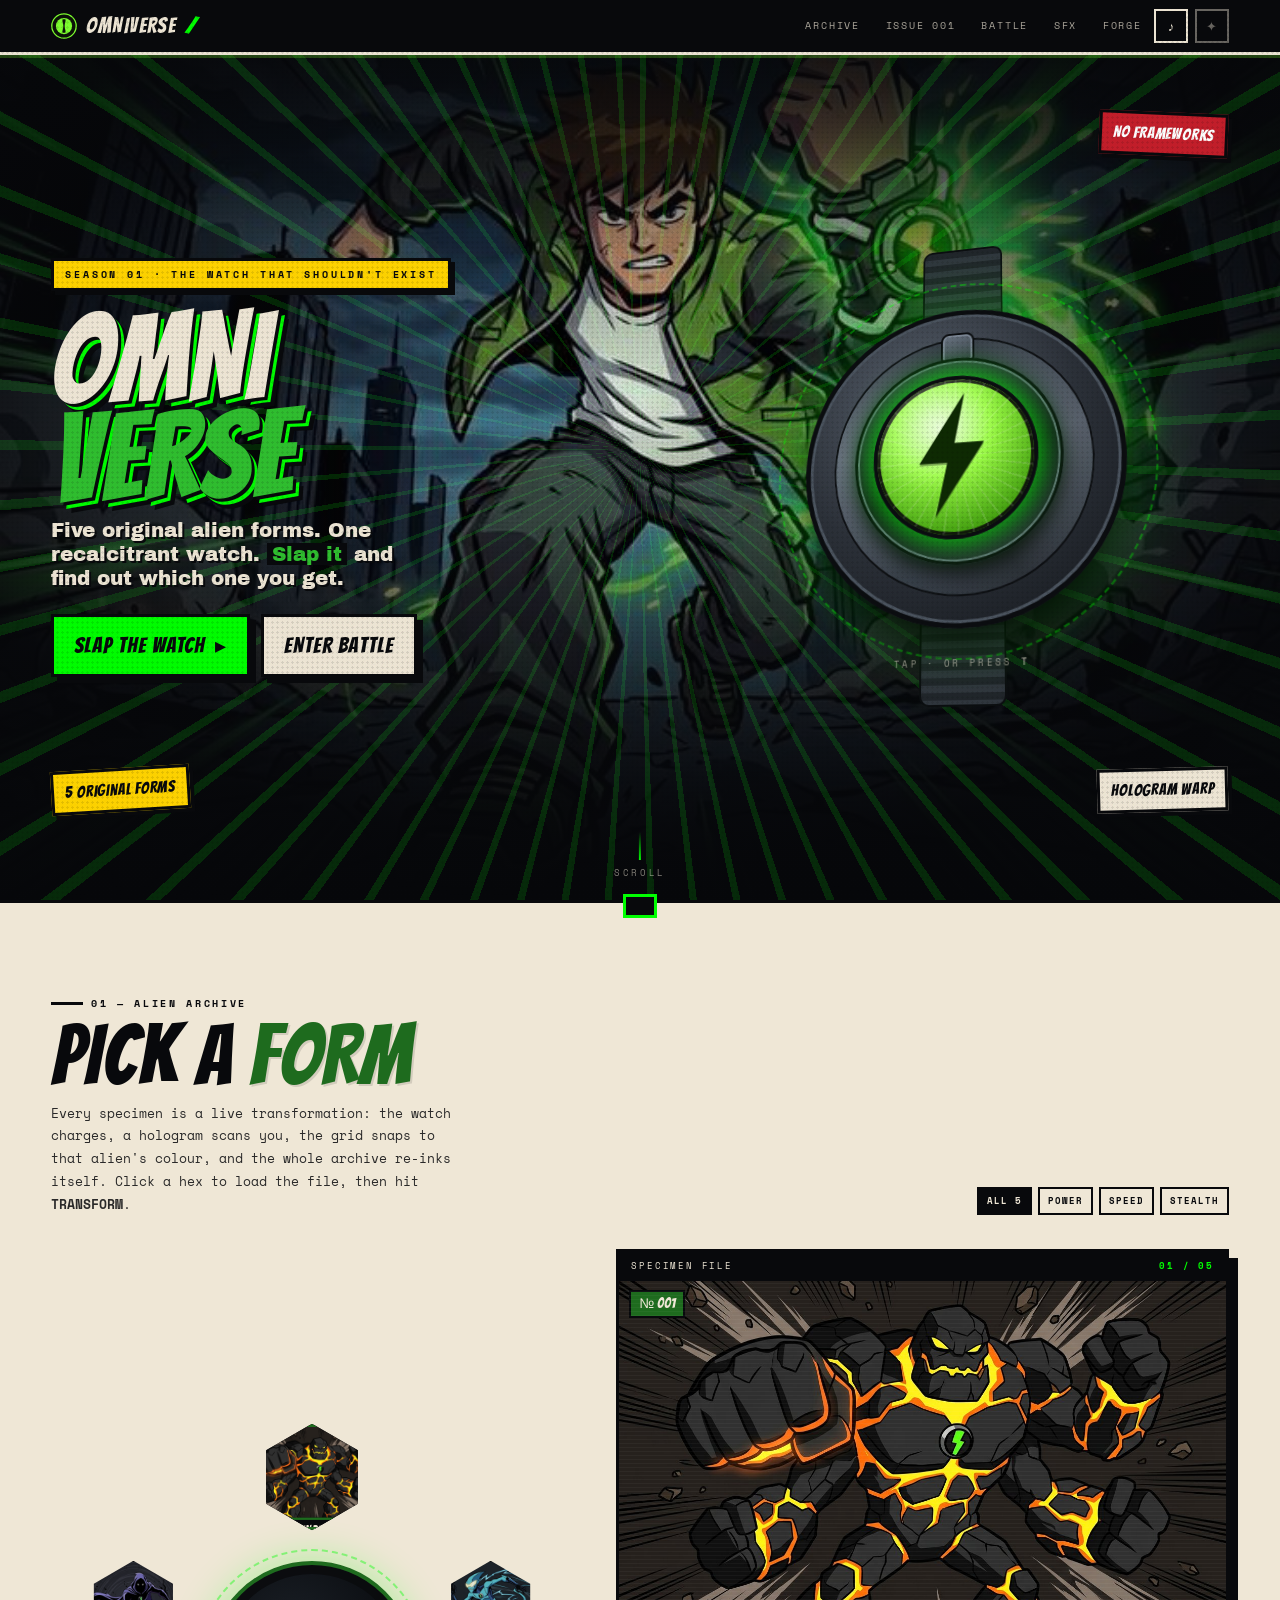
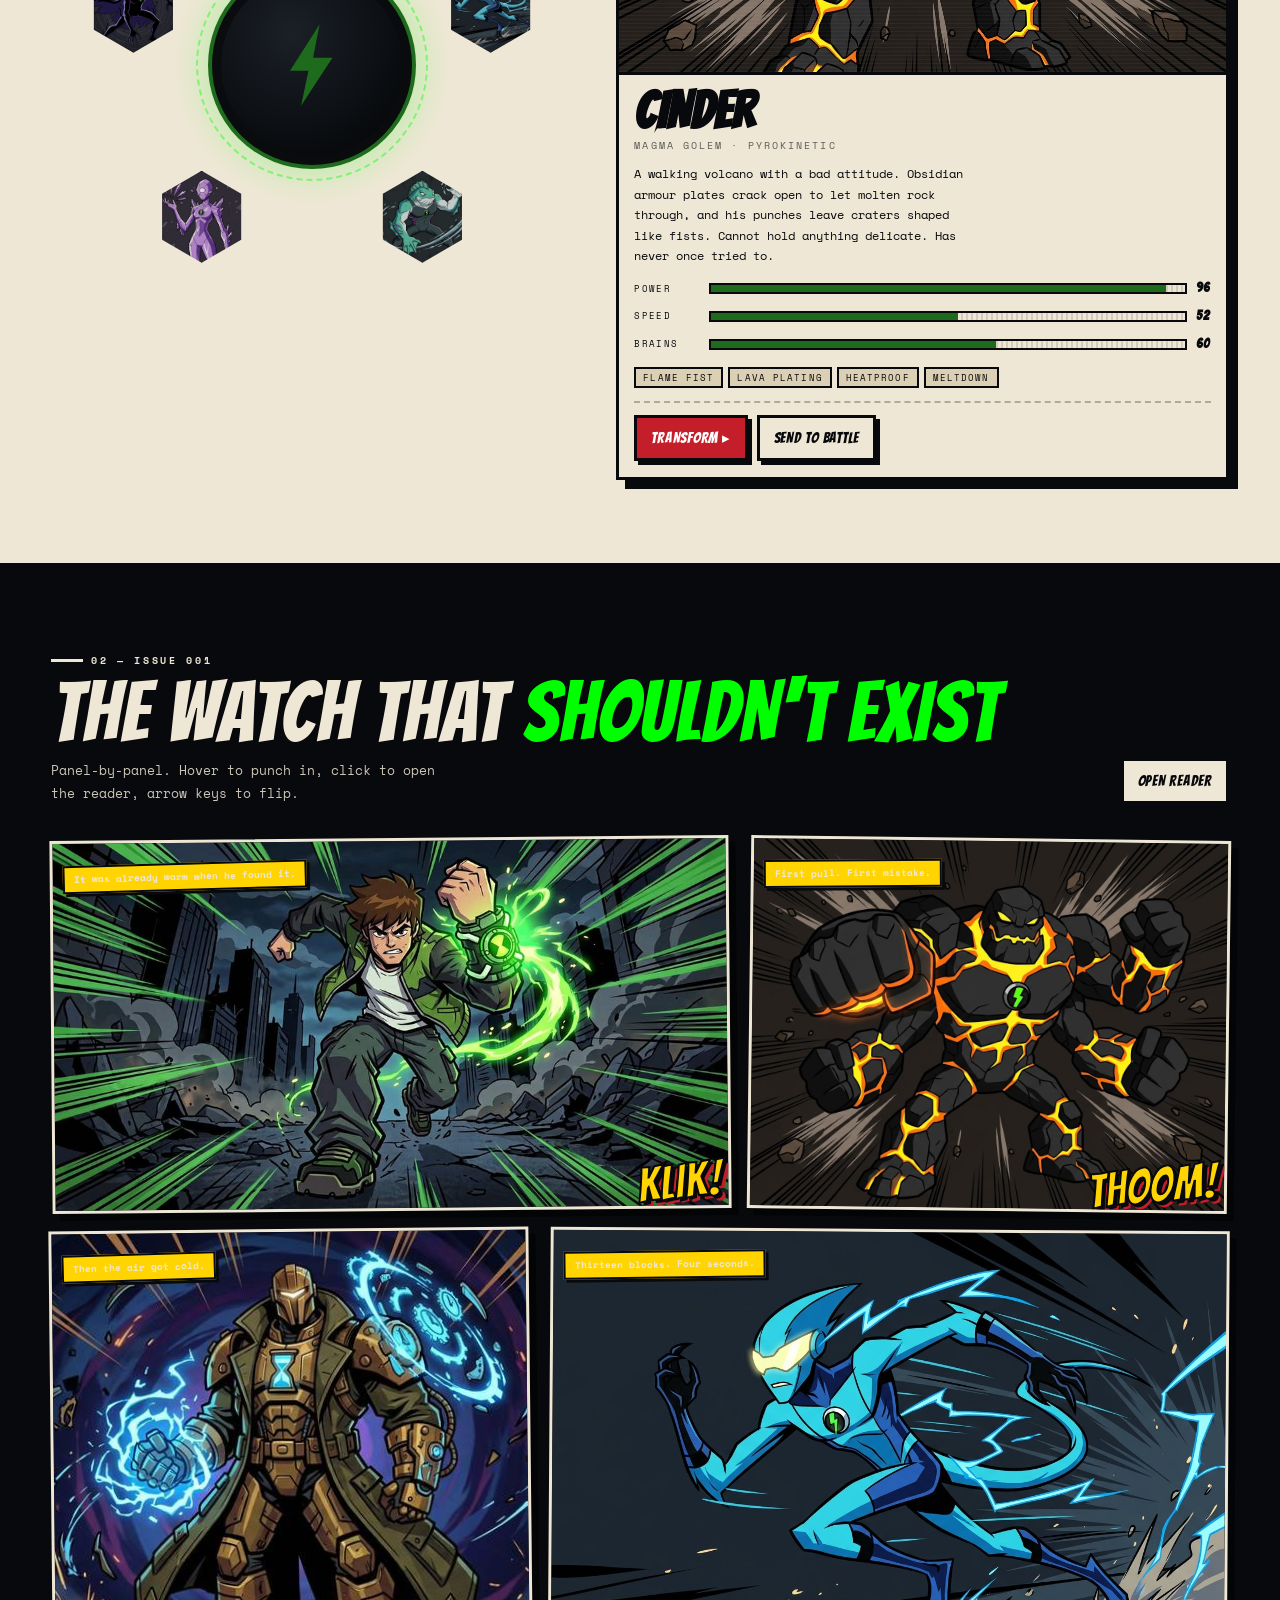
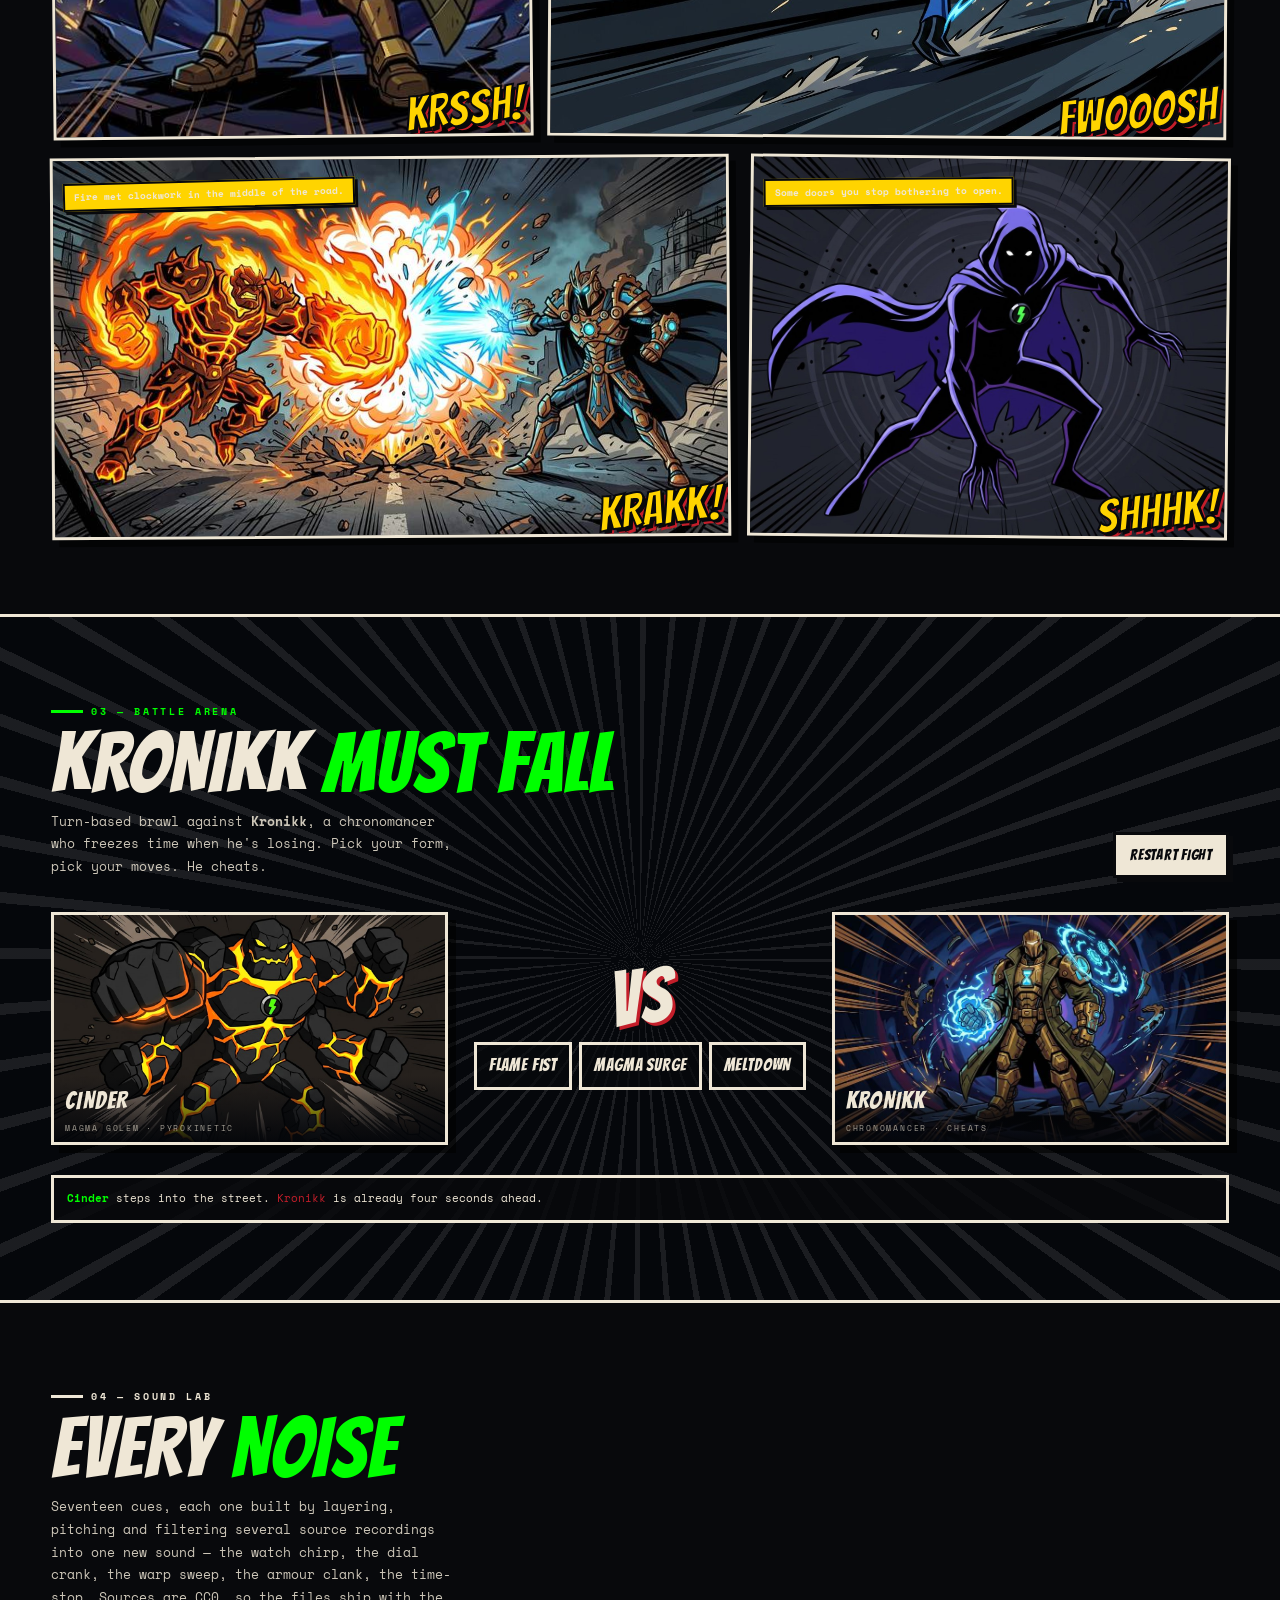
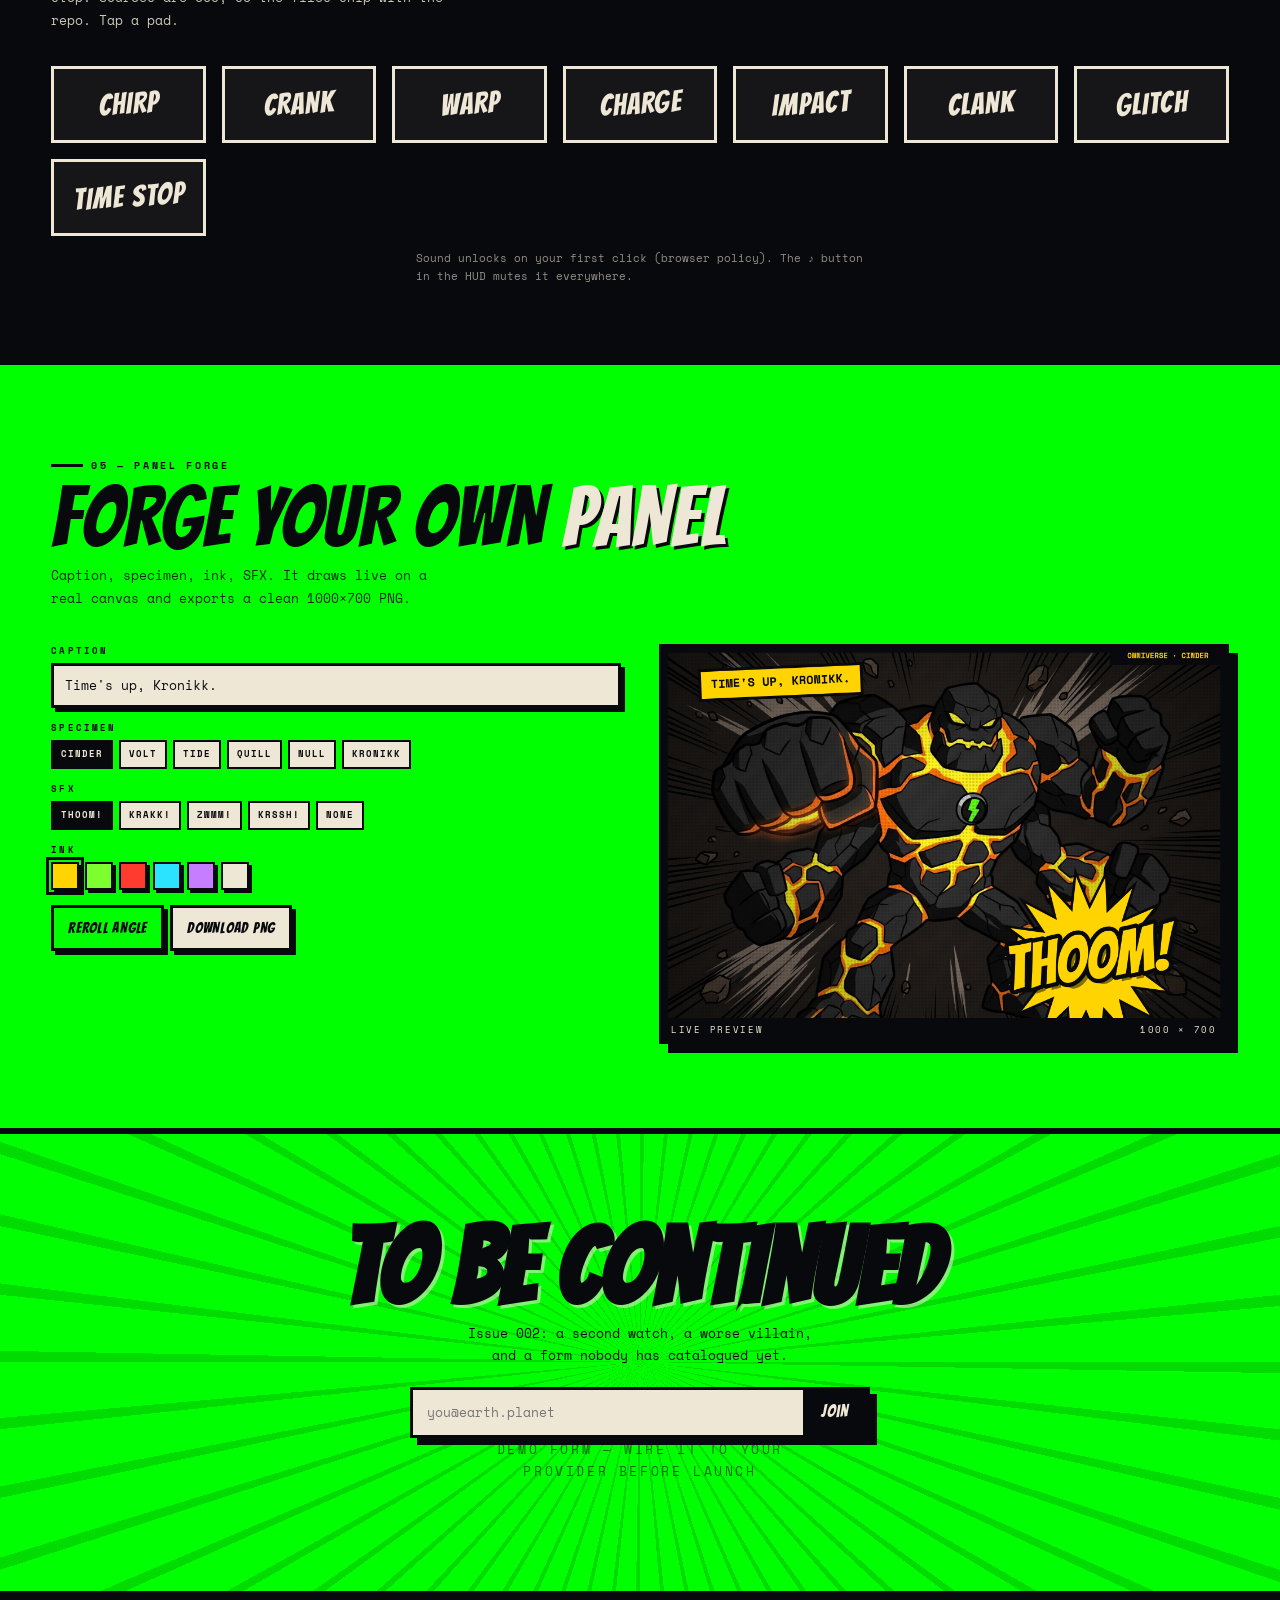
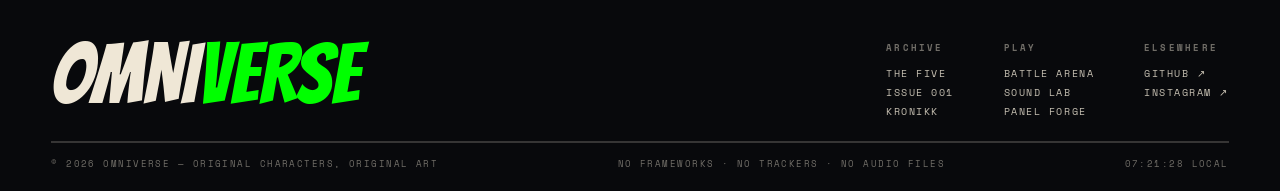
==== commit cc812dcb: "Add files via upload" ====
--- a/index.html
+++ b/index.html
@@ -68,8 +68,8 @@
           <span class="watch__bezel"></span>
           <span class="watch__dial"></span>
           <span class="watch__glass"></span>
-          <span class="watch__hourglass" aria-hidden="true">
-            <svg viewBox="0 0 100 100"><path d="M26 8h48v9c0 18-14 24-14 33s14 15 14 33v9H26v-9c0-18 14-24 14-33S26 35 26 17z"/></svg>
+          <span class="watch__sigil" aria-hidden="true">
+            <svg viewBox="0 0 100 100"><path d="M58 6 26 56h20l-8 38 34-52H51l7-36z"/></svg>
           </span>
           <span class="watch__charge" aria-hidden="true"></span>
         </span>
@@ -103,7 +103,7 @@
   <div class="dexgrid">
     <div class="wheel" id="wheel">
       <div class="wheel__core" aria-hidden="true">
-        <svg viewBox="0 0 100 100"><path d="M44 14h12c1.6 8-3 13-3 26s4.6 18 3 26H44c-1.6-8 3-13 3-26s-4.6-18-3-26z" fill="#7DFF2F"/></svg>
+        <svg viewBox="0 0 100 100"><path d="M58 6 26 56h20l-8 38 34-52H51l7-36z" fill="#00FF00"/></svg>
       </div>
       <!-- chips injected -->
     </div>
@@ -149,8 +149,8 @@
     <div class="sechead" style="max-width:none">
       <div>
         <p class="kick" style="color:var(--accent)">03 — Battle arena</p>
-        <h2 class="h">Kronik <em>must fall</em></h2>
-        <p class="lede">Turn-based brawl against <b>Kronik</b>, a chronomancer who freezes time when he's losing. Pick your form, pick your moves. He cheats.</p>
+        <h2 class="h">Kronikk <em>must fall</em></h2>
+        <p class="lede">Turn-based brawl against <b>Kronikk</b>, a chronomancer who freezes time when he's losing. Pick your form, pick your moves. He cheats.</p>
       </div>
       <button class="btn btn--ghost btn--sm" id="resetBattle">Restart fight</button>
     </div>
@@ -169,8 +169,8 @@
 
       <div class="fighter villain-side" id="fVill">
         <div class="fighter__hp"><i id="hpVill"></i></div>
-        <img src="assets/villain-kronik.jpg" alt="Kronik, the chronomancer">
-        <div class="fighter__tag">Kronik<small>Chronomancer · cheats</small></div>
+        <img src="assets/villain-kronik.jpg" alt="Kronikk, the chronomancer">
+        <div class="fighter__tag">Kronikk<small>Chronomancer · cheats</small></div>
       </div>
     </div>
 
@@ -185,7 +185,7 @@
     <div>
       <p class="kick">04 — Sound lab</p>
       <h2 class="h">Every <em>noise</em></h2>
-      <p class="lede">Rebuilt from scratch with layered oscillators and filtered noise — the watch chirp, the dial crank, the armour clank, the impact. No audio files anywhere in this repo.</p>
+      <p class="lede">Seventeen cues, each one built by layering, pitching and filtering several source recordings into one new sound — the watch chirp, the dial crank, the warp sweep, the armour clank, the time-stop. Sources are CC0, so the files ship with the repo. Tap a pad.</p>
     </div>
   </div>
   <div class="sfxgrid" id="sfxgrid">
@@ -215,7 +215,7 @@
     <form class="bform" id="bform" autocomplete="off">
       <div class="field">
         <label for="capText">Caption</label>
-        <input type="text" id="capText" maxlength="72" value="Time's up, Kronik.">
+        <input type="text" id="capText" maxlength="72" value="Time's up, Kronikk.">
       </div>
       <div class="field">
         <label>Specimen</label>
@@ -225,7 +225,7 @@
           <button type="button" class="opt" data-spec="alien-tide">Tide</button>
           <button type="button" class="opt" data-spec="alien-quill">Quill</button>
           <button type="button" class="opt" data-spec="alien-null">Null</button>
-          <button type="button" class="opt" data-spec="villain-kronik">Kronik</button>
+          <button type="button" class="opt" data-spec="villain-kronik">Kronikk</button>
         </div>
       </div>
       <div class="field">
@@ -282,7 +282,7 @@
   <div class="foot__top">
     <p class="foot__logo">OMNI<span>VERSE</span></p>
     <div class="foot__cols">
-      <div><h4>Archive</h4><a href="#dex">The five</a><a href="#pages">Issue 001</a><a href="#arena">Kronik</a></div>
+      <div><h4>Archive</h4><a href="#dex">The five</a><a href="#pages">Issue 001</a><a href="#arena">Kronikk</a></div>
       <div><h4>Play</h4><a href="#arena">Battle arena</a><a href="#sfx">Sound lab</a><a href="#build">Panel forge</a></div>
       <div><h4>Elsewhere</h4><a href="https://github.com" target="_blank" rel="noopener">GitHub ↗</a><a href="https://www.instagram.com" target="_blank" rel="noopener">Instagram ↗</a></div>
     </div>
--- a/src/app.css
+++ b/src/app.css
@@ -8,18 +8,22 @@
 @font-face{font-family:'Mono';src:url(../assets/Mono700.woff2) format('woff2');font-weight:700;font-display:swap}
 
 :root{
+  /* palette taken from the model sheets: hoodie #4CAE4C, Omnitrix #00FF00,
+     skin #F7DBC7, hair #7C4F32 */
   --ink:#08090C;
   --ink-2:#11131A;
   --paper:#EFE7D6;
   --paper-2:#DCD0B4;
-  --green:#7DFF2F;
-  --green-dk:#2E7A0A;
+  --green:#00FF00;          /* Omnitrix green, from the sheet — UI/fills only */
+  --green-ink:#2FBF2F;      /* readable green for large display type */
+  --green-soft:#4CAE4C;     /* hoodie green, from the sheet */
+  --green-dk:#237A23;
   --yellow:#FFD400;
-  --red:#FF3B2F;
+  --red:#C41E2A;
   --steel:#3A4048;
-  --accent:#7DFF2F;
-  --accent-2:#2BE37A;
-  --accent-deep:#3E7D0B;
+  --accent:#00FF00;
+  --accent-2:#4CAE4C;
+  --accent-deep:#1E6B1E;
   --dia:'Bangers',Impact,sans-serif;
   --head:'Archivo Black',Impact,sans-serif;
   --mono:'Mono',ui-monospace,monospace;
@@ -100,11 +104,11 @@
   font-size:clamp(52px,9.6vw,140px);text-transform:uppercase;
   text-shadow:3px 3px 0 var(--ink),6px 6px 0 var(--accent),10px 10px 0 var(--ink);
   transform:rotate(-1.4deg)}
-.title em{font-style:normal;color:var(--green)}
+.title em{font-style:normal;color:var(--green-ink)}
 .title .ln{display:block}
 .hero__sub{font-family:var(--head);font-size:clamp(14px,1.7vw,20px);line-height:1.2;
   margin:16px 0 0;max-width:27ch;text-shadow:2px 2px 0 var(--ink)}
-.hero__sub u{text-decoration:none;color:var(--green);background:var(--ink);padding:0 5px}
+.hero__sub u{text-decoration:none;color:var(--green-ink);background:var(--ink);padding:0 5px}
 .hero__cta{display:flex;flex-wrap:wrap;gap:11px;margin-top:24px}
 
 .btn{position:relative;display:inline-flex;align-items:center;justify-content:center;gap:9px;
@@ -148,10 +152,10 @@
     repeating-conic-gradient(from 0deg,rgba(255,255,255,.22) 0deg 1.6deg,transparent 1.6deg 11deg),
     radial-gradient(circle at 34% 26%,rgba(255,255,255,.65),transparent 46%);
   opacity:.55;animation:spin 24s linear infinite}
-.watch__hourglass{position:absolute;inset:0;display:grid;place-items:center;transform:translateZ(34px);
+.watch__sigil{position:absolute;inset:0;display:grid;place-items:center;transform:translateZ(34px);
   filter:drop-shadow(0 2px 0 rgba(0,0,0,.35))}
-.watch__hourglass svg{width:46%;height:46%}
-.watch__hourglass path{fill:#0E2A03}
+.watch__sigil svg{width:44%;height:44%}
+.watch__sigil path{fill:#0E2A03}
 .watch__dial{position:absolute;left:50%;top:8%;width:11%;aspect-ratio:1;transform:translateX(-50%) translateZ(14px);
   border-radius:24%;background:linear-gradient(160deg,#6b7683,#333a43);border:2px solid #0b0d10;
   box-shadow:0 0 0 2px #7b8694 inset}
@@ -528,3 +532,9 @@
   .log{max-height:150px;font-size:10.5px}
   .combo{top:11%;font-size:clamp(26px,8vw,44px)}
 }
+
+/* sticker base needs an explicit surface or it renders as a blank box */
+.sticker{background:var(--paper);color:var(--ink)}
+.st-a{background:var(--yellow)}
+.st-b{background:var(--red);color:#fff}
+.st-c{background:var(--paper)}
